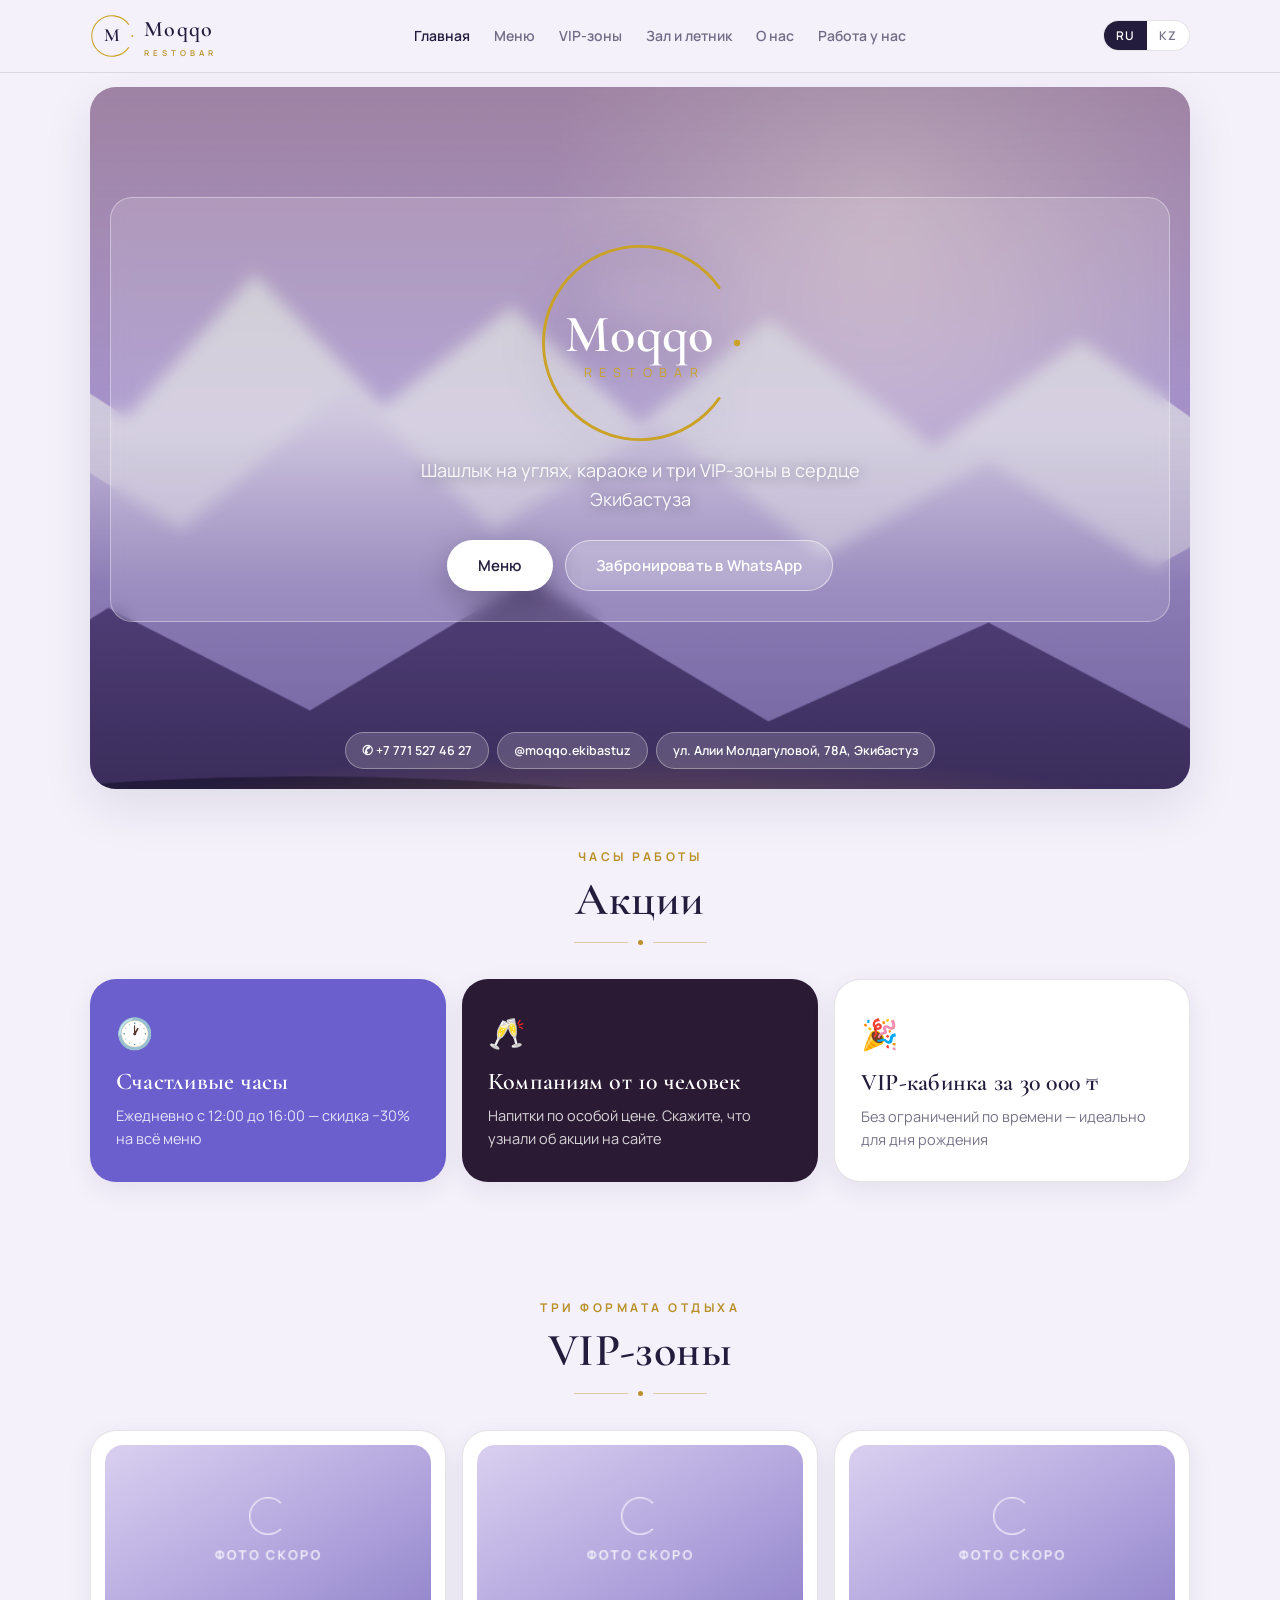
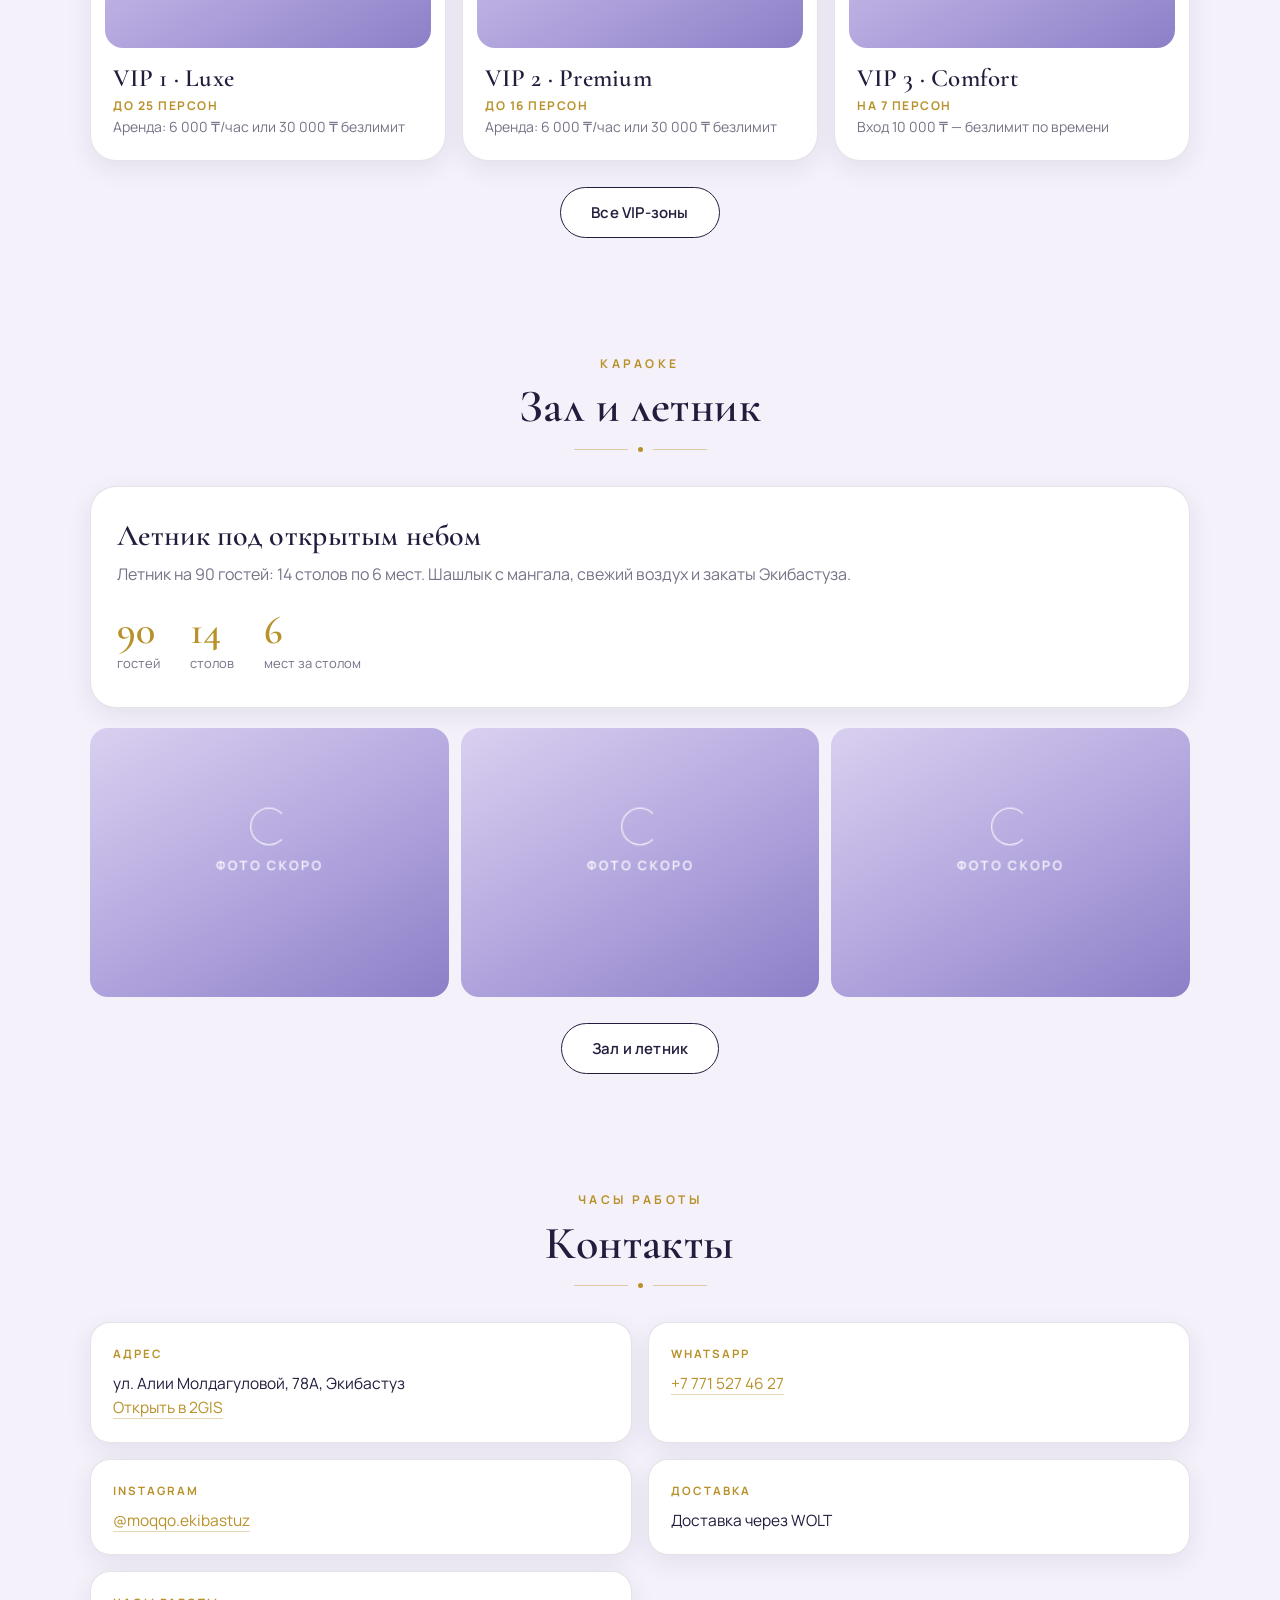
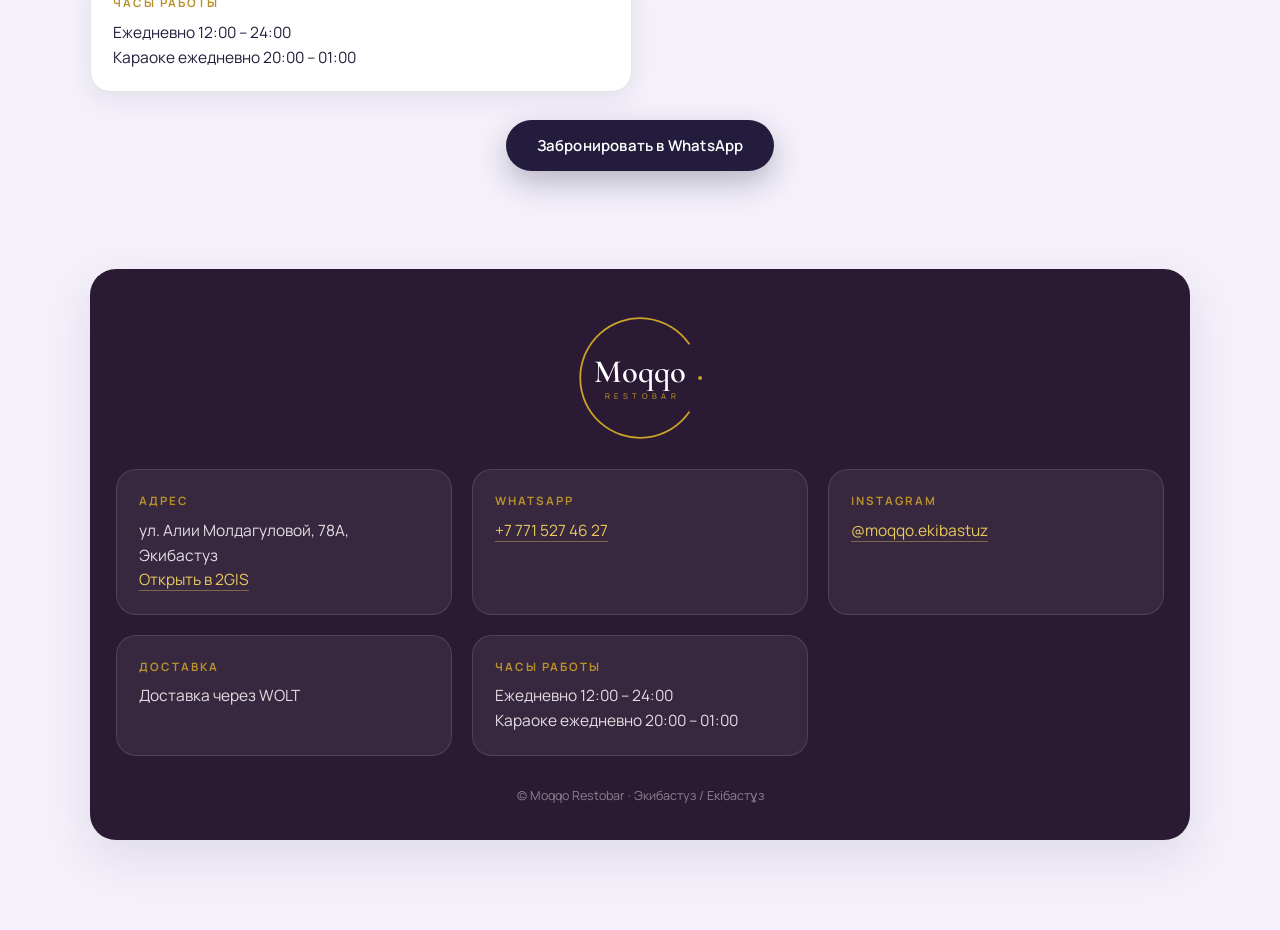
==== index.html @ 4735183a "Редизайн: светлая альпийская тема, Cormorant Garamond, фото у блюд и VIP Co-Authored-By: Claude Fabl" ====
<!DOCTYPE html>
<html lang="ru">
<head>
<meta charset="utf-8">
<meta name="viewport" content="width=device-width, initial-scale=1, viewport-fit=cover">
<title>Moqqo Restobar — Экибастуз | Шашлык на углях, караоке, VIP-зоны</title>
<meta name="description" content="Moqqo Restobar в Экибастузе: шашлык на углях, караоке, три VIP-зоны и летник на 90 гостей. Ул. Алии Молдагуловой, 78А.">
<meta name="theme-color" content="#0d1033">
<link rel="manifest" href="manifest.webmanifest">
<link rel="icon" type="image/png" href="img/icon-192.png">
<link rel="apple-touch-icon" href="img/icon-192.png">
<link rel="preconnect" href="https://fonts.googleapis.com">
<link rel="preconnect" href="https://fonts.gstatic.com" crossorigin>
<link href="https://fonts.googleapis.com/css2?family=Cormorant+Garamond:wght@500;600;700&family=Manrope:wght@400;600;700&display=swap" rel="stylesheet">
<link rel="stylesheet" href="css/style.css">
</head><body data-page="home">
<header class="site-header">
  <div class="wrap header-in">
    <a class="brand" href="index.html" aria-label="Moqqo Restobar — на главную">
      <svg viewBox="0 0 100 100" xmlns="http://www.w3.org/2000/svg" aria-hidden="true">
  <path d="M87.7 23.6 A46 46 0 1 0 87.7 76.4" fill="none" stroke="#c9a227" stroke-width="2.4" stroke-linecap="round"/>
  <circle cx="96.2" cy="50" r="2.2" fill="#c9a227"/>
  <text x="50" y="62" text-anchor="middle" font-family="Cormorant Garamond, Georgia, serif" font-size="42" font-weight="600" fill="currentColor">M</text>
</svg>
      <span class="brand-name">Moqqo<span class="brand-sub">Restobar</span></span>
    </a>
    <nav class="main-nav" id="mainNav">
      <a href="index.html" class="active" data-i18n="nav.home"></a>
      <a href="menu.html" data-i18n="nav.menu"></a>
      <a href="vip.html" data-i18n="nav.vip"></a>
      <a href="hall.html" data-i18n="nav.hall"></a>
      <a href="about.html" data-i18n="nav.about"></a>
      <a href="jobs.html" data-i18n="nav.jobs"></a>
    </nav>
    <div class="header-right">
      <div class="lang-switch" role="group" aria-label="Язык">
        <button class="lang-btn" data-lang="ru">RU</button>
        <button class="lang-btn" data-lang="kz">KZ</button>
      </div>
      <button class="burger" id="burger" aria-label="Меню навигации"><span></span><span></span><span></span></button>
    </div>
  </div>
</header>

<section class="hero">
  <div class="wrap">
    <div class="hero-photo">
      <div class="hero-bg" id="heroBg" data-plx-img="0.07"><svg viewBox="0 0 800 560" preserveAspectRatio="xMidYMid slice" xmlns="http://www.w3.org/2000/svg" aria-hidden="true">
<defs>
<linearGradient id="sky" x1="0" y1="0" x2="0" y2="1"><stop offset="0" stop-color="#f6c9d4"/><stop offset="0.45" stop-color="#c0abe4"/><stop offset="1" stop-color="#7a6bb5"/></linearGradient>
<linearGradient id="mFar" x1="0" y1="0" x2="0" y2="1"><stop offset="0" stop-color="#ffffff"/><stop offset="0.5" stop-color="#d8cdf0"/><stop offset="1" stop-color="#b3a4dd"/></linearGradient>
<linearGradient id="mMid" x1="0" y1="0" x2="0" y2="1"><stop offset="0" stop-color="#efe8fb"/><stop offset="0.35" stop-color="#a795d6"/><stop offset="1" stop-color="#7f6dbb"/></linearGradient>
<linearGradient id="mNear" x1="0" y1="0" x2="0" y2="1"><stop offset="0" stop-color="#5d4a8a"/><stop offset="1" stop-color="#33254f"/></linearGradient>
<radialGradient id="sun" cx="0.5" cy="0.5" r="0.5"><stop offset="0" stop-color="#ffe9ef" stop-opacity="0.9"/><stop offset="1" stop-color="#ffe9ef" stop-opacity="0"/></radialGradient>
<radialGradient id="cityGlow" cx="0.5" cy="0.5" r="0.5"><stop offset="0" stop-color="#ffb85c" stop-opacity="0.5"/><stop offset="1" stop-color="#ffb85c" stop-opacity="0"/></radialGradient>
</defs>
<rect width="800" height="560" fill="url(#sky)"/>
<circle cx="530" cy="150" r="180" fill="url(#sun)"/>
<path d="M0 316 L70 236 L120 268 L190 190 L260 262 L330 208 L400 272 L470 214 L560 284 L640 226 L720 282 L800 240 V560 H0 Z" fill="url(#mFar)"/>
<path d="M0 372 L90 292 L150 330 L240 252 L320 330 L410 272 L500 344 L590 292 L680 350 L760 306 L800 330 V560 H0 Z" fill="url(#mMid)" opacity="0.96"/>
<path d="M0 442 L110 372 L220 428 L340 356 L470 434 L590 380 L700 438 L800 396 V560 H0 Z" fill="url(#mNear)"/>
<path d="M0 478 Q200 452 400 474 T800 468 V560 H0 Z" fill="#241c3d"/>
<ellipse cx="400" cy="508" rx="330" ry="58" fill="url(#cityGlow)"/>
<circle cx="371" cy="546" r="1.2" fill="#ffd27a" opacity="0.76"/><circle cx="114" cy="538" r="1.6" fill="#ffd27a" opacity="0.6"/><circle cx="99" cy="544" r="1.6" fill="#ffd27a" opacity="0.42"/><circle cx="484" cy="512" r="1.1" fill="#ffd27a" opacity="0.45"/><circle cx="474" cy="489" r="1.9" fill="#ffd27a" opacity="0.47"/><circle cx="268" cy="526" r="1.7" fill="#ffd27a" opacity="0.92"/><circle cx="630" cy="523" r="1.4" fill="#ffd27a" opacity="0.94"/><circle cx="87" cy="521" r="1.9" fill="#ffd27a" opacity="0.56"/><circle cx="187" cy="520" r="1.1" fill="#ffd27a" opacity="0.57"/><circle cx="738" cy="497" r="1.1" fill="#ffd27a" opacity="0.71"/><circle cx="232" cy="509" r="1.1" fill="#ffd27a" opacity="0.79"/><circle cx="617" cy="489" r="1.7" fill="#ffd27a" opacity="0.67"/><circle cx="584" cy="513" r="1.9" fill="#ffd27a" opacity="0.66"/><circle cx="504" cy="509" r="1.3" fill="#ffd27a" opacity="0.84"/><circle cx="755" cy="535" r="1.3" fill="#ffd27a" opacity="0.72"/><circle cx="577" cy="517" r="2.0" fill="#ffd27a" opacity="0.8"/><circle cx="334" cy="524" r="2.1" fill="#ffd27a" opacity="0.46"/><circle cx="468" cy="496" r="1.8" fill="#ffd27a" opacity="0.48"/><circle cx="540" cy="512" r="1.0" fill="#ffd27a" opacity="0.77"/><circle cx="611" cy="522" r="1.9" fill="#ffd27a" opacity="0.85"/><circle cx="388" cy="530" r="1.4" fill="#ffd27a" opacity="0.67"/><circle cx="507" cy="490" r="1.9" fill="#ffd27a" opacity="0.92"/><circle cx="525" cy="530" r="1.7" fill="#ffd27a" opacity="0.43"/><circle cx="758" cy="505" r="1.7" fill="#ffd27a" opacity="0.95"/><circle cx="496" cy="504" r="1.8" fill="#ffd27a" opacity="0.89"/><circle cx="395" cy="487" r="2.0" fill="#ffd27a" opacity="0.6"/><circle cx="665" cy="493" r="1.5" fill="#ffd27a" opacity="0.52"/><circle cx="334" cy="494" r="1.8" fill="#ffd27a" opacity="0.62"/><circle cx="548" cy="491" r="1.2" fill="#ffd27a" opacity="0.62"/><circle cx="324" cy="542" r="1.2" fill="#ffd27a" opacity="0.64"/>
</svg></div>
      <div class="hero-glass">
        <h1 class="sr-only">Moqqo Restobar — Экибастуз</h1>
        <div class="logo-hero"><svg viewBox="0 0 100 100" xmlns="http://www.w3.org/2000/svg" role="img" aria-label="Moqqo Restobar">
  <path d="M87.7 23.6 A46 46 0 1 0 87.7 76.4" fill="none" stroke="#c9a227" stroke-width="1.4" stroke-linecap="round"/>
  <circle cx="96.2" cy="50" r="1.5" fill="#c9a227"/>
  <text x="50" y="54" text-anchor="middle" font-family="Cormorant Garamond, Georgia, serif" font-size="25" font-weight="600" fill="currentColor">Moqqo</text>
  <text x="52" y="66" text-anchor="middle" font-family="Manrope, sans-serif" font-size="6" letter-spacing="3.4" fill="#c9a227">RESTOBAR</text>
</svg></div>
        <p class="slogan" data-site="slogan"></p>
        <div class="hero-btns">
          <a class="btn btn-gold" href="menu.html" data-i18n="btn.menu"></a>
          <a class="btn btn-line" data-book-wa href="#" target="_blank" rel="noopener" data-i18n="btn.book"></a>
        </div>
      </div>
      <div class="hero-chips">
        <a data-book-wa href="#" target="_blank" rel="noopener">✆ +7 771 527 46 27</a>
        <a href="https://instagram.com/moqqo.ekibastuz" target="_blank" rel="noopener">@moqqo.ekibastuz</a>
        <a href="https://2gis.kz/ekibastuz/search/Moqqo%20Restobar" target="_blank" rel="noopener"><span data-site="address"></span></a>
      </div>
    </div>
  </div>
</section>

<section class="section">
  <div class="wrap">
    <div class="sec-head">
        <p class="eyebrow" data-i18n="c.hours"></p>
        <h2 data-i18n="sec.promos"></h2>
        <div class="divider"><span></span><i></i><span></span></div>
      </div>
    <div class="promo-grid" id="promoGrid"></div>
  </div>
</section>

<section class="section">
  <div class="wrap">
    <div class="sec-head">
        <p class="eyebrow" data-i18n="sec.vipSub"></p>
        <h2 data-i18n="sec.vip"></h2>
        <div class="divider"><span></span><i></i><span></span></div>
      </div>
    <div class="vip-preview" id="vipPreview"></div>
    <p style="text-align:center; margin-top:26px">
      <a class="btn btn-line" href="vip.html" data-i18n="btn.allVip"></a>
    </p>
  </div>
</section>

<section class="section">
  <div class="wrap">
    <div class="sec-head">
        <p class="eyebrow" data-i18n="misc.karaoke"></p>
        <h2 data-i18n="sec.hall"></h2>
        <div class="divider"><span></span><i></i><span></span></div>
      </div>
    <div class="feature-card">
      <h3 data-site="letnik.title"></h3>
      <p data-site="letnik.text"></p>
      <div class="stats" data-letnik-stats></div>
    </div>
    <div data-gallery="letnik" data-count="3"></div>
    <p style="text-align:center; margin-top:26px">
      <a class="btn btn-line" href="hall.html" data-i18n="nav.hall"></a>
    </p>
  </div>
</section>

<section class="section">
  <div class="wrap">
    <div class="sec-head">
        <p class="eyebrow" data-i18n="c.hours"></p>
        <h2 data-i18n="sec.contacts"></h2>
        <div class="divider"><span></span><i></i><span></span></div>
      </div>
    <div class="contacts-grid" data-contacts></div>
    <p style="text-align:center; margin-top:28px">
      <a class="btn btn-gold" data-book-wa href="#" target="_blank" rel="noopener" data-i18n="btn.book"></a>
    </p>
  </div>
</section>

<footer class="site-footer">
  <div class="wrap"><div class="foot-card">
    <div class="foot-logo"><svg viewBox="0 0 100 100" xmlns="http://www.w3.org/2000/svg" role="img" aria-label="Moqqo Restobar">
  <path d="M87.7 23.6 A46 46 0 1 0 87.7 76.4" fill="none" stroke="#c9a227" stroke-width="1.4" stroke-linecap="round"/>
  <circle cx="96.2" cy="50" r="1.5" fill="#c9a227"/>
  <text x="50" y="53" text-anchor="middle" font-family="Cormorant Garamond, Georgia, serif" font-size="25" font-weight="600" fill="currentColor">Moqqo</text>
  <text x="52" y="66" text-anchor="middle" font-family="Manrope, sans-serif" font-size="6" letter-spacing="3.4" fill="#c9a227">RESTOBAR</text>
</svg></div>
    <div class="foot-grid" data-contacts></div>
    <p class="copyright">© Moqqo Restobar · Экибастуз / Екібастұз</p>
  </div></div>
</footer>

<a class="cart-fab" id="cartFab" href="cart.html" aria-label="Корзина">
  <svg viewBox="0 0 24 24" fill="none" stroke="currentColor" stroke-width="1.8" stroke-linecap="round" stroke-linejoin="round" aria-hidden="true"><circle cx="9" cy="21" r="1.4"/><circle cx="19" cy="21" r="1.4"/><path d="M2.5 3h2l2.6 12.5a1.6 1.6 0 0 0 1.6 1.3h9.7a1.6 1.6 0 0 0 1.6-1.3L22 7H6"/></svg>
  <span class="fab-count">0</span>
</a>

<script src="js/data/menu-data.js"></script>
<script src="js/data/hits-data.js"></script>
<script src="js/data/promos-data.js"></script>
<script src="js/data/vip-data.js"></script>
<script src="js/data/site-data.js"></script>
<script src="js/i18n.js"></script>
<script src="js/app.js"></script>

</body>
</html>
---- css/style.css ----
/* ============================================================
   MOQQO RESTOBAR — стили (светлая «альпийская» тема).
   Палитра: светло-лавандовый фон, глубокий сливовый текст,
   золото для цен и логотипа, фиолетовая и тёмная карточки-акценты.
   Заголовки — Cormorant Garamond (элегантный serif с кириллицей).
   Вёрстка mobile-first.
   ============================================================ */

:root {
  --bg: #f4f1fb;                 /* фон страницы */
  --ink: #241c3d;                /* основной тёмный текст */
  --ink-soft: rgba(36, 28, 61, 0.62);
  --card: #ffffff;               /* белые карточки */
  --card-purple: #6b5fce;        /* фиолетовая карточка-акцент */
  --card-dark: #2b1a33;          /* тёмная карточка-акцент */
  --gold: #b8912a;               /* золото — цены, логотип */
  --gold-bright: #c9a227;
  --line: rgba(36, 28, 61, 0.12);
  --serif: "Cormorant Garamond", Georgia, serif;
  --sans: "Manrope", -apple-system, "Segoe UI", sans-serif;
  --radius: 26px;
  --shadow: 0 18px 50px rgba(36, 28, 61, 0.1);
  --shadow-soft: 0 8px 26px rgba(36, 28, 61, 0.08);
}

* { margin: 0; padding: 0; box-sizing: border-box; }

html { scroll-behavior: smooth; }
@media (prefers-reduced-motion: reduce) {
  html { scroll-behavior: auto; }
  *, *::before, *::after { transition: none !important; animation: none !important; }
}

body {
  background: var(--bg);
  color: var(--ink);
  font-family: var(--sans);
  font-size: 16px;
  line-height: 1.6;
  -webkit-font-smoothing: antialiased;
  overflow-x: hidden;
}

img { max-width: 100%; display: block; }
a { color: inherit; text-decoration: none; }

h1, h2, h3 { font-family: var(--serif); font-weight: 600; line-height: 1.12; letter-spacing: 0.01em; }

.wrap { width: min(1100px, 100% - 40px); margin-inline: auto; }

.sr-only {
  position: absolute; width: 1px; height: 1px; overflow: hidden;
  clip: rect(0 0 0 0); white-space: nowrap;
}

.gold { color: var(--gold); }
.dim { color: var(--ink-soft); }
.gold-link { color: var(--gold); border-bottom: 1px solid rgba(184, 145, 42, 0.35); }

/* ---------- Шапка ---------- */
.site-header {
  position: sticky; top: 0; z-index: 50;
  background: rgba(244, 241, 251, 0.82);
  backdrop-filter: blur(16px);
  -webkit-backdrop-filter: blur(16px);
  border-bottom: 1px solid var(--line);
}
.header-in {
  display: flex; align-items: center; justify-content: space-between;
  gap: 12px; padding: 12px 0;
}
.brand { display: flex; align-items: center; gap: 10px; color: var(--ink); }
.brand svg { width: 44px; height: 44px; flex: none; }
.brand-name { font-family: var(--serif); font-size: 22px; font-weight: 600; letter-spacing: 0.06em; }
.brand-sub { display: block; font-family: var(--sans); font-size: 8px; font-weight: 600; letter-spacing: 4px; color: var(--gold); text-transform: uppercase; }

.main-nav { display: flex; gap: 24px; font-size: 14px; font-weight: 600; }
.main-nav a { color: var(--ink-soft); transition: color 0.2s; padding: 4px 0; }
.main-nav a:hover, .main-nav a.active { color: var(--ink); }

.header-right { display: flex; align-items: center; gap: 10px; }

.lang-switch {
  display: flex; border: 1px solid var(--line); border-radius: 99px; overflow: hidden;
  background: #fff;
}
.lang-btn {
  background: none; border: 0; color: var(--ink-soft); font: 600 12px var(--sans);
  padding: 6px 12px; cursor: pointer; letter-spacing: 1px;
}
.lang-btn.on { background: var(--ink); color: #fff; }

/* Бургер (только мобильный) */
.burger {
  display: flex; flex-direction: column; gap: 5px; justify-content: center;
  width: 42px; height: 42px; padding: 10px;
  background: #fff; border: 1px solid var(--line); border-radius: 12px; cursor: pointer;
}
.burger span { height: 1.5px; background: var(--ink); transition: transform 0.25s, opacity 0.25s; }
.burger.open span:nth-child(1) { transform: translateY(6.5px) rotate(45deg); }
.burger.open span:nth-child(2) { opacity: 0; }
.burger.open span:nth-child(3) { transform: translateY(-6.5px) rotate(-45deg); }

@media (max-width: 899px) {
  .main-nav {
    position: fixed; inset: 67px 0 auto 0; z-index: 49;
    flex-direction: column; gap: 0;
    background: #fff;
    border-bottom: 1px solid var(--line);
    box-shadow: 0 24px 50px rgba(36, 28, 61, 0.16);
    max-height: 0; overflow: hidden; transition: max-height 0.3s ease;
  }
  .main-nav.open { max-height: 420px; }
  .main-nav a { padding: 15px 22px; font-size: 16px; border-top: 1px solid var(--line); }
}
@media (min-width: 900px) {
  .burger { display: none; }
}

/* ---------- Hero (стеклянная панель поверх фото) ---------- */
.hero { padding: 14px 0 0; }
.hero-photo {
  position: relative; overflow: hidden;
  border-radius: var(--radius);
  min-height: 78svh;
  display: flex; flex-direction: column; justify-content: center;
  box-shadow: var(--shadow);
  isolation: isolate;
}
.hero-photo > .hero-bg {
  position: absolute; inset: -12% 0; z-index: -1;
  will-change: transform;
}
/* лёгкая вуаль поверх фото — чтобы белый текст читался */
.hero-photo::before {
  content: ""; position: absolute; inset: 0; z-index: 0; pointer-events: none;
  background: linear-gradient(180deg, rgba(48, 34, 76, 0.38), rgba(48, 34, 76, 0.16) 48%, rgba(36, 28, 61, 0.3));
}
.hero-glass, .hero-chips { position: relative; z-index: 1; }
.hero-bg svg, .hero-bg img { width: 100%; height: 100%; object-fit: cover; display: block; }

.hero-glass {
  margin: auto 20px;
  padding: 40px 22px 30px;
  border-radius: 22px;
  background: rgba(255, 255, 255, 0.14);
  border: 1px solid rgba(255, 255, 255, 0.38);
  backdrop-filter: blur(8px);
  -webkit-backdrop-filter: blur(8px);
  text-align: center;
  color: #fff;
}
.hero-glass .logo-hero { width: min(210px, 56vw); height: auto; margin-inline: auto; color: #fff; filter: drop-shadow(0 4px 20px rgba(20, 10, 40, 0.35)); }
.hero h1 { font-size: clamp(34px, 7vw, 58px); margin: 14px 0 8px; font-weight: 600; letter-spacing: 0.04em; text-shadow: 0 2px 24px rgba(20, 10, 40, 0.4); }
.hero .slogan {
  color: rgba(255, 255, 255, 0.92); font-size: clamp(15px, 2.4vw, 18px);
  max-width: 520px; margin: 0 auto 26px; text-shadow: 0 1px 14px rgba(20, 10, 40, 0.45);
}
.hero-btns { display: flex; gap: 12px; justify-content: center; flex-wrap: wrap; }

/* стеклянные чипы-контакты внизу hero */
.hero-chips {
  display: flex; gap: 8px; flex-wrap: wrap; justify-content: center;
  margin: 0 20px 20px;
}
.hero-chips a {
  font: 600 12.5px var(--sans); color: #fff;
  background: rgba(255, 255, 255, 0.16);
  border: 1px solid rgba(255, 255, 255, 0.34);
  backdrop-filter: blur(8px);
  -webkit-backdrop-filter: blur(8px);
  border-radius: 99px; padding: 9px 16px;
  display: inline-flex; align-items: center; gap: 7px;
}

/* ---------- Кнопки ---------- */
.btn {
  display: inline-flex; align-items: center; justify-content: center; gap: 9px;
  font: 600 15px var(--sans); letter-spacing: 0.2px;
  padding: 14px 30px; border-radius: 99px; border: 1px solid transparent;
  cursor: pointer; transition: transform 0.15s, box-shadow 0.2s, background 0.2s;
}
.btn:active { transform: scale(0.97); }
.btn-gold { background: #fff; color: var(--ink); box-shadow: 0 10px 30px rgba(20, 10, 40, 0.25); }
.btn-gold:hover { background: #f3effe; }
.btn-line { border-color: rgba(255, 255, 255, 0.55); color: #fff; background: rgba(255, 255, 255, 0.12); backdrop-filter: blur(6px); }
.btn-line:hover { background: rgba(255, 255, 255, 0.22); }
/* на светлом фоне — тёмные варианты */
.on-light .btn-gold, .section .btn-gold { background: var(--ink); color: #fff; box-shadow: 0 12px 30px rgba(36, 28, 61, 0.28); }
.on-light .btn-gold:hover, .section .btn-gold:hover { background: #372c58; }
.on-light .btn-line, .section .btn-line { border-color: var(--ink); color: var(--ink); background: #fff; }
.on-light .btn-line:hover, .section .btn-line:hover { background: #ece7fa; }
.btn-block { width: 100%; }

/* ---------- Секции ---------- */
.section { padding: 58px 0; }
.sec-head { text-align: center; margin-bottom: 34px; }
.eyebrow { color: var(--gold); font-size: 12px; font-weight: 700; letter-spacing: 3.5px; text-transform: uppercase; margin-bottom: 8px; }
.sec-head h2 { font-size: clamp(30px, 5.6vw, 46px); }
.divider { display: flex; align-items: center; justify-content: center; gap: 10px; margin-top: 14px; }
.divider span { width: 54px; height: 1px; background: rgba(184, 145, 42, 0.4); }
.divider i { width: 5px; height: 5px; border-radius: 50%; background: var(--gold); }

/* ---------- Акции (стиль референса: фиолетовая, тёмная, белая) ---------- */
.promo-grid { display: grid; gap: 16px; }
.promo-card {
  border-radius: var(--radius); padding: 30px 26px;
  background: var(--card); color: var(--ink);
  border: 1px solid var(--line);
  box-shadow: var(--shadow-soft);
}
.promo-card:nth-child(3n+1) { background: var(--card-purple); color: #fff; border: 0; }
.promo-card:nth-child(3n+2) { background: var(--card-dark); color: #fff; border: 0; }
.promo-card:nth-child(3n+1) p, .promo-card:nth-child(3n+2) p { color: rgba(255, 255, 255, 0.82); }
.promo-icon { font-size: 30px; margin-bottom: 12px; }
.promo-card h3 { font-size: 24px; margin-bottom: 8px; }
.promo-card p { color: var(--ink-soft); font-size: 14.5px; }
@media (min-width: 700px) { .promo-grid { grid-template-columns: repeat(3, 1fr); } }

/* ---------- Фото-блок (общий): фото или заглушка ---------- */
.photo-box {
  position: relative; overflow: hidden; border-radius: 18px;
  background: linear-gradient(150deg, #d9d0f0, #b1a4dd 55%, #8d7fc7);
}
.photo-box .ph-in {
  position: absolute; inset: 0;
  display: flex; flex-direction: column; align-items: center; justify-content: center; gap: 8px;
  color: rgba(255, 255, 255, 0.85); font-size: 11px; font-weight: 700;
  letter-spacing: 2px; text-transform: uppercase;
  will-change: transform;
}
.photo-box .ph-in img { position: absolute; inset: 0; width: 100%; height: 100%; object-fit: cover; }
.ph-ring { width: 32px; height: 32px; border: 1.5px solid rgba(255, 255, 255, 0.9); border-radius: 50%; border-right-color: transparent; }

/* ---------- Превью VIP на главной ---------- */
.vip-preview { display: grid; gap: 16px; }
.vip-mini {
  background: var(--card); border: 1px solid var(--line); border-radius: var(--radius);
  padding: 14px 14px 22px; transition: transform 0.2s, box-shadow 0.2s;
  box-shadow: var(--shadow-soft); display: block;
}
.vip-mini:hover { transform: translateY(-4px); box-shadow: var(--shadow); }
.vip-mini .photo-box { aspect-ratio: 16 / 10; margin-bottom: 16px; }
.vip-mini h3 { font-size: 25px; margin: 0 8px 4px; }
.vip-mini p { font-size: 14px; margin: 0 8px; }
.vip-mini .gold { font-weight: 700; font-size: 12px; letter-spacing: 1.5px; text-transform: uppercase; }
@media (min-width: 700px) { .vip-preview { grid-template-columns: repeat(3, 1fr); } }

/* ---------- Карточка-фича (зал / летник) ---------- */
.feature-card {
  background: var(--card); border: 1px solid var(--line); border-radius: var(--radius);
  padding: 32px 26px; margin-bottom: 20px; box-shadow: var(--shadow-soft);
}
.feature-card h3 { font-size: 30px; margin-bottom: 10px; }
.feature-card p { color: var(--ink-soft); }
.stats { display: flex; gap: 30px; margin-top: 22px; flex-wrap: wrap; }
.stat b { display: block; font-family: var(--serif); font-size: 40px; font-weight: 600; color: var(--gold); line-height: 1; }
.stat span { font-size: 13px; color: var(--ink-soft); }

/* ---------- Галерея (фото или заглушки, с параллаксом) ---------- */
.gallery { display: grid; grid-template-columns: repeat(2, 1fr); gap: 12px; margin-top: 20px; }
.gallery .photo-box { aspect-ratio: 4 / 3; }
@media (min-width: 700px) { .gallery { grid-template-columns: repeat(3, 1fr); } }

/* ---------- Контакты ---------- */
.contacts-grid { display: grid; gap: 16px; }
.contact-card {
  background: var(--card); border: 1px solid var(--line); border-radius: 20px;
  padding: 22px; box-shadow: var(--shadow-soft);
}
.contact-card strong { display: block; color: var(--gold); font-size: 11.5px; letter-spacing: 2px; text-transform: uppercase; margin-bottom: 7px; }
.contact-card p { font-size: 15.5px; }
@media (min-width: 700px) { .contacts-grid { grid-template-columns: repeat(2, 1fr); } }

/* ---------- Меню: чипсы категорий ---------- */
.cat-nav {
  position: sticky; top: 67px; z-index: 40;
  display: flex; gap: 8px; overflow-x: auto; padding: 12px 0;
  background: rgba(244, 241, 251, 0.92); backdrop-filter: blur(10px);
  -webkit-backdrop-filter: blur(10px);
  scrollbar-width: none; -webkit-overflow-scrolling: touch;
}
.cat-nav::-webkit-scrollbar { display: none; }
.chip {
  flex: none; font-size: 13px; font-weight: 600; padding: 9px 18px; border-radius: 99px;
  border: 1px solid var(--line); color: var(--ink-soft); white-space: nowrap;
  background: #fff; transition: color 0.2s, background 0.2s;
}
.chip:hover { color: #fff; background: var(--ink); border-color: var(--ink); }

/* ---------- Меню: карточки блюд (фото у каждого) ---------- */
.menu-cat { padding: 42px 0 10px; scroll-margin-top: 130px; }
.dish-grid { display: grid; gap: 16px; }
@media (min-width: 640px) { .dish-grid { grid-template-columns: repeat(2, 1fr); } }
@media (min-width: 980px) { .dish-grid { grid-template-columns: repeat(3, 1fr); } }

.subhead {
  grid-column: 1 / -1; font-family: var(--serif); font-size: 26px; font-weight: 600; color: var(--ink);
  margin: 18px 0 2px; display: flex; align-items: center; gap: 14px;
}
.subhead::after { content: ""; flex: 1; height: 1px; background: var(--line); }

.dish {
  background: var(--card); border: 1px solid var(--line);
  border-radius: 22px; padding: 12px 12px 16px;
  display: flex; flex-direction: column; gap: 4px;
  box-shadow: var(--shadow-soft);
  transition: transform 0.2s, box-shadow 0.2s;
}
.dish:hover { transform: translateY(-3px); box-shadow: var(--shadow); }
.dish .photo-box { aspect-ratio: 16 / 10; margin-bottom: 12px; }
.dish-body { display: flex; flex-direction: column; gap: 4px; flex: 1; padding: 0 6px; }

.dish-head { display: flex; align-items: baseline; gap: 8px; }
.dish-name { font-family: var(--sans); font-weight: 700; font-size: 15.5px; line-height: 1.35; }
.dish-dots { flex: 1; border-bottom: 1px dotted rgba(184, 145, 42, 0.5); transform: translateY(-4px); min-width: 14px; }
.dish-price { font-family: var(--serif); font-weight: 700; color: var(--gold); font-size: 19px; white-space: nowrap; }
.dish-desc { color: var(--ink-soft); font-size: 13.5px; }
.dish-note { display: inline-block; margin-left: 7px; font-size: 11.5px; color: var(--ink-soft); font-weight: 400; }
.chef-tag {
  display: inline-block; margin-left: 7px; vertical-align: 2px;
  font-size: 10px; letter-spacing: 1px; text-transform: uppercase;
  color: #fff; background: var(--card-purple); border-radius: 99px; padding: 2px 9px;
}

.add-btn {
  align-self: flex-start; margin-top: auto; padding-top: 0;
  font: 700 13px var(--sans); color: var(--ink);
  background: var(--bg); border: 1px solid var(--line);
  border-radius: 99px; padding: 8px 18px; cursor: pointer; margin-top: 10px;
  transition: background 0.2s, color 0.2s, border-color 0.2s;
}
.add-btn:hover { background: var(--ink); color: #fff; border-color: var(--ink); }
.add-btn.added { background: var(--card-purple); color: #fff; border-color: var(--card-purple); }

/* ---------- Плавающая кнопка корзины ---------- */
.cart-fab {
  position: fixed; right: 18px; bottom: 18px; z-index: 60;
  display: none; align-items: center; justify-content: center;
  width: 60px; height: 60px; border-radius: 50%;
  background: var(--ink); color: #fff; box-shadow: 0 14px 34px rgba(36, 28, 61, 0.42);
  transition: transform 0.15s;
}
.cart-fab.show { display: flex; }
.cart-fab:active { transform: scale(0.94); }
.cart-fab svg { width: 26px; height: 26px; }
.fab-count {
  position: absolute; top: -4px; right: -4px;
  min-width: 22px; height: 22px; padding: 0 5px;
  background: var(--gold-bright); color: #fff; border: 2px solid var(--bg);
  border-radius: 99px; font: 700 11.5px var(--sans);
  display: flex; align-items: center; justify-content: center;
}

/* ---------- Корзина ---------- */
.cart-list { display: flex; flex-direction: column; gap: 10px; }
.cart-row {
  display: flex; align-items: center; gap: 12px;
  background: var(--card); border: 1px solid var(--line);
  border-radius: 18px; padding: 14px 16px; box-shadow: var(--shadow-soft);
}
.cart-info { flex: 1; min-width: 0; }
.cart-name { display: block; font-weight: 700; font-size: 14.5px; }
.cart-price-one { font-size: 12.5px; color: var(--ink-soft); }
.qty { display: flex; align-items: center; gap: 2px; }
.qty-btn {
  width: 32px; height: 32px; border-radius: 50%;
  border: 1px solid var(--line); background: var(--bg); color: var(--ink);
  font-size: 17px; cursor: pointer;
}
.qty-num { min-width: 26px; text-align: center; font-weight: 700; }
.cart-sum { font-family: var(--serif); font-weight: 700; font-size: 18px; color: var(--gold); white-space: nowrap; min-width: 74px; text-align: right; }

.cart-total {
  display: flex; justify-content: space-between; align-items: baseline;
  border-top: 1px solid var(--line); margin-top: 20px; padding-top: 16px;
  font-size: 17px;
}
.cart-total strong { font-family: var(--serif); font-size: 32px; color: var(--gold); }

.cart-actions { display: flex; flex-direction: column; gap: 11px; margin-top: 22px; }
.cart-clear { text-align: center; margin-top: 18px; }
.cart-clear button { background: none; border: 0; color: var(--ink-soft); font-size: 13px; cursor: pointer; text-decoration: underline; }

.cart-empty { text-align: center; padding: 60px 0; }
.cart-empty p { color: var(--ink-soft); margin: 10px 0 26px; }
.cart-empty h2 { font-size: 32px; }

/* ---------- «Показать официанту» ---------- */
.waiter-overlay {
  position: fixed; inset: 0; z-index: 100; display: none;
  background: #fff; padding: 24px 20px calc(24px + env(safe-area-inset-bottom));
  overflow-y: auto;
}
.waiter-overlay.show { display: block; }
.waiter-head { display: flex; justify-content: space-between; align-items: center; margin-bottom: 22px; }
.waiter-head h2 { font-size: 32px; color: var(--ink); }
.waiter-close {
  background: var(--bg); border: 1px solid var(--line); color: var(--ink);
  border-radius: 99px; padding: 10px 20px; font: 700 14px var(--sans); cursor: pointer;
}
.waiter-row {
  display: flex; justify-content: space-between; gap: 16px;
  font-size: 21px; line-height: 1.4; padding: 15px 0;
  border-bottom: 1px solid var(--line);
}
.waiter-row b { color: var(--gold); }
.waiter-total { font-family: var(--serif); font-weight: 700; font-size: 30px; color: var(--ink); border-bottom: 0; margin-top: 8px; }
.waiter-total span:last-child { color: var(--gold); }

/* ---------- VIP-зоны (фото — главный акцент) ---------- */
.vip-card {
  background: var(--card); border: 1px solid var(--line); border-radius: var(--radius);
  padding: 14px 14px 28px; margin-bottom: 28px; scroll-margin-top: 90px;
  box-shadow: var(--shadow-soft);
}
.vip-card .vip-cover { aspect-ratio: 16 / 8; margin-bottom: 20px; border-radius: 20px; }
.vip-card-in { padding: 0 12px; }
.vip-title { display: flex; align-items: center; gap: 12px; flex-wrap: wrap; margin-bottom: 14px; }
.vip-title h2 { font-size: 34px; }
.vip-badge {
  font-size: 11px; font-weight: 700; letter-spacing: 1px; text-transform: uppercase;
  color: #fff; background: var(--card-purple); border-radius: 99px; padding: 5px 14px;
}
.vip-prices { margin-bottom: 14px; }
.vip-prices p { color: var(--ink); font-weight: 600; font-size: 15.5px; padding: 3px 0; }
.vip-prices p::before { content: "◆ "; color: var(--gold); font-size: 11px; }
.vip-feats { list-style: none; margin-bottom: 8px; }
.vip-feats li { color: var(--ink-soft); font-size: 14.5px; padding: 5px 0 5px 24px; position: relative; }
.vip-feats li::before { content: "✦"; position: absolute; left: 0; color: var(--gold); font-size: 11px; top: 8px; }
.vip-card .gallery { margin-top: 16px; }

/* ---------- Страницы текстов ---------- */
.prose { max-width: 640px; margin-inline: auto; font-size: clamp(16.5px, 2.4vw, 19px); line-height: 1.8; color: var(--ink); }
.page-hero { position: relative; overflow: hidden; text-align: center; padding: 52px 0 26px; }
.page-hero h1 { font-size: clamp(36px, 7vw, 54px); }
.page-hero .eyebrow { margin-bottom: 10px; }

/* декоративные кольца (параллакс) — деликатные на светлом */
.plx-decor {
  position: absolute; border-radius: 50%; pointer-events: none;
  border: 1px solid rgba(107, 95, 206, 0.25);
  will-change: transform;
}
.plx-decor.glow {
  border: 0;
  background: radial-gradient(circle, rgba(107, 95, 206, 0.12), transparent 65%);
}
.d1 { width: 300px; height: 300px; top: -60px; left: -100px; }
.d2 { width: 180px; height: 180px; top: 55%; right: -60px; border-style: dashed; opacity: 0.7; }
.d3 { width: 460px; height: 460px; bottom: -180px; left: 55%; }
.d4 { width: 380px; height: 380px; top: 5%; right: 8%; }
.d5 { width: 240px; height: 240px; bottom: 4%; left: -60px; }

/* ---------- Работа у нас ---------- */
.roles { display: flex; gap: 12px; justify-content: center; flex-wrap: wrap; margin: 26px 0 34px; }
.role {
  font-family: var(--serif); font-weight: 600; font-size: 22px; color: var(--ink);
  border: 1px solid var(--line); border-radius: 20px; padding: 18px 30px;
  background: var(--card); box-shadow: var(--shadow-soft);
}

/* ---------- Футер (тёмная карточка, как в референсе) ---------- */
.site-footer { padding: 40px 0 90px; }
.foot-card {
  background: var(--card-dark); color: #fff; border-radius: var(--radius);
  padding: 44px 26px 34px; box-shadow: var(--shadow);
}
.foot-logo { display: flex; justify-content: center; color: #fff; }
.foot-logo svg { width: 130px; height: auto; }
.foot-grid { display: grid; gap: 20px; margin-top: 26px; }
.foot-grid .contact-card { background: rgba(255, 255, 255, 0.06); border-color: rgba(255, 255, 255, 0.12); box-shadow: none; color: #fff; }
.foot-grid .contact-card p { color: rgba(255, 255, 255, 0.85); }
.foot-grid .contact-card .gold-link { color: #e8c95c; border-bottom-color: rgba(232, 201, 92, 0.4); }
@media (min-width: 700px) { .foot-grid { grid-template-columns: repeat(3, 1fr); } }
.copyright { text-align: center; color: rgba(255, 255, 255, 0.45); font-size: 12.5px; margin-top: 30px; }
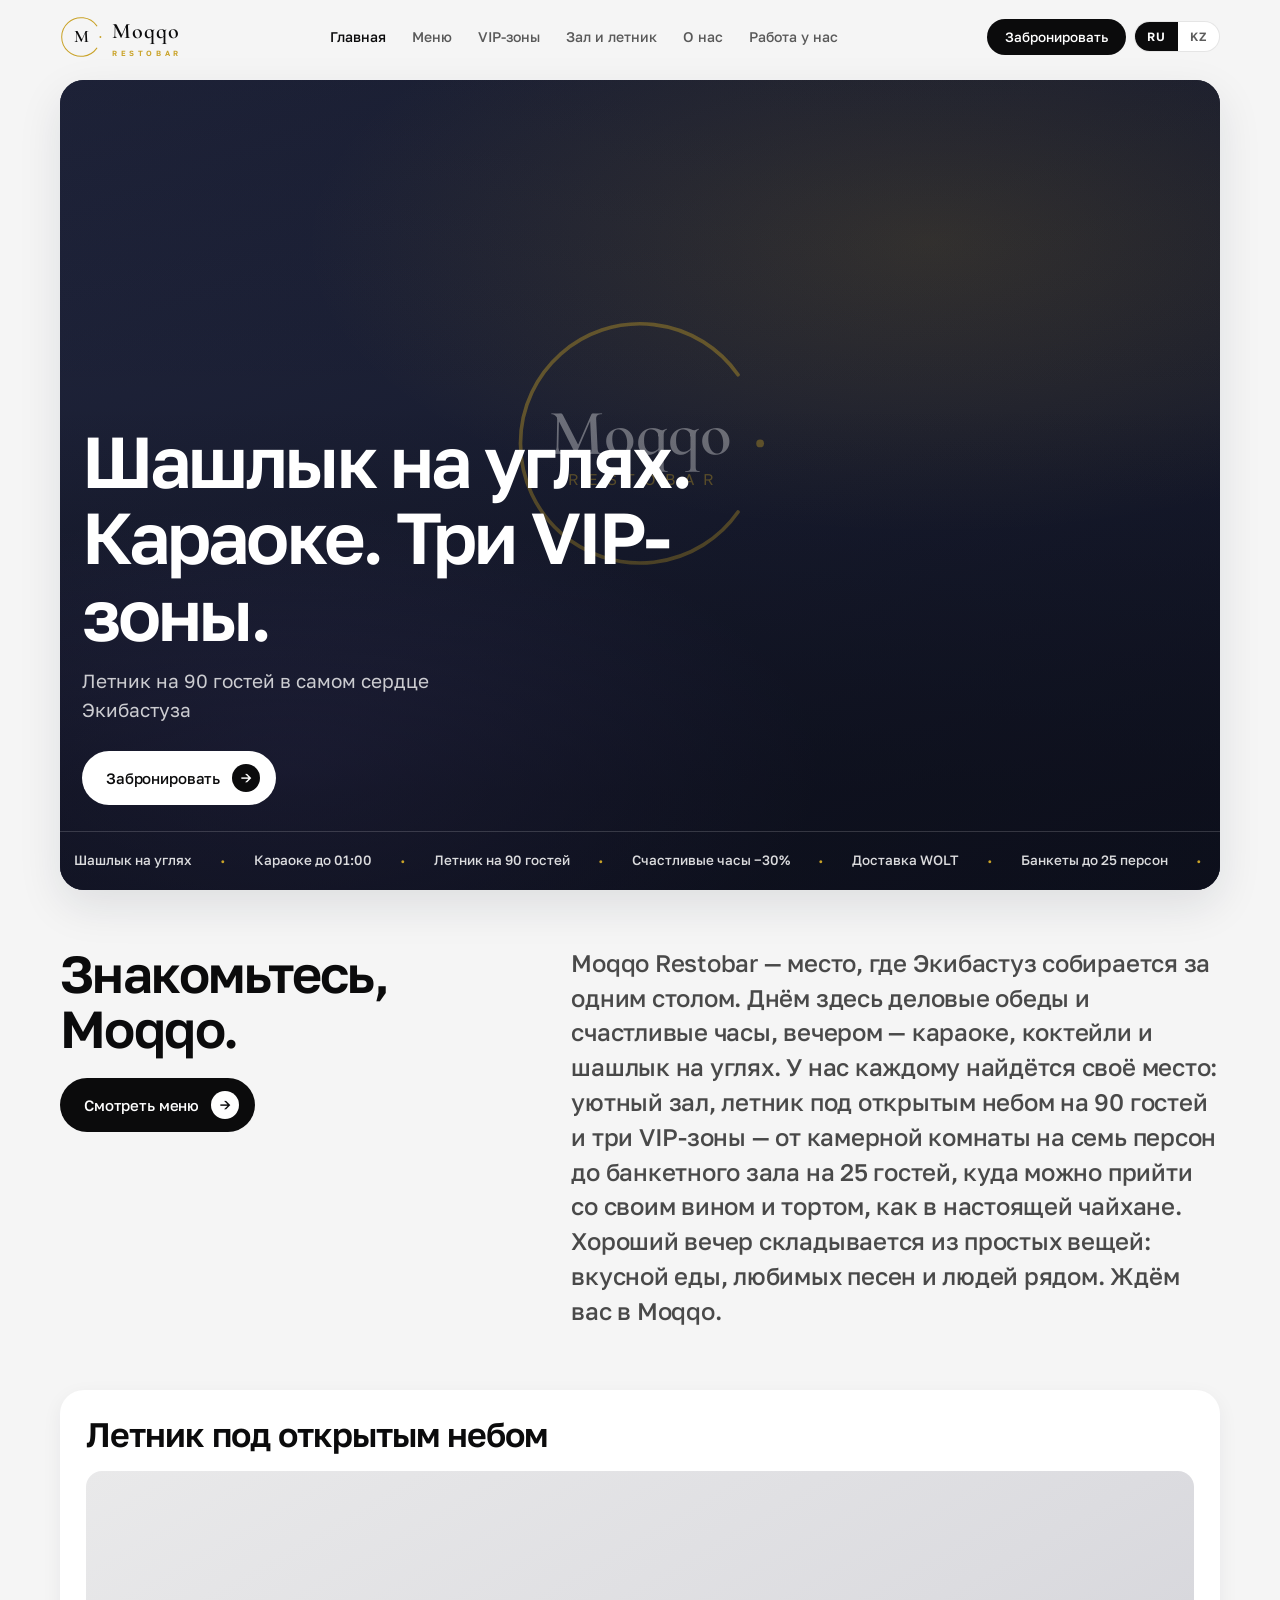
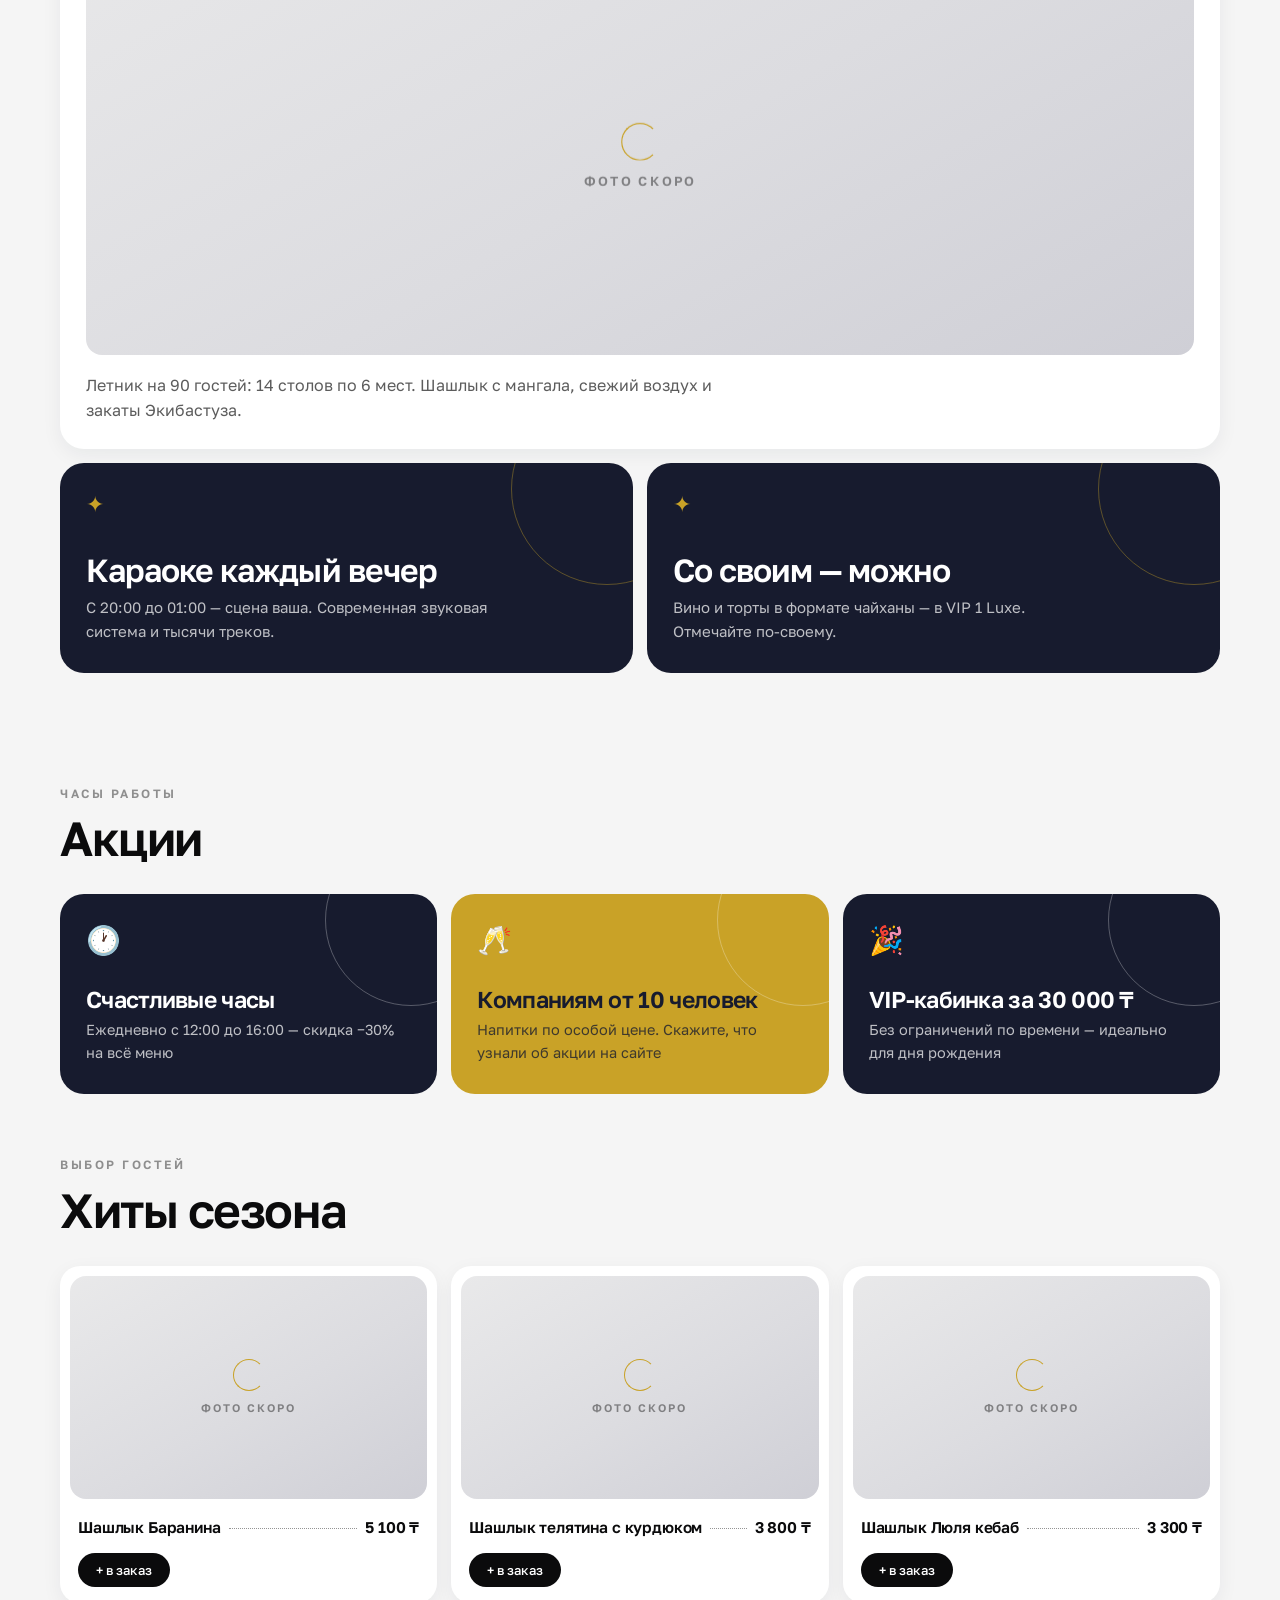
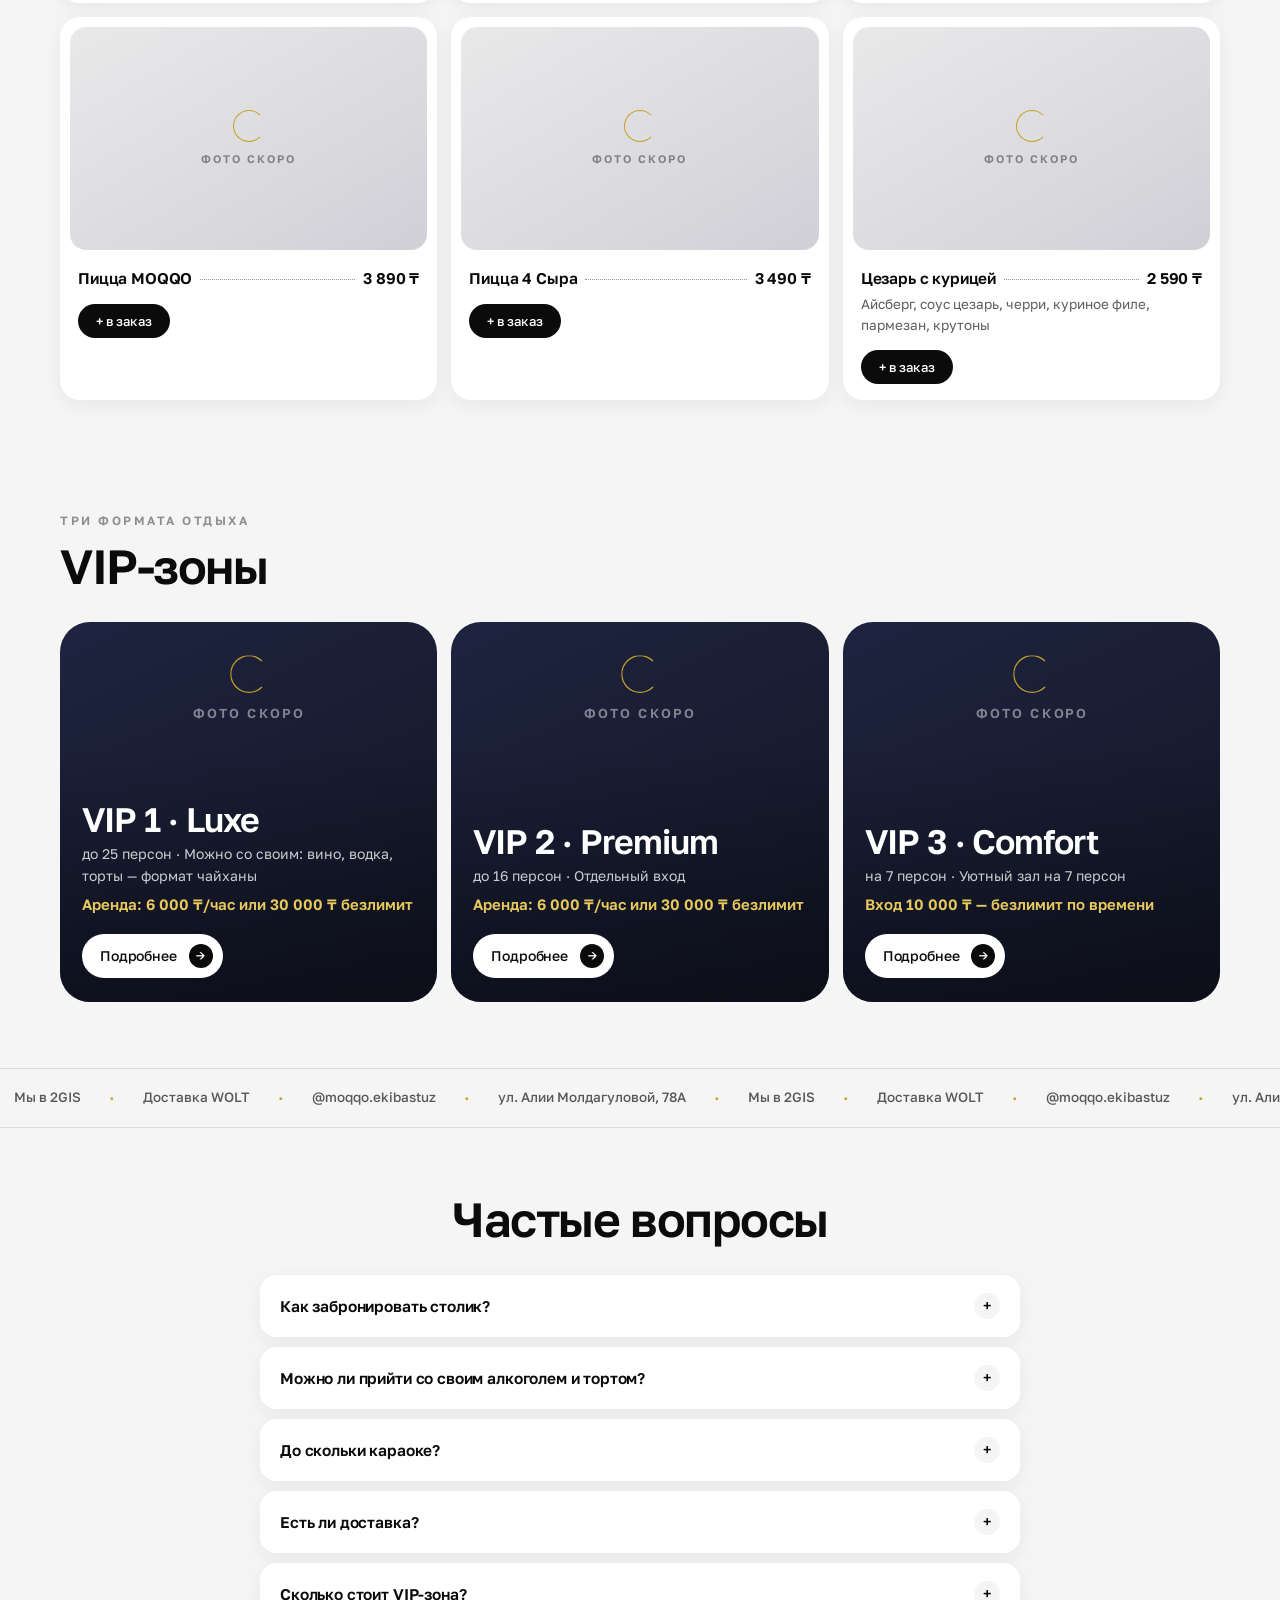
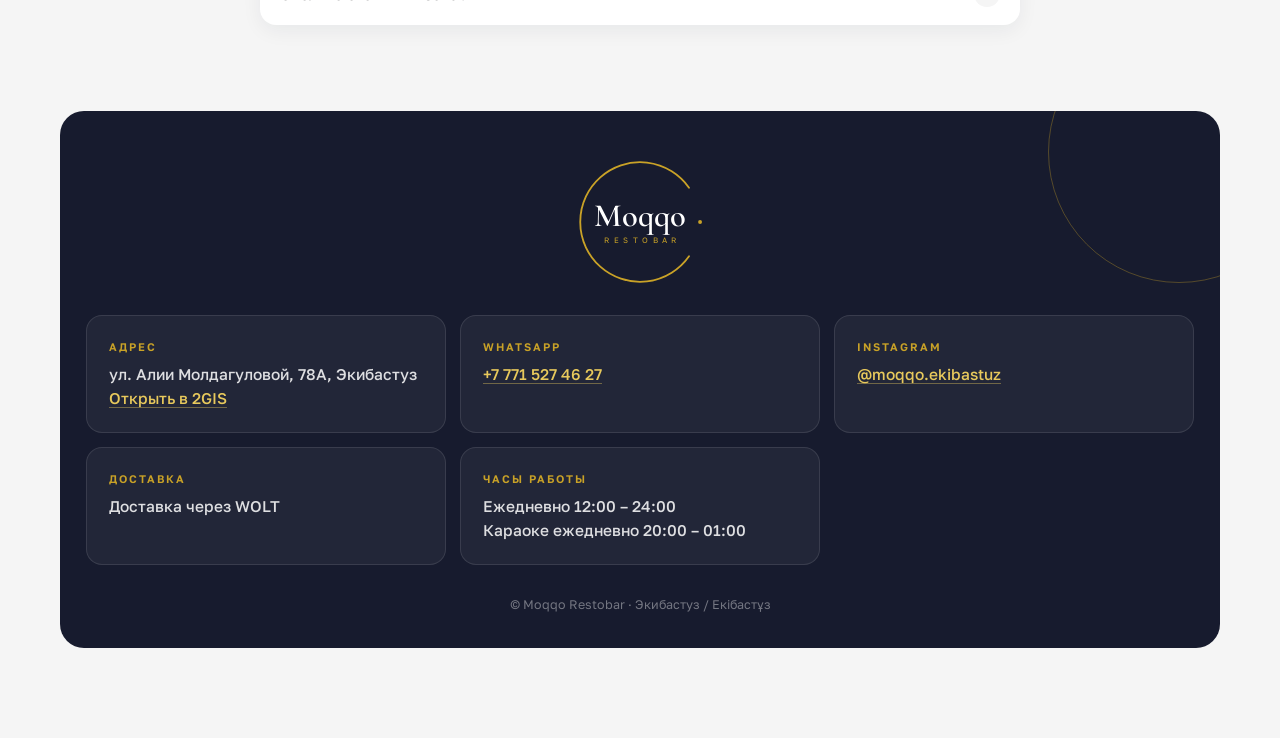
==== commit 6d43d1cb: "Редизайн: финтех-минимализм — Golos Text, чёрные пилюли, hero-видео, бегущие строки, FAQ Co-Authored" ====
--- a/index.html
+++ b/index.html
@@ -4,16 +4,17 @@
 <meta charset="utf-8">
 <meta name="viewport" content="width=device-width, initial-scale=1, viewport-fit=cover">
 <title>Moqqo Restobar — Экибастуз | Шашлык на углях, караоке, VIP-зоны</title>
-<meta name="description" content="Moqqo Restobar в Экибастузе: шашлык на углях, караоке, три VIP-зоны и летник на 90 гостей. Ул. Алии Молдагуловой, 78А.">
+<meta name="description" content="Moqqo Restobar в Экибастузе: шашлык на углях, караоке до 01:00, три VIP-зоны и летник на 90 гостей. Ул. Алии Молдагуловой, 78А.">
 <meta name="theme-color" content="#0d1033">
 <link rel="manifest" href="manifest.webmanifest">
 <link rel="icon" type="image/png" href="img/icon-192.png">
 <link rel="apple-touch-icon" href="img/icon-192.png">
 <link rel="preconnect" href="https://fonts.googleapis.com">
 <link rel="preconnect" href="https://fonts.gstatic.com" crossorigin>
-<link href="https://fonts.googleapis.com/css2?family=Cormorant+Garamond:wght@500;600;700&family=Manrope:wght@400;600;700&display=swap" rel="stylesheet">
+<link href="https://fonts.googleapis.com/css2?family=Cormorant+Garamond:wght@600&family=Golos+Text:wght@400;500;600&display=swap" rel="stylesheet">
 <link rel="stylesheet" href="css/style.css">
-</head><body data-page="home">
+</head>
+<body data-page="home">
 <header class="site-header">
   <div class="wrap header-in">
     <a class="brand" href="index.html" aria-label="Moqqo Restobar — на главную">
@@ -33,6 +34,7 @@
       <a href="jobs.html" data-i18n="nav.jobs"></a>
     </nav>
     <div class="header-right">
+      <a class="book-pill" data-book-wa href="#" target="_blank" rel="noopener" data-i18n="btn.bookShort"></a>
       <div class="lang-switch" role="group" aria-label="Язык">
         <button class="lang-btn" data-lang="ru">RU</button>
         <button class="lang-btn" data-lang="kz">KZ</button>
@@ -42,105 +44,74 @@
   </div>
 </header>
 
-<section class="hero">
+<!-- Hero: карточка с медиа (img/hero.mp4 → img/hero.jpg → заглушка) -->
+<section class="hero-fin">
   <div class="wrap">
-    <div class="hero-photo">
-      <div class="hero-bg" id="heroBg" data-plx-img="0.07"><svg viewBox="0 0 800 560" preserveAspectRatio="xMidYMid slice" xmlns="http://www.w3.org/2000/svg" aria-hidden="true">
-<defs>
-<linearGradient id="sky" x1="0" y1="0" x2="0" y2="1"><stop offset="0" stop-color="#f6c9d4"/><stop offset="0.45" stop-color="#c0abe4"/><stop offset="1" stop-color="#7a6bb5"/></linearGradient>
-<linearGradient id="mFar" x1="0" y1="0" x2="0" y2="1"><stop offset="0" stop-color="#ffffff"/><stop offset="0.5" stop-color="#d8cdf0"/><stop offset="1" stop-color="#b3a4dd"/></linearGradient>
-<linearGradient id="mMid" x1="0" y1="0" x2="0" y2="1"><stop offset="0" stop-color="#efe8fb"/><stop offset="0.35" stop-color="#a795d6"/><stop offset="1" stop-color="#7f6dbb"/></linearGradient>
-<linearGradient id="mNear" x1="0" y1="0" x2="0" y2="1"><stop offset="0" stop-color="#5d4a8a"/><stop offset="1" stop-color="#33254f"/></linearGradient>
-<radialGradient id="sun" cx="0.5" cy="0.5" r="0.5"><stop offset="0" stop-color="#ffe9ef" stop-opacity="0.9"/><stop offset="1" stop-color="#ffe9ef" stop-opacity="0"/></radialGradient>
-<radialGradient id="cityGlow" cx="0.5" cy="0.5" r="0.5"><stop offset="0" stop-color="#ffb85c" stop-opacity="0.5"/><stop offset="1" stop-color="#ffb85c" stop-opacity="0"/></radialGradient>
-</defs>
-<rect width="800" height="560" fill="url(#sky)"/>
-<circle cx="530" cy="150" r="180" fill="url(#sun)"/>
-<path d="M0 316 L70 236 L120 268 L190 190 L260 262 L330 208 L400 272 L470 214 L560 284 L640 226 L720 282 L800 240 V560 H0 Z" fill="url(#mFar)"/>
-<path d="M0 372 L90 292 L150 330 L240 252 L320 330 L410 272 L500 344 L590 292 L680 350 L760 306 L800 330 V560 H0 Z" fill="url(#mMid)" opacity="0.96"/>
-<path d="M0 442 L110 372 L220 428 L340 356 L470 434 L590 380 L700 438 L800 396 V560 H0 Z" fill="url(#mNear)"/>
-<path d="M0 478 Q200 452 400 474 T800 468 V560 H0 Z" fill="#241c3d"/>
-<ellipse cx="400" cy="508" rx="330" ry="58" fill="url(#cityGlow)"/>
-<circle cx="371" cy="546" r="1.2" fill="#ffd27a" opacity="0.76"/><circle cx="114" cy="538" r="1.6" fill="#ffd27a" opacity="0.6"/><circle cx="99" cy="544" r="1.6" fill="#ffd27a" opacity="0.42"/><circle cx="484" cy="512" r="1.1" fill="#ffd27a" opacity="0.45"/><circle cx="474" cy="489" r="1.9" fill="#ffd27a" opacity="0.47"/><circle cx="268" cy="526" r="1.7" fill="#ffd27a" opacity="0.92"/><circle cx="630" cy="523" r="1.4" fill="#ffd27a" opacity="0.94"/><circle cx="87" cy="521" r="1.9" fill="#ffd27a" opacity="0.56"/><circle cx="187" cy="520" r="1.1" fill="#ffd27a" opacity="0.57"/><circle cx="738" cy="497" r="1.1" fill="#ffd27a" opacity="0.71"/><circle cx="232" cy="509" r="1.1" fill="#ffd27a" opacity="0.79"/><circle cx="617" cy="489" r="1.7" fill="#ffd27a" opacity="0.67"/><circle cx="584" cy="513" r="1.9" fill="#ffd27a" opacity="0.66"/><circle cx="504" cy="509" r="1.3" fill="#ffd27a" opacity="0.84"/><circle cx="755" cy="535" r="1.3" fill="#ffd27a" opacity="0.72"/><circle cx="577" cy="517" r="2.0" fill="#ffd27a" opacity="0.8"/><circle cx="334" cy="524" r="2.1" fill="#ffd27a" opacity="0.46"/><circle cx="468" cy="496" r="1.8" fill="#ffd27a" opacity="0.48"/><circle cx="540" cy="512" r="1.0" fill="#ffd27a" opacity="0.77"/><circle cx="611" cy="522" r="1.9" fill="#ffd27a" opacity="0.85"/><circle cx="388" cy="530" r="1.4" fill="#ffd27a" opacity="0.67"/><circle cx="507" cy="490" r="1.9" fill="#ffd27a" opacity="0.92"/><circle cx="525" cy="530" r="1.7" fill="#ffd27a" opacity="0.43"/><circle cx="758" cy="505" r="1.7" fill="#ffd27a" opacity="0.95"/><circle cx="496" cy="504" r="1.8" fill="#ffd27a" opacity="0.89"/><circle cx="395" cy="487" r="2.0" fill="#ffd27a" opacity="0.6"/><circle cx="665" cy="493" r="1.5" fill="#ffd27a" opacity="0.52"/><circle cx="334" cy="494" r="1.8" fill="#ffd27a" opacity="0.62"/><circle cx="548" cy="491" r="1.2" fill="#ffd27a" opacity="0.62"/><circle cx="324" cy="542" r="1.2" fill="#ffd27a" opacity="0.64"/>
-</svg></div>
-      <div class="hero-glass">
-        <h1 class="sr-only">Moqqo Restobar — Экибастуз</h1>
-        <div class="logo-hero"><svg viewBox="0 0 100 100" xmlns="http://www.w3.org/2000/svg" role="img" aria-label="Moqqo Restobar">
+    <div class="hero-card">
+      <div class="hero-media" id="heroMedia"><div class="hero-fallback"><svg viewBox="0 0 100 100" xmlns="http://www.w3.org/2000/svg" role="img" aria-label="Moqqo Restobar">
   <path d="M87.7 23.6 A46 46 0 1 0 87.7 76.4" fill="none" stroke="#c9a227" stroke-width="1.4" stroke-linecap="round"/>
   <circle cx="96.2" cy="50" r="1.5" fill="#c9a227"/>
   <text x="50" y="54" text-anchor="middle" font-family="Cormorant Garamond, Georgia, serif" font-size="25" font-weight="600" fill="currentColor">Moqqo</text>
-  <text x="52" y="66" text-anchor="middle" font-family="Manrope, sans-serif" font-size="6" letter-spacing="3.4" fill="#c9a227">RESTOBAR</text>
-</svg></div>
-        <p class="slogan" data-site="slogan"></p>
-        <div class="hero-btns">
-          <a class="btn btn-gold" href="menu.html" data-i18n="btn.menu"></a>
-          <a class="btn btn-line" data-book-wa href="#" target="_blank" rel="noopener" data-i18n="btn.book"></a>
-        </div>
+  <text x="52" y="66" text-anchor="middle" font-family="Golos Text, sans-serif" font-size="6" letter-spacing="3.4" fill="#c9a227">RESTOBAR</text>
+</svg></div></div>
+      <div class="hero-overlay">
+        <h1 data-site="heroTitle"></h1>
+        <p class="hero-sub" data-site="heroSub"></p>
+        <a class="btn" data-book-wa href="#" target="_blank" rel="noopener"><span data-i18n="btn.bookShort"></span><span class="arr">→</span></a>
       </div>
-      <div class="hero-chips">
-        <a data-book-wa href="#" target="_blank" rel="noopener">✆ +7 771 527 46 27</a>
-        <a href="https://instagram.com/moqqo.ekibastuz" target="_blank" rel="noopener">@moqqo.ekibastuz</a>
-        <a href="https://2gis.kz/ekibastuz/search/Moqqo%20Restobar" target="_blank" rel="noopener"><span data-site="address"></span></a>
-      </div>
+      <div class="marquee"><div class="marquee-track" data-marquee="marquee1"></div></div>
     </div>
   </div>
 </section>
 
+<!-- Знакомьтесь, Moqqo. -->
+<section class="section">
+  <div class="wrap about-split">
+    <div>
+      <h2 data-i18n="sec.about"></h2>
+      <a class="btn" href="menu.html"><span data-i18n="btn.viewMenu"></span><span class="arr">→</span></a>
+    </div>
+    <p class="lead" data-site="about"></p>
+  </div>
+</section>
+
+<!-- Сетка: широкая карточка летника + две тёмные -->
+<section class="section" style="padding-top:6px">
+  <div class="wrap cards-grid" id="homeCards"></div>
+</section>
+
+<!-- Акции -->
 <section class="section">
   <div class="wrap">
-    <div class="sec-head">
-        <p class="eyebrow" data-i18n="c.hours"></p>
-        <h2 data-i18n="sec.promos"></h2>
-        <div class="divider"><span></span><i></i><span></span></div>
-      </div>
+    <div class="sec-head"><p class="eyebrow" data-i18n="c.hours"></p><h2 data-i18n="sec.promos"></h2></div>
     <div class="promo-grid" id="promoGrid"></div>
   </div>
 </section>
 
-<section class="section">
+<!-- Хиты сезона -->
+<section class="section" style="padding-top:6px">
   <div class="wrap">
-    <div class="sec-head">
-        <p class="eyebrow" data-i18n="sec.vipSub"></p>
-        <h2 data-i18n="sec.vip"></h2>
-        <div class="divider"><span></span><i></i><span></span></div>
-      </div>
-    <div class="vip-preview" id="vipPreview"></div>
-    <p style="text-align:center; margin-top:26px">
-      <a class="btn btn-line" href="vip.html" data-i18n="btn.allVip"></a>
-    </p>
+    <div class="sec-head"><p class="eyebrow" data-i18n="sec.hitsSub"></p><h2 data-i18n="sec.hits"></h2></div>
+    <div class="dish-grid" id="hitsGrid"></div>
   </div>
 </section>
 
+<!-- VIP-зоны -->
 <section class="section">
   <div class="wrap">
-    <div class="sec-head">
-        <p class="eyebrow" data-i18n="misc.karaoke"></p>
-        <h2 data-i18n="sec.hall"></h2>
-        <div class="divider"><span></span><i></i><span></span></div>
-      </div>
-    <div class="feature-card">
-      <h3 data-site="letnik.title"></h3>
-      <p data-site="letnik.text"></p>
-      <div class="stats" data-letnik-stats></div>
-    </div>
-    <div data-gallery="letnik" data-count="3"></div>
-    <p style="text-align:center; margin-top:26px">
-      <a class="btn btn-line" href="hall.html" data-i18n="nav.hall"></a>
-    </p>
+    <div class="sec-head"><p class="eyebrow" data-i18n="sec.vipSub"></p><h2 data-i18n="sec.vip"></h2></div>
+    <div class="vip-preview" id="vipPreview"></div>
   </div>
 </section>
 
+<!-- Вторая бегущая строка -->
+<div class="marquee-band"><div class="marquee slow"><div class="marquee-track" data-marquee="marquee2"></div></div></div>
+
+<!-- FAQ -->
 <section class="section">
   <div class="wrap">
-    <div class="sec-head">
-        <p class="eyebrow" data-i18n="c.hours"></p>
-        <h2 data-i18n="sec.contacts"></h2>
-        <div class="divider"><span></span><i></i><span></span></div>
-      </div>
-    <div class="contacts-grid" data-contacts></div>
-    <p style="text-align:center; margin-top:28px">
-      <a class="btn btn-gold" data-book-wa href="#" target="_blank" rel="noopener" data-i18n="btn.book"></a>
-    </p>
+    <div class="sec-head center"><h2 data-i18n="sec.faq"></h2></div>
+    <div class="faq-list" id="faqList"></div>
   </div>
 </section>
 
@@ -150,7 +121,7 @@
   <path d="M87.7 23.6 A46 46 0 1 0 87.7 76.4" fill="none" stroke="#c9a227" stroke-width="1.4" stroke-linecap="round"/>
   <circle cx="96.2" cy="50" r="1.5" fill="#c9a227"/>
   <text x="50" y="53" text-anchor="middle" font-family="Cormorant Garamond, Georgia, serif" font-size="25" font-weight="600" fill="currentColor">Moqqo</text>
-  <text x="52" y="66" text-anchor="middle" font-family="Manrope, sans-serif" font-size="6" letter-spacing="3.4" fill="#c9a227">RESTOBAR</text>
+  <text x="52" y="66" text-anchor="middle" font-family="Golos Text, sans-serif" font-size="6" letter-spacing="3.4" fill="#c9a227">RESTOBAR</text>
 </svg></div>
     <div class="foot-grid" data-contacts></div>
     <p class="copyright">© Moqqo Restobar · Экибастуз / Екібастұз</p>
@@ -169,6 +140,6 @@
 <script src="js/data/site-data.js"></script>
 <script src="js/i18n.js"></script>
 <script src="js/app.js"></script>
-
+<script src="js/menu.js"></script>
 </body>
 </html>
--- a/css/style.css
+++ b/css/style.css
@@ -1,26 +1,31 @@
 /* ============================================================
-   MOQQO RESTOBAR — стили (светлая «альпийская» тема).
-   Палитра: светло-лавандовый фон, глубокий сливовый текст,
-   золото для цен и логотипа, фиолетовая и тёмная карточки-акценты.
-   Заголовки — Cormorant Garamond (элегантный serif с кириллицей).
-   Вёрстка mobile-first.
+   MOQQO RESTOBAR — стили (премиальный финтех-минимализм).
+   Фон #F5F5F5, чёрный текст, чёрные кнопки-пилюли,
+   тёмно-синие #171b2e карточки с золотом #c9a227.
+   Шрифт Golos Text (макс. вес 600), заголовки с плотным
+   межстрочным и отрицательным letter-spacing.
    ============================================================ */
 
 :root {
-  --bg: #f4f1fb;                 /* фон страницы */
-  --ink: #241c3d;                /* основной тёмный текст */
-  --ink-soft: rgba(36, 28, 61, 0.62);
-  --card: #ffffff;               /* белые карточки */
-  --card-purple: #6b5fce;        /* фиолетовая карточка-акцент */
-  --card-dark: #2b1a33;          /* тёмная карточка-акцент */
-  --gold: #b8912a;               /* золото — цены, логотип */
-  --gold-bright: #c9a227;
-  --line: rgba(36, 28, 61, 0.12);
-  --serif: "Cormorant Garamond", Georgia, serif;
-  --sans: "Manrope", -apple-system, "Segoe UI", sans-serif;
-  --radius: 26px;
-  --shadow: 0 18px 50px rgba(36, 28, 61, 0.1);
-  --shadow-soft: 0 8px 26px rgba(36, 28, 61, 0.08);
+  --bg: #f5f5f5;
+  --ink: #0b0b0c;                     /* основной чёрный */
+  --ink-60: rgba(0, 0, 0, 0.64);      /* вторичный текст */
+  --ink-40: rgba(0, 0, 0, 0.42);
+  --navy: #171b2e;                    /* тёмно-синие карточки */
+  --navy-2: #1e2440;
+  --gold: #c9a227;                    /* золото под логотип */
+  --gold-soft: #e8c95c;
+  --line: rgba(0, 0, 0, 0.1);
+  --white: #ffffff;
+  --sans: "Golos Text", -apple-system, "Segoe UI", sans-serif;
+  --serif: "Cormorant Garamond", Georgia, serif; /* только для знака Moqqo */
+  --r-s: 16px;
+  --r-m: 20px;
+  --r-l: 24px;
+  --r-xl: 30px;
+  --shadow: 0 16px 44px rgba(23, 27, 46, 0.1);
+  --shadow-soft: 0 6px 20px rgba(23, 27, 46, 0.06);
+  --tr: 200ms ease;
 }
 
 * { margin: 0; padding: 0; box-sizing: border-box; }
@@ -36,17 +41,18 @@
   color: var(--ink);
   font-family: var(--sans);
   font-size: 16px;
-  line-height: 1.6;
+  line-height: 1.55;
   -webkit-font-smoothing: antialiased;
   overflow-x: hidden;
 }
 
-img { max-width: 100%; display: block; }
+img, video { max-width: 100%; display: block; }
 a { color: inherit; text-decoration: none; }
 
-h1, h2, h3 { font-family: var(--serif); font-weight: 600; line-height: 1.12; letter-spacing: 0.01em; }
-
-.wrap { width: min(1100px, 100% - 40px); margin-inline: auto; }
+h1, h2, h3 { font-weight: 600; letter-spacing: -0.03em; line-height: 1.06; }
+h1 { letter-spacing: -0.04em; }
+
+.wrap { width: min(1160px, 100% - 32px); margin-inline: auto; }
 
 .sr-only {
   position: absolute; width: 1px; height: 1px; overflow: hidden;
@@ -54,47 +60,68 @@
 }
 
 .gold { color: var(--gold); }
-.dim { color: var(--ink-soft); }
-.gold-link { color: var(--gold); border-bottom: 1px solid rgba(184, 145, 42, 0.35); }
-
-/* ---------- Шапка ---------- */
+.dim { color: var(--ink-60); }
+.gold-link { color: inherit; border-bottom: 1px solid var(--ink-40); transition: border-color var(--tr); }
+.gold-link:hover { border-color: var(--ink); }
+
+/* ---------- Появление при скролле ---------- */
+.rv { opacity: 0; transform: translateY(22px); transition: opacity 600ms ease, transform 600ms ease; }
+.rv.in { opacity: 1; transform: none; }
+@media (prefers-reduced-motion: reduce) { .rv { opacity: 1; transform: none; } }
+
+/* ---------- Шапка (прозрачная поверх hero) ---------- */
 .site-header {
   position: sticky; top: 0; z-index: 50;
-  background: rgba(244, 241, 251, 0.82);
-  backdrop-filter: blur(16px);
-  -webkit-backdrop-filter: blur(16px);
-  border-bottom: 1px solid var(--line);
+  background: transparent;
+  transition: background var(--tr), box-shadow var(--tr), backdrop-filter var(--tr);
+}
+.site-header.scrolled {
+  background: rgba(245, 245, 245, 0.82);
+  backdrop-filter: blur(14px);
+  -webkit-backdrop-filter: blur(14px);
+  box-shadow: 0 1px 0 var(--line);
 }
 .header-in {
   display: flex; align-items: center; justify-content: space-between;
-  gap: 12px; padding: 12px 0;
+  gap: 12px; padding: 14px 0;
 }
 .brand { display: flex; align-items: center; gap: 10px; color: var(--ink); }
-.brand svg { width: 44px; height: 44px; flex: none; }
-.brand-name { font-family: var(--serif); font-size: 22px; font-weight: 600; letter-spacing: 0.06em; }
-.brand-sub { display: block; font-family: var(--sans); font-size: 8px; font-weight: 600; letter-spacing: 4px; color: var(--gold); text-transform: uppercase; }
-
-.main-nav { display: flex; gap: 24px; font-size: 14px; font-weight: 600; }
-.main-nav a { color: var(--ink-soft); transition: color 0.2s; padding: 4px 0; }
+.brand svg { width: 42px; height: 42px; flex: none; }
+.brand-name { font-family: var(--serif); font-size: 22px; font-weight: 600; letter-spacing: 0.04em; }
+.brand-sub { display: block; font-family: var(--sans); font-size: 7.5px; font-weight: 600; letter-spacing: 3.6px; color: var(--gold); text-transform: uppercase; }
+
+.main-nav { display: flex; gap: 26px; font-size: 14px; font-weight: 500; }
+.main-nav a { color: var(--ink-60); transition: color var(--tr); padding: 4px 0; }
 .main-nav a:hover, .main-nav a.active { color: var(--ink); }
 
-.header-right { display: flex; align-items: center; gap: 10px; }
+.header-right { display: flex; align-items: center; gap: 8px; }
+
+.book-pill {
+  display: inline-flex; align-items: center;
+  background: var(--ink); color: #fff;
+  font: 500 13.5px var(--sans);
+  border-radius: 99px; padding: 10px 18px;
+  transition: background var(--tr);
+  white-space: nowrap;
+}
+.book-pill:hover { background: #000; }
+@media (max-width: 599px) { .book-pill { display: none; } }
 
 .lang-switch {
   display: flex; border: 1px solid var(--line); border-radius: 99px; overflow: hidden;
   background: #fff;
 }
 .lang-btn {
-  background: none; border: 0; color: var(--ink-soft); font: 600 12px var(--sans);
-  padding: 6px 12px; cursor: pointer; letter-spacing: 1px;
+  background: none; border: 0; color: var(--ink-60); font: 600 12px var(--sans);
+  padding: 7px 12px; cursor: pointer; letter-spacing: 1px; transition: background var(--tr), color var(--tr);
 }
 .lang-btn.on { background: var(--ink); color: #fff; }
 
-/* Бургер (только мобильный) */
+/* Бургер */
 .burger {
   display: flex; flex-direction: column; gap: 5px; justify-content: center;
-  width: 42px; height: 42px; padding: 10px;
-  background: #fff; border: 1px solid var(--line); border-radius: 12px; cursor: pointer;
+  width: 42px; height: 42px; padding: 11px;
+  background: #fff; border: 1px solid var(--line); border-radius: 99px; cursor: pointer;
 }
 .burger span { height: 1.5px; background: var(--ink); transition: transform 0.25s, opacity 0.25s; }
 .burger.open span:nth-child(1) { transform: translateY(6.5px) rotate(45deg); }
@@ -103,252 +130,335 @@
 
 @media (max-width: 899px) {
   .main-nav {
-    position: fixed; inset: 67px 0 auto 0; z-index: 49;
+    position: fixed; inset: 70px 16px auto 16px; z-index: 49;
     flex-direction: column; gap: 0;
-    background: #fff;
-    border-bottom: 1px solid var(--line);
-    box-shadow: 0 24px 50px rgba(36, 28, 61, 0.16);
+    background: #fff; border-radius: var(--r-m);
+    box-shadow: var(--shadow);
     max-height: 0; overflow: hidden; transition: max-height 0.3s ease;
   }
-  .main-nav.open { max-height: 420px; }
+  .main-nav.open { max-height: 440px; }
   .main-nav a { padding: 15px 22px; font-size: 16px; border-top: 1px solid var(--line); }
+  .main-nav a:first-child { border-top: 0; }
 }
 @media (min-width: 900px) {
   .burger { display: none; }
 }
 
-/* ---------- Hero (стеклянная панель поверх фото) ---------- */
-.hero { padding: 14px 0 0; }
-.hero-photo {
+/* ---------- Кнопки: чёрные пилюли ---------- */
+.btn {
+  display: inline-flex; align-items: center; justify-content: center; gap: 12px;
+  font: 500 15px var(--sans); letter-spacing: -0.01em;
+  background: var(--ink); color: #fff;
+  padding: 13px 24px; border-radius: 99px; border: 0;
+  cursor: pointer; transition: background var(--tr), transform var(--tr);
+}
+.btn:hover { background: #000; }
+.btn:active { transform: scale(0.97); }
+.btn-gold { background: var(--ink); color: #fff; }        /* исторические классы */
+.btn-line { background: #fff; color: var(--ink); border: 1px solid var(--line); }
+.btn-line:hover { background: #ececec; }
+.btn-block { width: 100%; }
+
+/* белый кружок со стрелкой внутри главных кнопок */
+.btn .arr {
+  display: inline-flex; align-items: center; justify-content: center;
+  width: 28px; height: 28px; border-radius: 50%;
+  background: #fff; color: var(--ink);
+  font-size: 14px; line-height: 1; flex: none;
+  margin-right: -8px;
+  transition: transform var(--tr);
+}
+.btn:hover .arr { transform: translateX(3px); }
+.btn-line .arr { background: var(--ink); color: #fff; }
+
+/* ---------- Секции ---------- */
+.section { padding: 56px 0; }
+.sec-head { margin-bottom: 30px; }
+.sec-head.center { text-align: center; }
+.eyebrow { color: var(--ink-40); font-size: 12px; font-weight: 600; letter-spacing: 2.5px; text-transform: uppercase; margin-bottom: 10px; }
+.sec-head h2 { font-size: clamp(30px, 5.6vw, 48px); }
+.divider { display: none; }
+
+/* ---------- Hero: карточка с медиа на весь экран ---------- */
+.hero-fin { padding: 6px 0 0; }
+.hero-card {
   position: relative; overflow: hidden;
-  border-radius: var(--radius);
-  min-height: 78svh;
-  display: flex; flex-direction: column; justify-content: center;
+  border-radius: var(--r-l);
+  min-height: calc(100svh - 90px);
+  display: flex; flex-direction: column; justify-content: flex-end;
+  background: var(--navy);
   box-shadow: var(--shadow);
   isolation: isolate;
 }
-.hero-photo > .hero-bg {
-  position: absolute; inset: -12% 0; z-index: -1;
-  will-change: transform;
-}
-/* лёгкая вуаль поверх фото — чтобы белый текст читался */
-.hero-photo::before {
+.hero-media { position: absolute; inset: 0; z-index: -1; }
+.hero-media video, .hero-media img { width: 100%; height: 100%; object-fit: cover; }
+/* заглушка, пока нет hero.mp4 / hero.jpg */
+.hero-media .hero-fallback {
+  width: 100%; height: 100%;
+  background:
+    radial-gradient(ellipse 90% 60% at 75% 20%, rgba(201, 162, 39, 0.16), transparent 60%),
+    radial-gradient(ellipse 70% 50% at 20% 85%, rgba(94, 84, 160, 0.25), transparent 65%),
+    linear-gradient(160deg, #21263e, var(--navy) 55%, #101322);
+  display: flex; align-items: center; justify-content: center;
+}
+.hero-fallback svg { width: min(260px, 50vw); height: auto; color: rgba(255, 255, 255, 0.9); opacity: 0.4; transform: translateY(-16%); }
+/* вуаль для читаемости текста */
+.hero-card::before {
   content: ""; position: absolute; inset: 0; z-index: 0; pointer-events: none;
-  background: linear-gradient(180deg, rgba(48, 34, 76, 0.38), rgba(48, 34, 76, 0.16) 48%, rgba(36, 28, 61, 0.3));
-}
-.hero-glass, .hero-chips { position: relative; z-index: 1; }
-.hero-bg svg, .hero-bg img { width: 100%; height: 100%; object-fit: cover; display: block; }
-
-.hero-glass {
-  margin: auto 20px;
-  padding: 40px 22px 30px;
-  border-radius: 22px;
-  background: rgba(255, 255, 255, 0.14);
-  border: 1px solid rgba(255, 255, 255, 0.38);
-  backdrop-filter: blur(8px);
-  -webkit-backdrop-filter: blur(8px);
-  text-align: center;
-  color: #fff;
-}
-.hero-glass .logo-hero { width: min(210px, 56vw); height: auto; margin-inline: auto; color: #fff; filter: drop-shadow(0 4px 20px rgba(20, 10, 40, 0.35)); }
-.hero h1 { font-size: clamp(34px, 7vw, 58px); margin: 14px 0 8px; font-weight: 600; letter-spacing: 0.04em; text-shadow: 0 2px 24px rgba(20, 10, 40, 0.4); }
-.hero .slogan {
-  color: rgba(255, 255, 255, 0.92); font-size: clamp(15px, 2.4vw, 18px);
-  max-width: 520px; margin: 0 auto 26px; text-shadow: 0 1px 14px rgba(20, 10, 40, 0.45);
-}
-.hero-btns { display: flex; gap: 12px; justify-content: center; flex-wrap: wrap; }
-
-/* стеклянные чипы-контакты внизу hero */
-.hero-chips {
-  display: flex; gap: 8px; flex-wrap: wrap; justify-content: center;
-  margin: 0 20px 20px;
-}
-.hero-chips a {
-  font: 600 12.5px var(--sans); color: #fff;
-  background: rgba(255, 255, 255, 0.16);
-  border: 1px solid rgba(255, 255, 255, 0.34);
-  backdrop-filter: blur(8px);
-  -webkit-backdrop-filter: blur(8px);
-  border-radius: 99px; padding: 9px 16px;
-  display: inline-flex; align-items: center; gap: 7px;
-}
-
-/* ---------- Кнопки ---------- */
-.btn {
-  display: inline-flex; align-items: center; justify-content: center; gap: 9px;
-  font: 600 15px var(--sans); letter-spacing: 0.2px;
-  padding: 14px 30px; border-radius: 99px; border: 1px solid transparent;
-  cursor: pointer; transition: transform 0.15s, box-shadow 0.2s, background 0.2s;
-}
-.btn:active { transform: scale(0.97); }
-.btn-gold { background: #fff; color: var(--ink); box-shadow: 0 10px 30px rgba(20, 10, 40, 0.25); }
-.btn-gold:hover { background: #f3effe; }
-.btn-line { border-color: rgba(255, 255, 255, 0.55); color: #fff; background: rgba(255, 255, 255, 0.12); backdrop-filter: blur(6px); }
-.btn-line:hover { background: rgba(255, 255, 255, 0.22); }
-/* на светлом фоне — тёмные варианты */
-.on-light .btn-gold, .section .btn-gold { background: var(--ink); color: #fff; box-shadow: 0 12px 30px rgba(36, 28, 61, 0.28); }
-.on-light .btn-gold:hover, .section .btn-gold:hover { background: #372c58; }
-.on-light .btn-line, .section .btn-line { border-color: var(--ink); color: var(--ink); background: #fff; }
-.on-light .btn-line:hover, .section .btn-line:hover { background: #ece7fa; }
-.btn-block { width: 100%; }
-
-/* ---------- Секции ---------- */
-.section { padding: 58px 0; }
-.sec-head { text-align: center; margin-bottom: 34px; }
-.eyebrow { color: var(--gold); font-size: 12px; font-weight: 700; letter-spacing: 3.5px; text-transform: uppercase; margin-bottom: 8px; }
-.sec-head h2 { font-size: clamp(30px, 5.6vw, 46px); }
-.divider { display: flex; align-items: center; justify-content: center; gap: 10px; margin-top: 14px; }
-.divider span { width: 54px; height: 1px; background: rgba(184, 145, 42, 0.4); }
-.divider i { width: 5px; height: 5px; border-radius: 50%; background: var(--gold); }
-
-/* ---------- Акции (стиль референса: фиолетовая, тёмная, белая) ---------- */
-.promo-grid { display: grid; gap: 16px; }
-.promo-card {
-  border-radius: var(--radius); padding: 30px 26px;
-  background: var(--card); color: var(--ink);
-  border: 1px solid var(--line);
+  background: linear-gradient(180deg, rgba(10, 12, 22, 0.18), transparent 40%, rgba(10, 12, 22, 0.55) 88%);
+}
+
+.hero-overlay {
+  position: relative; z-index: 1;
+  padding: 90px 22px 26px;
+  color: #fff; max-width: 720px;
+}
+.hero-overlay h1 {
+  font-size: clamp(34px, 7.4vw, 72px);
+  margin-bottom: 14px;
+}
+.hero-overlay .hero-sub {
+  color: rgba(255, 255, 255, 0.78);
+  font-size: clamp(15px, 2.3vw, 19px);
+  max-width: 430px; margin-bottom: 26px;
+}
+.hero-overlay .btn { background: #fff; color: var(--ink); }
+.hero-overlay .btn:hover { background: #e9e9e9; }
+.hero-overlay .btn .arr { background: var(--ink); color: #fff; }
+
+/* ---------- Бегущая строка ---------- */
+.marquee {
+  position: relative; z-index: 1; overflow: hidden;
+  border-top: 1px solid rgba(255, 255, 255, 0.16);
+  padding: 15px 0; color: rgba(255, 255, 255, 0.85);
+}
+.marquee-track {
+  display: flex; width: max-content;
+  animation: marq 22s linear infinite;
+}
+.marquee.slow .marquee-track { animation-duration: 30s; }
+.marquee-track span {
+  white-space: nowrap; font-size: 13.5px; font-weight: 500;
+  padding: 0 14px; display: inline-flex; align-items: center; gap: 28px;
+}
+.marquee-track span::after { content: "·"; color: var(--gold); font-size: 18px; }
+@keyframes marq { to { transform: translateX(-50%); } }
+@media (prefers-reduced-motion: reduce) { .marquee-track { animation: none; } }
+
+/* тёмная бегущая строка на светлом фоне (вторая, внизу главной) */
+.marquee-band { padding: 0; margin: 10px 0; }
+.marquee-band .marquee {
+  border-top: 1px solid var(--line); border-bottom: 1px solid var(--line);
+  color: var(--ink-60);
+}
+
+/* ---------- «Знакомьтесь, Moqqo.» ---------- */
+.about-split { display: grid; gap: 26px; align-items: start; }
+.about-split h2 { font-size: clamp(32px, 5.4vw, 52px); margin-bottom: 22px; }
+.about-split .lead {
+  font-size: clamp(19px, 2.6vw, 24px);
+  line-height: 1.45; color: rgba(0, 0, 0, 0.7);
+  letter-spacing: -0.01em; font-weight: 500;
+}
+@media (min-width: 900px) { .about-split { grid-template-columns: 5fr 7fr; gap: 48px; } }
+
+/* ---------- Сетка карточек на главной ---------- */
+.cards-grid { display: grid; gap: 14px; }
+@media (min-width: 800px) {
+  .cards-grid { grid-template-columns: repeat(2, 1fr); }
+  .card-wide { grid-column: 1 / -1; }
+}
+.card-wide {
+  background: #fff; border-radius: var(--r-l); padding: 26px;
   box-shadow: var(--shadow-soft);
-}
-.promo-card:nth-child(3n+1) { background: var(--card-purple); color: #fff; border: 0; }
-.promo-card:nth-child(3n+2) { background: var(--card-dark); color: #fff; border: 0; }
-.promo-card:nth-child(3n+1) p, .promo-card:nth-child(3n+2) p { color: rgba(255, 255, 255, 0.82); }
-.promo-icon { font-size: 30px; margin-bottom: 12px; }
-.promo-card h3 { font-size: 24px; margin-bottom: 8px; }
-.promo-card p { color: var(--ink-soft); font-size: 14.5px; }
-@media (min-width: 700px) { .promo-grid { grid-template-columns: repeat(3, 1fr); } }
-
-/* ---------- Фото-блок (общий): фото или заглушка ---------- */
+  display: flex; flex-direction: column; gap: 18px;
+}
+.card-wide h3 { font-size: clamp(24px, 3.6vw, 34px); }
+.card-wide .photo-box { aspect-ratio: 16 / 7; }
+.card-wide p { color: var(--ink-60); font-size: 16px; max-width: 640px; }
+
+.card-dark {
+  background: var(--navy); color: #fff;
+  border-radius: var(--r-l); padding: 30px 26px;
+  min-height: 210px;
+  display: flex; flex-direction: column; justify-content: space-between; gap: 16px;
+  position: relative; overflow: hidden;
+}
+.card-dark::after {
+  content: ""; position: absolute; top: -70px; right: -70px;
+  width: 190px; height: 190px; border-radius: 50%;
+  border: 1px solid rgba(201, 162, 39, 0.4);
+}
+.card-dark h3 { font-size: clamp(24px, 3.4vw, 32px); }
+.card-dark p { color: rgba(255, 255, 255, 0.72); font-size: 15px; max-width: 420px; }
+.card-dark .gold-dot { color: var(--gold); font-size: 22px; line-height: 1; }
+
+/* ---------- Фото-слот: файл или заглушка ---------- */
 .photo-box {
-  position: relative; overflow: hidden; border-radius: 18px;
-  background: linear-gradient(150deg, #d9d0f0, #b1a4dd 55%, #8d7fc7);
+  position: relative; overflow: hidden; border-radius: var(--r-s);
+  background: linear-gradient(150deg, #e9e9ea, #dcdce0 55%, #cfcfd6);
 }
 .photo-box .ph-in {
   position: absolute; inset: 0;
   display: flex; flex-direction: column; align-items: center; justify-content: center; gap: 8px;
-  color: rgba(255, 255, 255, 0.85); font-size: 11px; font-weight: 700;
+  color: var(--ink-40); font-size: 11px; font-weight: 600;
   letter-spacing: 2px; text-transform: uppercase;
   will-change: transform;
 }
 .photo-box .ph-in img { position: absolute; inset: 0; width: 100%; height: 100%; object-fit: cover; }
-.ph-ring { width: 32px; height: 32px; border: 1.5px solid rgba(255, 255, 255, 0.9); border-radius: 50%; border-right-color: transparent; }
-
-/* ---------- Превью VIP на главной ---------- */
-.vip-preview { display: grid; gap: 16px; }
-.vip-mini {
-  background: var(--card); border: 1px solid var(--line); border-radius: var(--radius);
-  padding: 14px 14px 22px; transition: transform 0.2s, box-shadow 0.2s;
-  box-shadow: var(--shadow-soft); display: block;
-}
-.vip-mini:hover { transform: translateY(-4px); box-shadow: var(--shadow); }
-.vip-mini .photo-box { aspect-ratio: 16 / 10; margin-bottom: 16px; }
-.vip-mini h3 { font-size: 25px; margin: 0 8px 4px; }
-.vip-mini p { font-size: 14px; margin: 0 8px; }
-.vip-mini .gold { font-weight: 700; font-size: 12px; letter-spacing: 1.5px; text-transform: uppercase; }
-@media (min-width: 700px) { .vip-preview { grid-template-columns: repeat(3, 1fr); } }
-
-/* ---------- Карточка-фича (зал / летник) ---------- */
-.feature-card {
-  background: var(--card); border: 1px solid var(--line); border-radius: var(--radius);
-  padding: 32px 26px; margin-bottom: 20px; box-shadow: var(--shadow-soft);
-}
-.feature-card h3 { font-size: 30px; margin-bottom: 10px; }
-.feature-card p { color: var(--ink-soft); }
-.stats { display: flex; gap: 30px; margin-top: 22px; flex-wrap: wrap; }
-.stat b { display: block; font-family: var(--serif); font-size: 40px; font-weight: 600; color: var(--gold); line-height: 1; }
-.stat span { font-size: 13px; color: var(--ink-soft); }
-
-/* ---------- Галерея (фото или заглушки, с параллаксом) ---------- */
-.gallery { display: grid; grid-template-columns: repeat(2, 1fr); gap: 12px; margin-top: 20px; }
-.gallery .photo-box { aspect-ratio: 4 / 3; }
-@media (min-width: 700px) { .gallery { grid-template-columns: repeat(3, 1fr); } }
-
-/* ---------- Контакты ---------- */
-.contacts-grid { display: grid; gap: 16px; }
-.contact-card {
-  background: var(--card); border: 1px solid var(--line); border-radius: 20px;
-  padding: 22px; box-shadow: var(--shadow-soft);
-}
-.contact-card strong { display: block; color: var(--gold); font-size: 11.5px; letter-spacing: 2px; text-transform: uppercase; margin-bottom: 7px; }
-.contact-card p { font-size: 15.5px; }
-@media (min-width: 700px) { .contacts-grid { grid-template-columns: repeat(2, 1fr); } }
+.ph-ring { width: 32px; height: 32px; border: 1.5px solid var(--gold); border-radius: 50%; border-right-color: transparent; }
+
+/* тёмный вариант заглушки (VIP-карточки) */
+.photo-box.dark { background: linear-gradient(155deg, var(--navy-2), var(--navy) 60%, #10131f); }
+.photo-box.dark .ph-in { color: rgba(255, 255, 255, 0.45); }
+
+/* ---------- Акции: тёмные и золотые карточки ---------- */
+.promo-grid { display: grid; gap: 14px; }
+.promo-card {
+  border-radius: var(--r-l); padding: 30px 26px;
+  background: var(--navy); color: #fff;
+  min-height: 200px;
+  display: flex; flex-direction: column; justify-content: flex-end; gap: 8px;
+  position: relative; overflow: hidden;
+}
+.promo-card:nth-child(3n+2) { background: var(--gold); color: var(--navy); }
+.promo-card:nth-child(3n+2) p { color: rgba(23, 27, 46, 0.78); }
+.promo-card::after {
+  content: ""; position: absolute; top: -60px; right: -60px;
+  width: 170px; height: 170px; border-radius: 50%;
+  border: 1px solid rgba(255, 255, 255, 0.28);
+}
+.promo-icon { font-size: 28px; position: absolute; top: 24px; left: 26px; }
+.promo-card h3 { font-size: 23px; }
+.promo-card p { color: rgba(255, 255, 255, 0.72); font-size: 14.5px; }
+@media (min-width: 700px) { .promo-grid { grid-template-columns: repeat(3, 1fr); } }
+
+/* ---------- VIP: большие карточки с фото на весь фон ---------- */
+.vip-preview { display: grid; gap: 14px; }
+.vip-big {
+  position: relative; overflow: hidden;
+  border-radius: var(--r-xl);
+  min-height: 380px;
+  display: flex; flex-direction: column; justify-content: flex-end;
+  isolation: isolate;
+  transition: transform var(--tr);
+}
+.vip-big:hover { transform: translateY(-4px); }
+.vip-big .photo-box { position: absolute; inset: 0; z-index: -1; border-radius: 0; }
+.vip-big .ph-in { justify-content: flex-start; padding-top: 56px; }
+.vip-big::before {
+  content: ""; position: absolute; inset: 0; z-index: 0;
+  background: linear-gradient(180deg, transparent 35%, rgba(10, 12, 22, 0.62));
+}
+.vip-big-overlay { position: relative; z-index: 1; padding: 24px 22px; color: #fff; display: flex; flex-direction: column; gap: 6px; align-items: flex-start; }
+.vip-big-overlay h3 { font-size: clamp(26px, 4vw, 34px); }
+.vip-big-overlay .vip-line { color: rgba(255, 255, 255, 0.78); font-size: 14px; }
+.vip-big-overlay .vip-price { color: var(--gold-soft); font-weight: 600; font-size: 15px; }
+.vip-big-overlay .btn { margin-top: 12px; background: #fff; color: var(--ink); padding: 10px 18px; font-size: 14px; }
+.vip-big-overlay .btn .arr { background: var(--ink); color: #fff; width: 24px; height: 24px; font-size: 12px; }
+@media (min-width: 900px) { .vip-preview { grid-template-columns: repeat(3, 1fr); } }
+
+/* ---------- FAQ-аккордеон ---------- */
+.faq-list { max-width: 760px; margin-inline: auto; display: flex; flex-direction: column; gap: 10px; }
+.faq-item {
+  background: #fff; border-radius: var(--r-s);
+  box-shadow: var(--shadow-soft);
+  overflow: hidden;
+}
+.faq-item summary {
+  list-style: none; cursor: pointer;
+  display: flex; justify-content: space-between; align-items: center; gap: 14px;
+  padding: 18px 20px;
+  font-weight: 600; font-size: 15.5px; letter-spacing: -0.01em;
+  transition: background var(--tr);
+}
+.faq-item summary::-webkit-details-marker { display: none; }
+.faq-item summary:hover { background: #fafafa; }
+.faq-item summary .faq-x {
+  flex: none; width: 26px; height: 26px; border-radius: 50%;
+  background: var(--bg); color: var(--ink);
+  display: inline-flex; align-items: center; justify-content: center;
+  font-size: 15px; font-weight: 500; transition: transform var(--tr), background var(--tr), color var(--tr);
+}
+.faq-item[open] summary .faq-x { transform: rotate(45deg); background: var(--ink); color: #fff; }
+.faq-item .faq-a { padding: 0 20px 18px; color: var(--ink-60); font-size: 14.5px; }
 
 /* ---------- Меню: чипсы категорий ---------- */
 .cat-nav {
-  position: sticky; top: 67px; z-index: 40;
+  position: sticky; top: 66px; z-index: 40;
   display: flex; gap: 8px; overflow-x: auto; padding: 12px 0;
-  background: rgba(244, 241, 251, 0.92); backdrop-filter: blur(10px);
+  background: rgba(245, 245, 245, 0.9); backdrop-filter: blur(10px);
   -webkit-backdrop-filter: blur(10px);
   scrollbar-width: none; -webkit-overflow-scrolling: touch;
 }
 .cat-nav::-webkit-scrollbar { display: none; }
 .chip {
-  flex: none; font-size: 13px; font-weight: 600; padding: 9px 18px; border-radius: 99px;
-  border: 1px solid var(--line); color: var(--ink-soft); white-space: nowrap;
-  background: #fff; transition: color 0.2s, background 0.2s;
+  flex: none; font-size: 13px; font-weight: 500; padding: 9px 18px; border-radius: 99px;
+  border: 1px solid var(--line); color: var(--ink-60); white-space: nowrap;
+  background: #fff; transition: color var(--tr), background var(--tr);
 }
 .chip:hover { color: #fff; background: var(--ink); border-color: var(--ink); }
 
-/* ---------- Меню: карточки блюд (фото у каждого) ---------- */
-.menu-cat { padding: 42px 0 10px; scroll-margin-top: 130px; }
-.dish-grid { display: grid; gap: 16px; }
+/* ---------- Меню: карточки блюд ---------- */
+.menu-cat { padding: 40px 0 8px; scroll-margin-top: 126px; }
+.dish-grid { display: grid; gap: 14px; }
 @media (min-width: 640px) { .dish-grid { grid-template-columns: repeat(2, 1fr); } }
 @media (min-width: 980px) { .dish-grid { grid-template-columns: repeat(3, 1fr); } }
 
 .subhead {
-  grid-column: 1 / -1; font-family: var(--serif); font-size: 26px; font-weight: 600; color: var(--ink);
+  grid-column: 1 / -1; font-size: 24px; font-weight: 600; letter-spacing: -0.02em;
   margin: 18px 0 2px; display: flex; align-items: center; gap: 14px;
 }
 .subhead::after { content: ""; flex: 1; height: 1px; background: var(--line); }
 
 .dish {
-  background: var(--card); border: 1px solid var(--line);
-  border-radius: 22px; padding: 12px 12px 16px;
+  background: #fff; border-radius: var(--r-m); padding: 10px 10px 16px;
   display: flex; flex-direction: column; gap: 4px;
   box-shadow: var(--shadow-soft);
-  transition: transform 0.2s, box-shadow 0.2s;
+  transition: transform var(--tr), box-shadow var(--tr);
 }
 .dish:hover { transform: translateY(-3px); box-shadow: var(--shadow); }
 .dish .photo-box { aspect-ratio: 16 / 10; margin-bottom: 12px; }
-.dish-body { display: flex; flex-direction: column; gap: 4px; flex: 1; padding: 0 6px; }
+.dish-body { display: flex; flex-direction: column; gap: 4px; flex: 1; padding: 0 8px; }
 
 .dish-head { display: flex; align-items: baseline; gap: 8px; }
-.dish-name { font-family: var(--sans); font-weight: 700; font-size: 15.5px; line-height: 1.35; }
-.dish-dots { flex: 1; border-bottom: 1px dotted rgba(184, 145, 42, 0.5); transform: translateY(-4px); min-width: 14px; }
-.dish-price { font-family: var(--serif); font-weight: 700; color: var(--gold); font-size: 19px; white-space: nowrap; }
-.dish-desc { color: var(--ink-soft); font-size: 13.5px; }
-.dish-note { display: inline-block; margin-left: 7px; font-size: 11.5px; color: var(--ink-soft); font-weight: 400; }
+.dish-name { font-weight: 600; font-size: 15.5px; line-height: 1.3; letter-spacing: -0.01em; }
+.dish-dots { flex: 1; border-bottom: 1px dotted var(--ink-40); transform: translateY(-4px); min-width: 14px; }
+.dish-price { font-weight: 600; font-size: 15.5px; white-space: nowrap; letter-spacing: -0.01em; }
+.dish-desc { color: var(--ink-60); font-size: 13.5px; }
+.dish-note { display: inline-block; margin-left: 7px; font-size: 11.5px; color: var(--ink-40); font-weight: 400; }
 .chef-tag {
   display: inline-block; margin-left: 7px; vertical-align: 2px;
   font-size: 10px; letter-spacing: 1px; text-transform: uppercase;
-  color: #fff; background: var(--card-purple); border-radius: 99px; padding: 2px 9px;
+  color: #fff; background: var(--navy); border-radius: 99px; padding: 2px 9px;
 }
 
 .add-btn {
-  align-self: flex-start; margin-top: auto; padding-top: 0;
-  font: 700 13px var(--sans); color: var(--ink);
-  background: var(--bg); border: 1px solid var(--line);
-  border-radius: 99px; padding: 8px 18px; cursor: pointer; margin-top: 10px;
-  transition: background 0.2s, color 0.2s, border-color 0.2s;
-}
-.add-btn:hover { background: var(--ink); color: #fff; border-color: var(--ink); }
-.add-btn.added { background: var(--card-purple); color: #fff; border-color: var(--card-purple); }
+  align-self: flex-start;
+  font: 500 13px var(--sans); color: #fff;
+  background: var(--ink); border: 0;
+  border-radius: 99px; padding: 9px 18px; cursor: pointer; margin-top: 10px;
+  transition: background var(--tr);
+}
+.add-btn:hover { background: #000; }
+.add-btn.added { background: var(--gold); color: var(--navy); }
 
 /* ---------- Плавающая кнопка корзины ---------- */
 .cart-fab {
-  position: fixed; right: 18px; bottom: 18px; z-index: 60;
+  position: fixed; right: 16px; bottom: 16px; z-index: 60;
   display: none; align-items: center; justify-content: center;
-  width: 60px; height: 60px; border-radius: 50%;
-  background: var(--ink); color: #fff; box-shadow: 0 14px 34px rgba(36, 28, 61, 0.42);
-  transition: transform 0.15s;
+  width: 58px; height: 58px; border-radius: 50%;
+  background: var(--ink); color: #fff; box-shadow: 0 14px 34px rgba(0, 0, 0, 0.32);
+  transition: transform var(--tr);
 }
 .cart-fab.show { display: flex; }
 .cart-fab:active { transform: scale(0.94); }
-.cart-fab svg { width: 26px; height: 26px; }
+.cart-fab svg { width: 25px; height: 25px; }
 .fab-count {
   position: absolute; top: -4px; right: -4px;
   min-width: 22px; height: 22px; padding: 0 5px;
-  background: var(--gold-bright); color: #fff; border: 2px solid var(--bg);
-  border-radius: 99px; font: 700 11.5px var(--sans);
+  background: var(--gold); color: var(--navy); border: 2px solid var(--bg);
+  border-radius: 99px; font: 600 11.5px var(--sans);
   display: flex; align-items: center; justify-content: center;
 }
 
@@ -356,35 +466,36 @@
 .cart-list { display: flex; flex-direction: column; gap: 10px; }
 .cart-row {
   display: flex; align-items: center; gap: 12px;
-  background: var(--card); border: 1px solid var(--line);
-  border-radius: 18px; padding: 14px 16px; box-shadow: var(--shadow-soft);
+  background: #fff; border-radius: var(--r-s);
+  padding: 14px 16px; box-shadow: var(--shadow-soft);
 }
 .cart-info { flex: 1; min-width: 0; }
-.cart-name { display: block; font-weight: 700; font-size: 14.5px; }
-.cart-price-one { font-size: 12.5px; color: var(--ink-soft); }
+.cart-name { display: block; font-weight: 600; font-size: 14.5px; }
+.cart-price-one { font-size: 12.5px; color: var(--ink-60); }
 .qty { display: flex; align-items: center; gap: 2px; }
 .qty-btn {
   width: 32px; height: 32px; border-radius: 50%;
   border: 1px solid var(--line); background: var(--bg); color: var(--ink);
-  font-size: 17px; cursor: pointer;
-}
-.qty-num { min-width: 26px; text-align: center; font-weight: 700; }
-.cart-sum { font-family: var(--serif); font-weight: 700; font-size: 18px; color: var(--gold); white-space: nowrap; min-width: 74px; text-align: right; }
+  font-size: 17px; cursor: pointer; transition: background var(--tr);
+}
+.qty-btn:hover { background: #e9e9e9; }
+.qty-num { min-width: 26px; text-align: center; font-weight: 600; }
+.cart-sum { font-weight: 600; font-size: 15px; white-space: nowrap; min-width: 74px; text-align: right; }
 
 .cart-total {
   display: flex; justify-content: space-between; align-items: baseline;
   border-top: 1px solid var(--line); margin-top: 20px; padding-top: 16px;
   font-size: 17px;
 }
-.cart-total strong { font-family: var(--serif); font-size: 32px; color: var(--gold); }
-
-.cart-actions { display: flex; flex-direction: column; gap: 11px; margin-top: 22px; }
+.cart-total strong { font-size: 30px; font-weight: 600; letter-spacing: -0.02em; }
+
+.cart-actions { display: flex; flex-direction: column; gap: 10px; margin-top: 22px; }
 .cart-clear { text-align: center; margin-top: 18px; }
-.cart-clear button { background: none; border: 0; color: var(--ink-soft); font-size: 13px; cursor: pointer; text-decoration: underline; }
+.cart-clear button { background: none; border: 0; color: var(--ink-60); font-size: 13px; cursor: pointer; text-decoration: underline; }
 
 .cart-empty { text-align: center; padding: 60px 0; }
-.cart-empty p { color: var(--ink-soft); margin: 10px 0 26px; }
-.cart-empty h2 { font-size: 32px; }
+.cart-empty p { color: var(--ink-60); margin: 10px 0 26px; }
+.cart-empty h2 { font-size: 30px; }
 
 /* ---------- «Показать официанту» ---------- */
 .waiter-overlay {
@@ -394,10 +505,10 @@
 }
 .waiter-overlay.show { display: block; }
 .waiter-head { display: flex; justify-content: space-between; align-items: center; margin-bottom: 22px; }
-.waiter-head h2 { font-size: 32px; color: var(--ink); }
+.waiter-head h2 { font-size: 30px; }
 .waiter-close {
   background: var(--bg); border: 1px solid var(--line); color: var(--ink);
-  border-radius: 99px; padding: 10px 20px; font: 700 14px var(--sans); cursor: pointer;
+  border-radius: 99px; padding: 10px 20px; font: 600 14px var(--sans); cursor: pointer;
 }
 .waiter-row {
   display: flex; justify-content: space-between; gap: 16px;
@@ -405,47 +516,68 @@
   border-bottom: 1px solid var(--line);
 }
 .waiter-row b { color: var(--gold); }
-.waiter-total { font-family: var(--serif); font-weight: 700; font-size: 30px; color: var(--ink); border-bottom: 0; margin-top: 8px; }
-.waiter-total span:last-child { color: var(--gold); }
-
-/* ---------- VIP-зоны (фото — главный акцент) ---------- */
+.waiter-total { font-size: 28px; font-weight: 600; border-bottom: 0; margin-top: 8px; }
+
+/* ---------- Страница VIP-зон ---------- */
 .vip-card {
-  background: var(--card); border: 1px solid var(--line); border-radius: var(--radius);
-  padding: 14px 14px 28px; margin-bottom: 28px; scroll-margin-top: 90px;
+  background: #fff; border-radius: var(--r-l);
+  padding: 12px 12px 26px; margin-bottom: 24px; scroll-margin-top: 90px;
   box-shadow: var(--shadow-soft);
 }
-.vip-card .vip-cover { aspect-ratio: 16 / 8; margin-bottom: 20px; border-radius: 20px; }
+.vip-card .vip-cover { aspect-ratio: 16 / 8; border-radius: var(--r-s); margin-bottom: 20px; }
 .vip-card-in { padding: 0 12px; }
 .vip-title { display: flex; align-items: center; gap: 12px; flex-wrap: wrap; margin-bottom: 14px; }
-.vip-title h2 { font-size: 34px; }
+.vip-title h2 { font-size: clamp(28px, 4.4vw, 38px); }
 .vip-badge {
-  font-size: 11px; font-weight: 700; letter-spacing: 1px; text-transform: uppercase;
-  color: #fff; background: var(--card-purple); border-radius: 99px; padding: 5px 14px;
+  font-size: 11px; font-weight: 600; letter-spacing: 1px; text-transform: uppercase;
+  color: #fff; background: var(--navy); border-radius: 99px; padding: 5px 14px;
 }
 .vip-prices { margin-bottom: 14px; }
-.vip-prices p { color: var(--ink); font-weight: 600; font-size: 15.5px; padding: 3px 0; }
+.vip-prices p { font-weight: 500; font-size: 15.5px; padding: 3px 0; }
 .vip-prices p::before { content: "◆ "; color: var(--gold); font-size: 11px; }
 .vip-feats { list-style: none; margin-bottom: 8px; }
-.vip-feats li { color: var(--ink-soft); font-size: 14.5px; padding: 5px 0 5px 24px; position: relative; }
+.vip-feats li { color: var(--ink-60); font-size: 14.5px; padding: 5px 0 5px 24px; position: relative; }
 .vip-feats li::before { content: "✦"; position: absolute; left: 0; color: var(--gold); font-size: 11px; top: 8px; }
-.vip-card .gallery { margin-top: 16px; }
-
-/* ---------- Страницы текстов ---------- */
-.prose { max-width: 640px; margin-inline: auto; font-size: clamp(16.5px, 2.4vw, 19px); line-height: 1.8; color: var(--ink); }
-.page-hero { position: relative; overflow: hidden; text-align: center; padding: 52px 0 26px; }
-.page-hero h1 { font-size: clamp(36px, 7vw, 54px); }
+
+/* ---------- Галерея ---------- */
+.gallery { display: grid; grid-template-columns: repeat(2, 1fr); gap: 12px; margin-top: 16px; }
+.gallery .photo-box { aspect-ratio: 4 / 3; }
+@media (min-width: 700px) { .gallery { grid-template-columns: repeat(3, 1fr); } }
+
+/* ---------- Карточка-фича (зал / летник) ---------- */
+.feature-card {
+  background: #fff; border-radius: var(--r-l);
+  padding: 30px 26px; margin-bottom: 18px; box-shadow: var(--shadow-soft);
+}
+.feature-card h3 { font-size: clamp(26px, 3.8vw, 34px); margin-bottom: 10px; }
+.feature-card p { color: var(--ink-60); }
+.stats { display: flex; gap: 30px; margin-top: 22px; flex-wrap: wrap; }
+.stat b { display: block; font-size: 38px; font-weight: 600; letter-spacing: -0.03em; line-height: 1; }
+.stat span { font-size: 13px; color: var(--ink-60); }
+
+/* ---------- Контакты ---------- */
+.contacts-grid { display: grid; gap: 14px; }
+.contact-card {
+  background: #fff; border-radius: var(--r-s);
+  padding: 22px; box-shadow: var(--shadow-soft);
+}
+.contact-card strong { display: block; color: var(--ink-40); font-size: 11px; font-weight: 600; letter-spacing: 2px; text-transform: uppercase; margin-bottom: 7px; }
+.contact-card p { font-size: 15.5px; font-weight: 500; }
+@media (min-width: 700px) { .contacts-grid { grid-template-columns: repeat(2, 1fr); } }
+
+/* ---------- Текстовые страницы ---------- */
+.prose { max-width: 680px; margin-inline: auto; font-size: clamp(17px, 2.4vw, 20px); line-height: 1.65; color: rgba(0, 0, 0, 0.72); font-weight: 500; letter-spacing: -0.01em; }
+.page-hero { position: relative; overflow: hidden; text-align: center; padding: 48px 0 22px; }
+.page-hero h1 { font-size: clamp(36px, 7vw, 60px); }
 .page-hero .eyebrow { margin-bottom: 10px; }
 
-/* декоративные кольца (параллакс) — деликатные на светлом */
+/* декоративные кольца (параллакс) */
 .plx-decor {
   position: absolute; border-radius: 50%; pointer-events: none;
-  border: 1px solid rgba(107, 95, 206, 0.25);
+  border: 1px solid rgba(23, 27, 46, 0.1);
   will-change: transform;
 }
-.plx-decor.glow {
-  border: 0;
-  background: radial-gradient(circle, rgba(107, 95, 206, 0.12), transparent 65%);
-}
+.plx-decor.glow { border: 0; background: radial-gradient(circle, rgba(201, 162, 39, 0.1), transparent 65%); }
 .d1 { width: 300px; height: 300px; top: -60px; left: -100px; }
 .d2 { width: 180px; height: 180px; top: 55%; right: -60px; border-style: dashed; opacity: 0.7; }
 .d3 { width: 460px; height: 460px; bottom: -180px; left: 55%; }
@@ -455,22 +587,29 @@
 /* ---------- Работа у нас ---------- */
 .roles { display: flex; gap: 12px; justify-content: center; flex-wrap: wrap; margin: 26px 0 34px; }
 .role {
-  font-family: var(--serif); font-weight: 600; font-size: 22px; color: var(--ink);
-  border: 1px solid var(--line); border-radius: 20px; padding: 18px 30px;
-  background: var(--card); box-shadow: var(--shadow-soft);
-}
-
-/* ---------- Футер (тёмная карточка, как в референсе) ---------- */
-.site-footer { padding: 40px 0 90px; }
+  font-size: 18px; font-weight: 600; letter-spacing: -0.01em;
+  border-radius: var(--r-s); padding: 18px 30px;
+  background: #fff; box-shadow: var(--shadow-soft);
+}
+
+/* ---------- Футер: тёмно-синий с золотом ---------- */
+.site-footer { padding: 30px 0 90px; }
 .foot-card {
-  background: var(--card-dark); color: #fff; border-radius: var(--radius);
-  padding: 44px 26px 34px; box-shadow: var(--shadow);
+  background: var(--navy); color: #fff; border-radius: var(--r-l);
+  padding: 46px 26px 34px;
+  position: relative; overflow: hidden;
+}
+.foot-card::after {
+  content: ""; position: absolute; top: -90px; right: -90px;
+  width: 260px; height: 260px; border-radius: 50%;
+  border: 1px solid rgba(201, 162, 39, 0.35);
 }
 .foot-logo { display: flex; justify-content: center; color: #fff; }
 .foot-logo svg { width: 130px; height: auto; }
-.foot-grid { display: grid; gap: 20px; margin-top: 26px; }
-.foot-grid .contact-card { background: rgba(255, 255, 255, 0.06); border-color: rgba(255, 255, 255, 0.12); box-shadow: none; color: #fff; }
+.foot-grid { display: grid; gap: 14px; margin-top: 28px; }
+.foot-grid .contact-card { background: rgba(255, 255, 255, 0.05); box-shadow: none; color: #fff; border: 1px solid rgba(255, 255, 255, 0.1); }
+.foot-grid .contact-card strong { color: var(--gold); }
 .foot-grid .contact-card p { color: rgba(255, 255, 255, 0.85); }
-.foot-grid .contact-card .gold-link { color: #e8c95c; border-bottom-color: rgba(232, 201, 92, 0.4); }
+.foot-grid .contact-card .gold-link { color: var(--gold-soft); border-bottom-color: rgba(232, 201, 92, 0.4); }
 @media (min-width: 700px) { .foot-grid { grid-template-columns: repeat(3, 1fr); } }
-.copyright { text-align: center; color: rgba(255, 255, 255, 0.45); font-size: 12.5px; margin-top: 30px; }
+.copyright { text-align: center; color: rgba(255, 255, 255, 0.4); font-size: 12.5px; margin-top: 30px; }
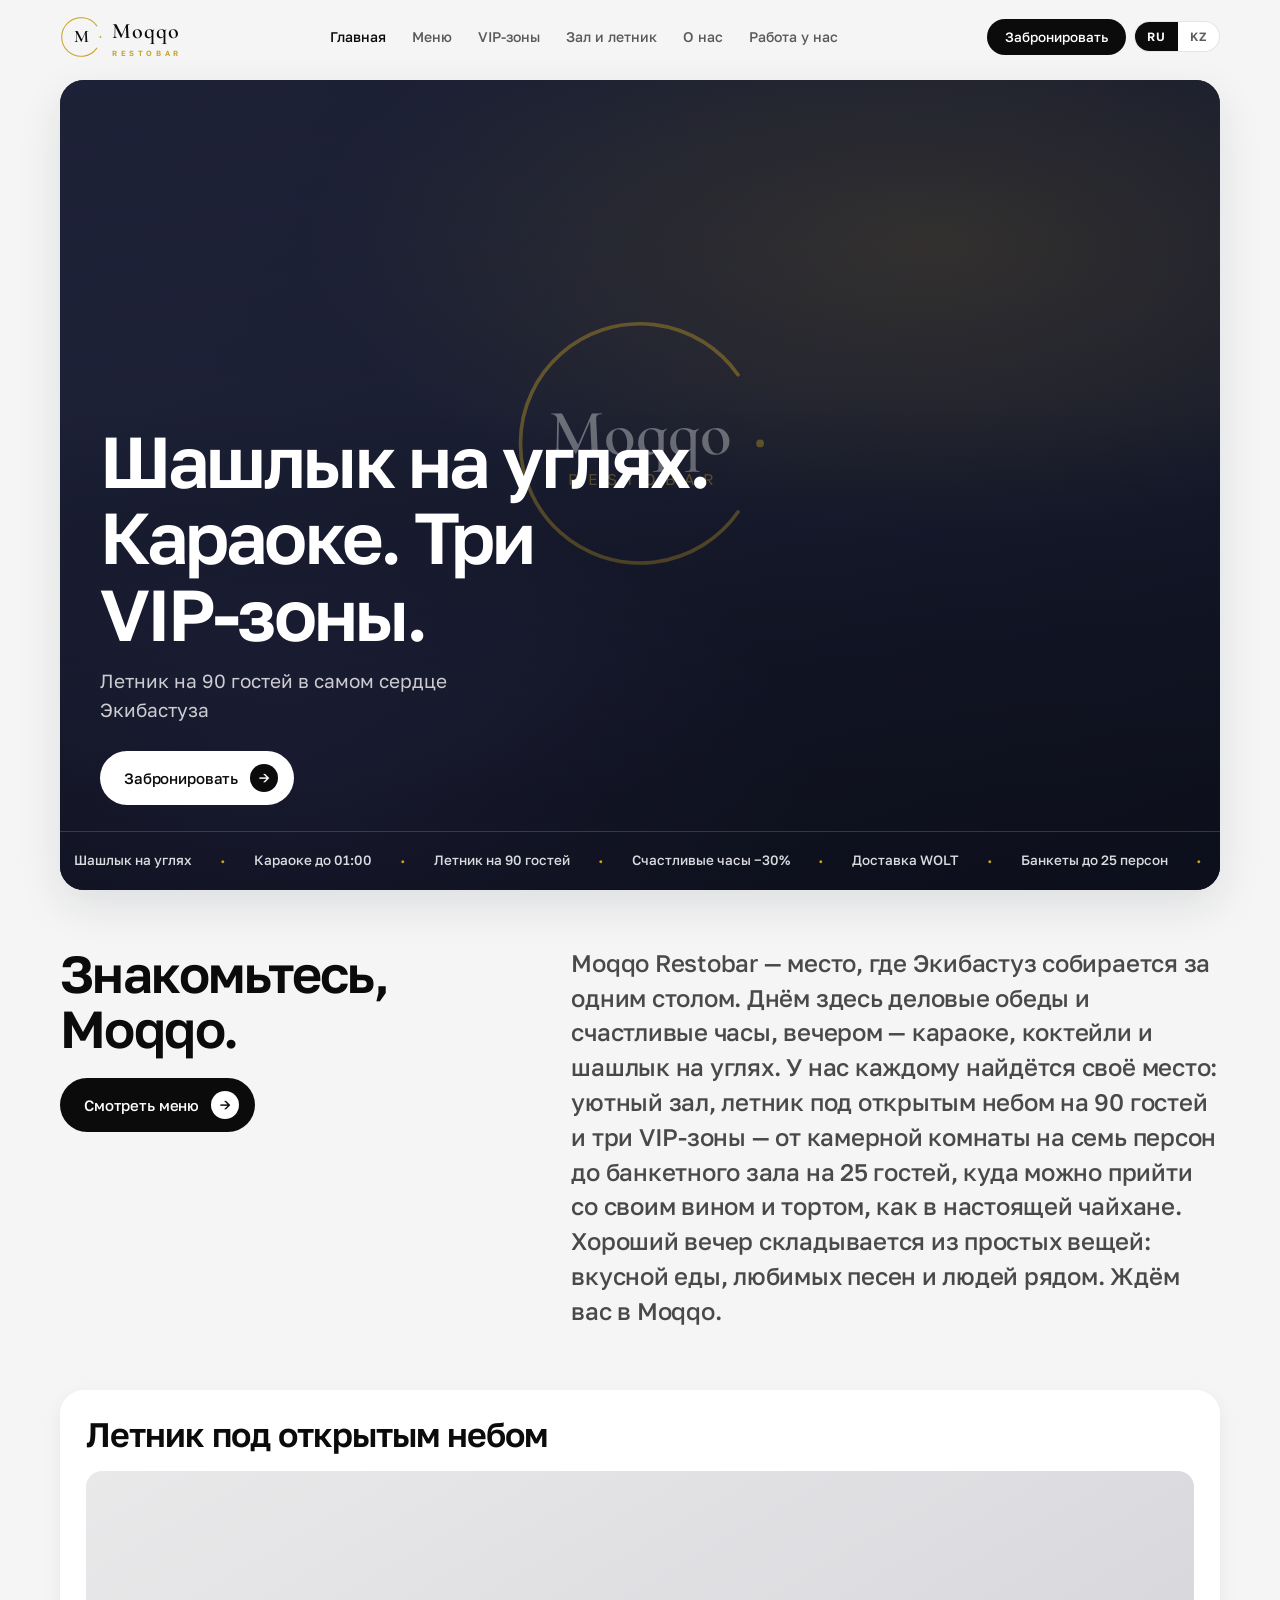
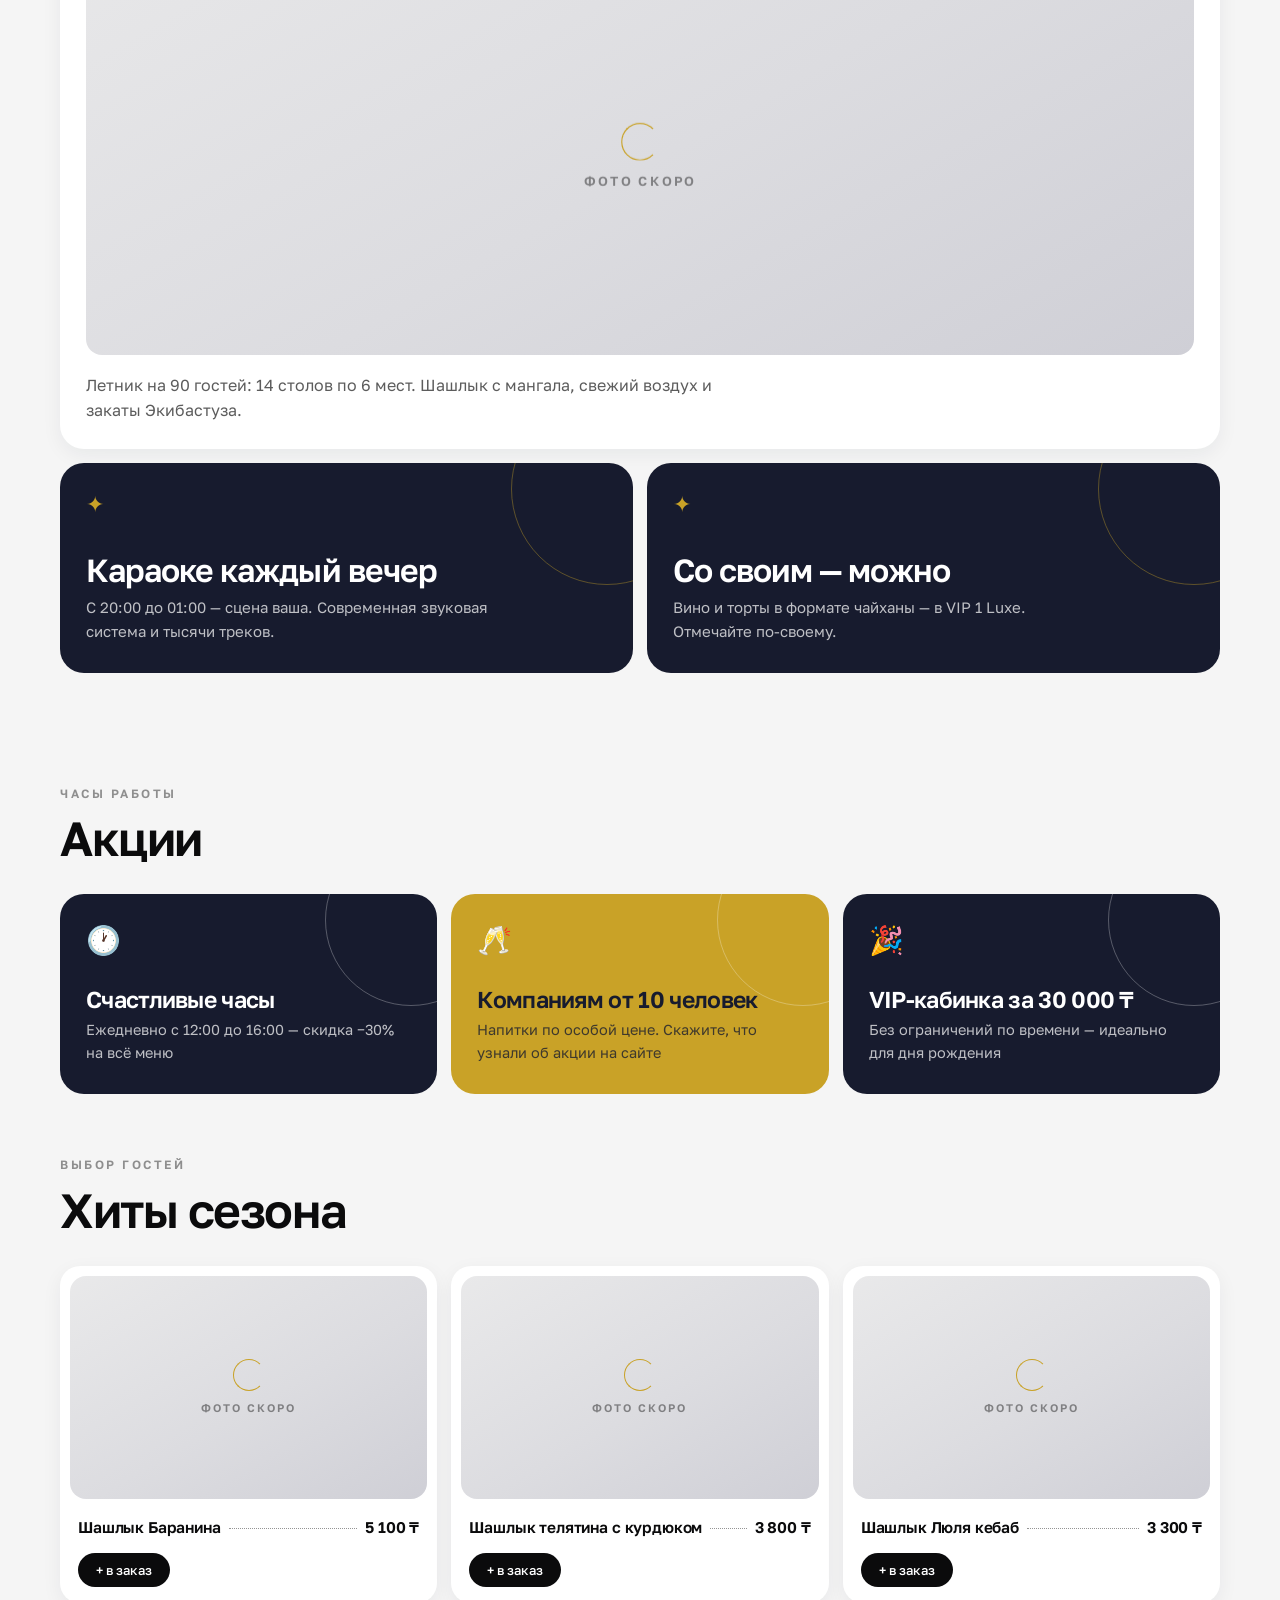
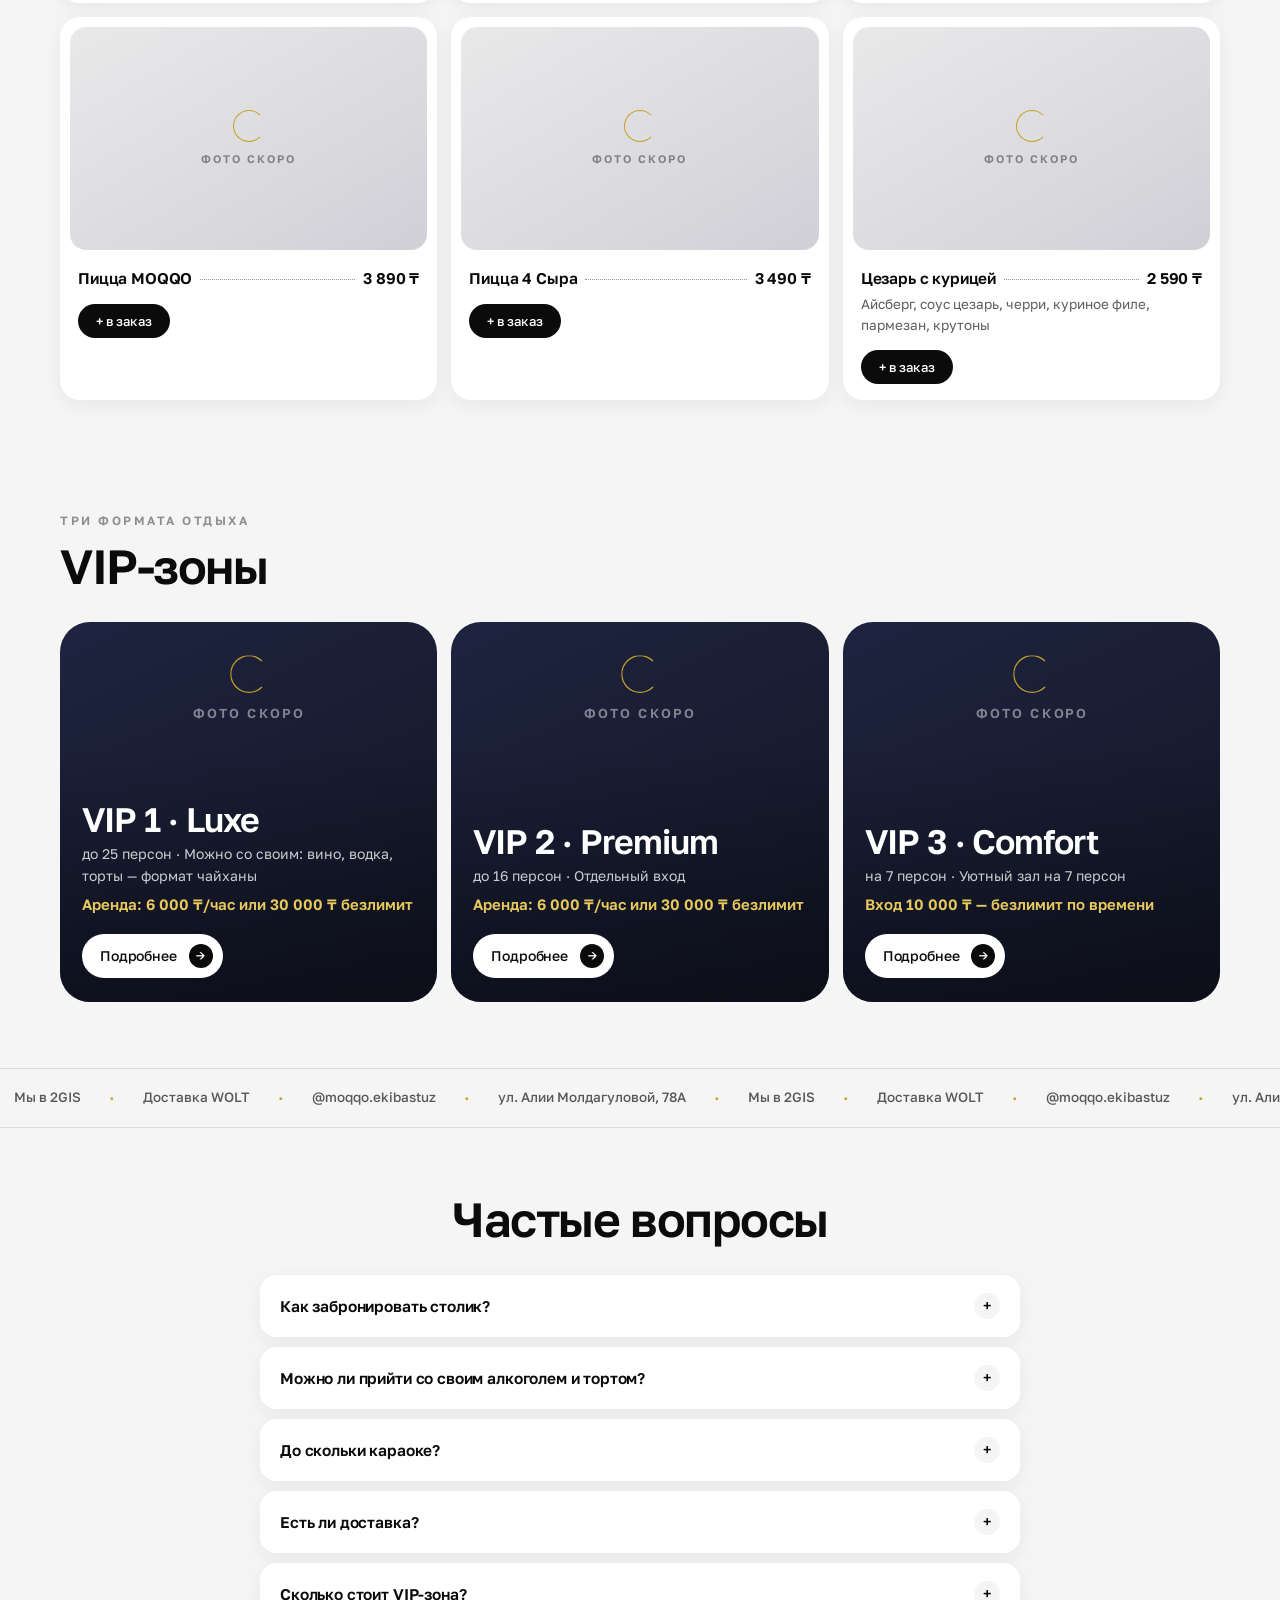
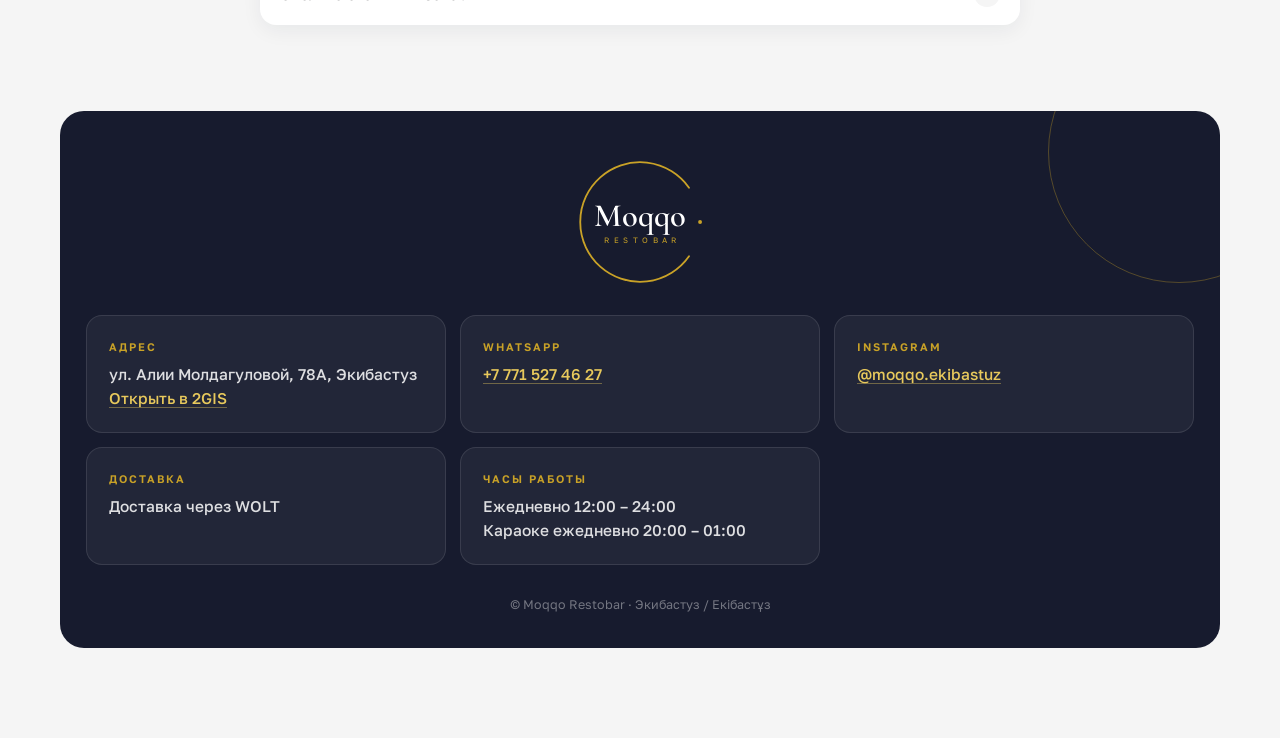
==== commit 9278e062: "Полировка: PWA-цвета новой палитры, геометрия шапки, бесшовные бегущие строки, неразрывный дефис, фо" ====
--- a/index.html
+++ b/index.html
@@ -5,7 +5,7 @@
 <meta name="viewport" content="width=device-width, initial-scale=1, viewport-fit=cover">
 <title>Moqqo Restobar — Экибастуз | Шашлык на углях, караоке, VIP-зоны</title>
 <meta name="description" content="Moqqo Restobar в Экибастузе: шашлык на углях, караоке до 01:00, три VIP-зоны и летник на 90 гостей. Ул. Алии Молдагуловой, 78А.">
-<meta name="theme-color" content="#0d1033">
+<meta name="theme-color" content="#f5f5f5">
 <link rel="manifest" href="manifest.webmanifest">
 <link rel="icon" type="image/png" href="img/icon-192.png">
 <link rel="apple-touch-icon" href="img/icon-192.png">
--- a/css/style.css
+++ b/css/style.css
@@ -59,6 +59,9 @@
   clip: rect(0 0 0 0); white-space: nowrap;
 }
 
+/* видимый фокус с клавиатуры */
+:focus-visible { outline: 2px solid currentColor; outline-offset: 3px; border-radius: 6px; }
+
 .gold { color: var(--gold); }
 .dim { color: var(--ink-60); }
 .gold-link { color: inherit; border-bottom: 1px solid var(--ink-40); transition: border-color var(--tr); }
@@ -130,7 +133,7 @@
 
 @media (max-width: 899px) {
   .main-nav {
-    position: fixed; inset: 70px 16px auto 16px; z-index: 49;
+    position: fixed; inset: 80px 16px auto 16px; z-index: 49;
     flex-direction: column; gap: 0;
     background: #fff; border-radius: var(--r-m);
     box-shadow: var(--shadow);
@@ -142,6 +145,12 @@
 }
 @media (min-width: 900px) {
   .burger { display: none; }
+}
+/* узкий десктоп: чуть компактнее, чтобы всё стояло в одну линию с воздухом */
+@media (min-width: 900px) and (max-width: 1023px) {
+  .main-nav { gap: 16px; font-size: 13.5px; }
+  .book-pill { padding: 9px 14px; font-size: 13px; }
+  .brand-name { font-size: 20px; }
 }
 
 /* ---------- Кнопки: чёрные пилюли ---------- */
@@ -211,8 +220,9 @@
 .hero-overlay {
   position: relative; z-index: 1;
   padding: 90px 22px 26px;
-  color: #fff; max-width: 720px;
-}
+  color: #fff; max-width: 780px;
+}
+@media (min-width: 900px) { .hero-overlay { padding-left: 40px; } }
 .hero-overlay h1 {
   font-size: clamp(34px, 7.4vw, 72px);
   margin-bottom: 14px;
@@ -385,7 +395,7 @@
 
 /* ---------- Меню: чипсы категорий ---------- */
 .cat-nav {
-  position: sticky; top: 66px; z-index: 40;
+  position: sticky; top: 74px; z-index: 40;
   display: flex; gap: 8px; overflow-x: auto; padding: 12px 0;
   background: rgba(245, 245, 245, 0.9); backdrop-filter: blur(10px);
   -webkit-backdrop-filter: blur(10px);
@@ -515,6 +525,7 @@
   font-size: 21px; line-height: 1.4; padding: 15px 0;
   border-bottom: 1px solid var(--line);
 }
+.waiter-row > span:last-child { white-space: nowrap; }
 .waiter-row b { color: var(--gold); }
 .waiter-total { font-size: 28px; font-weight: 600; border-bottom: 0; margin-top: 8px; }
 
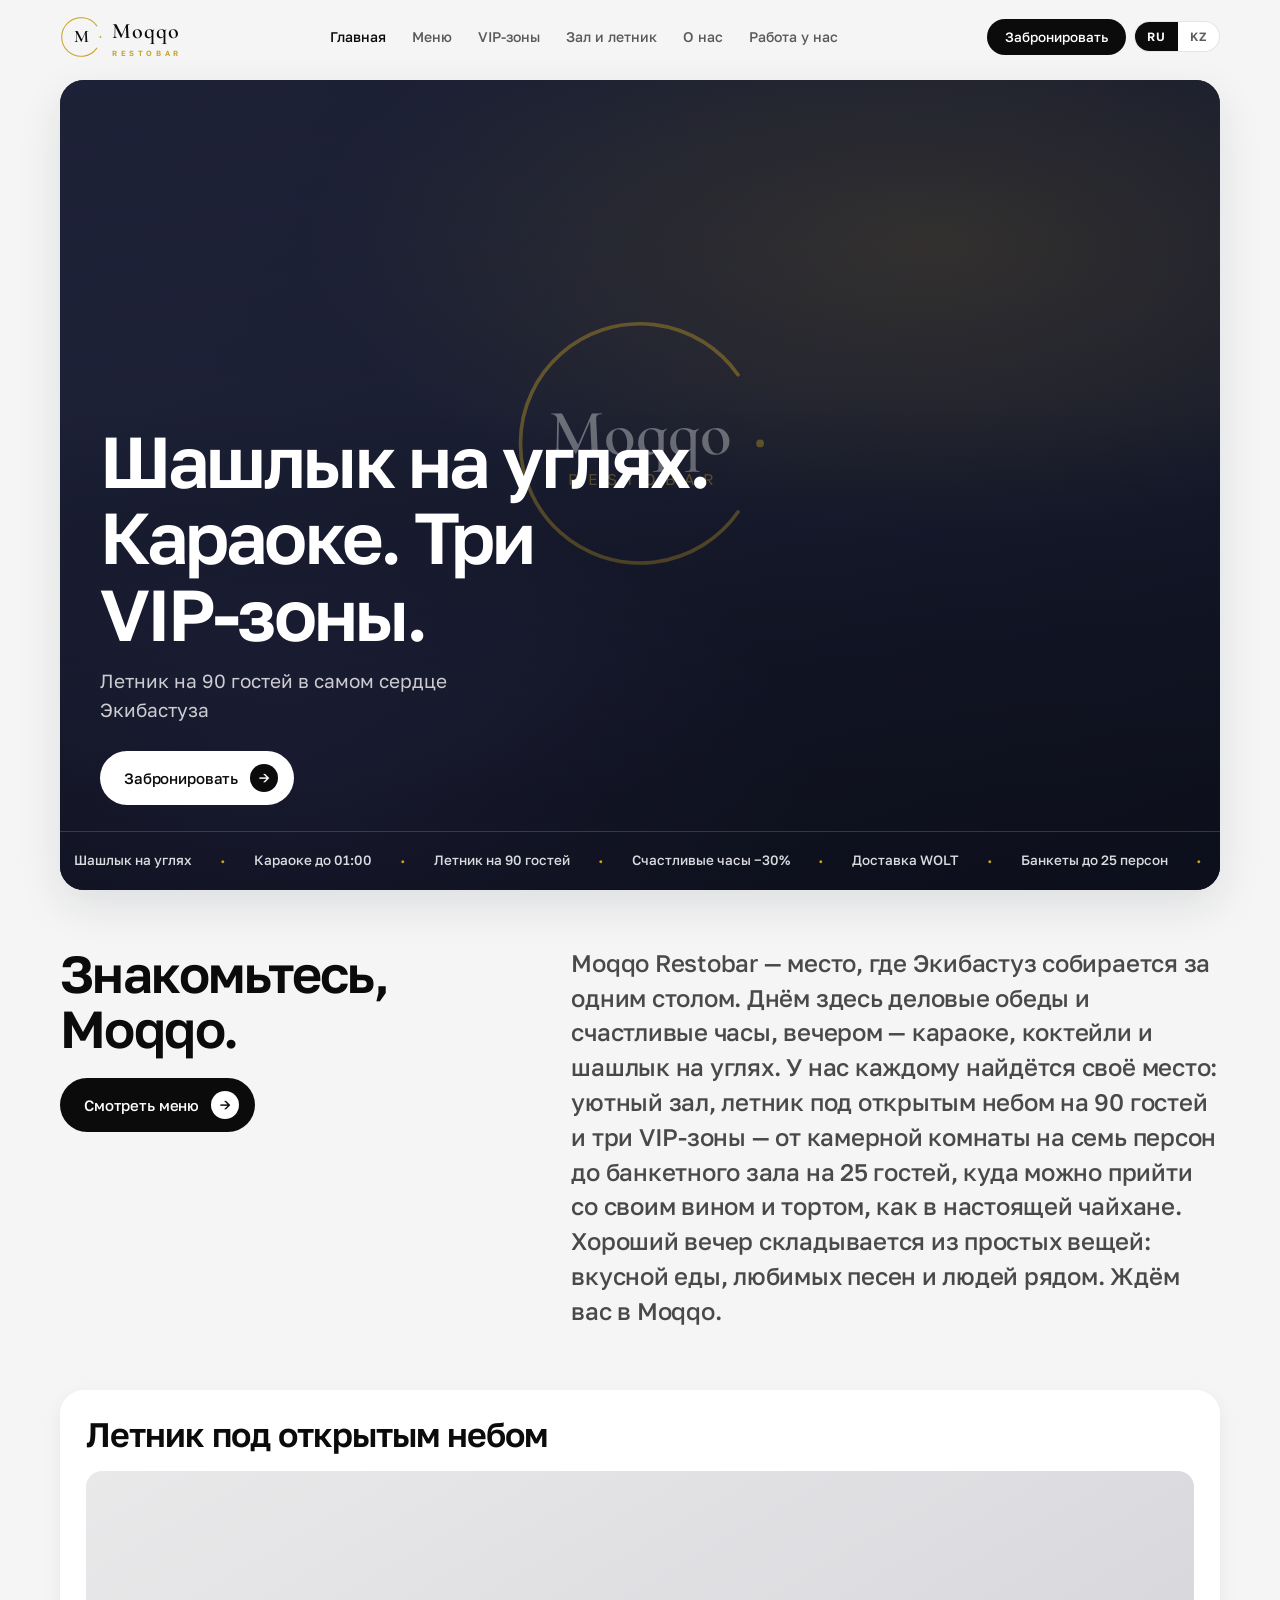
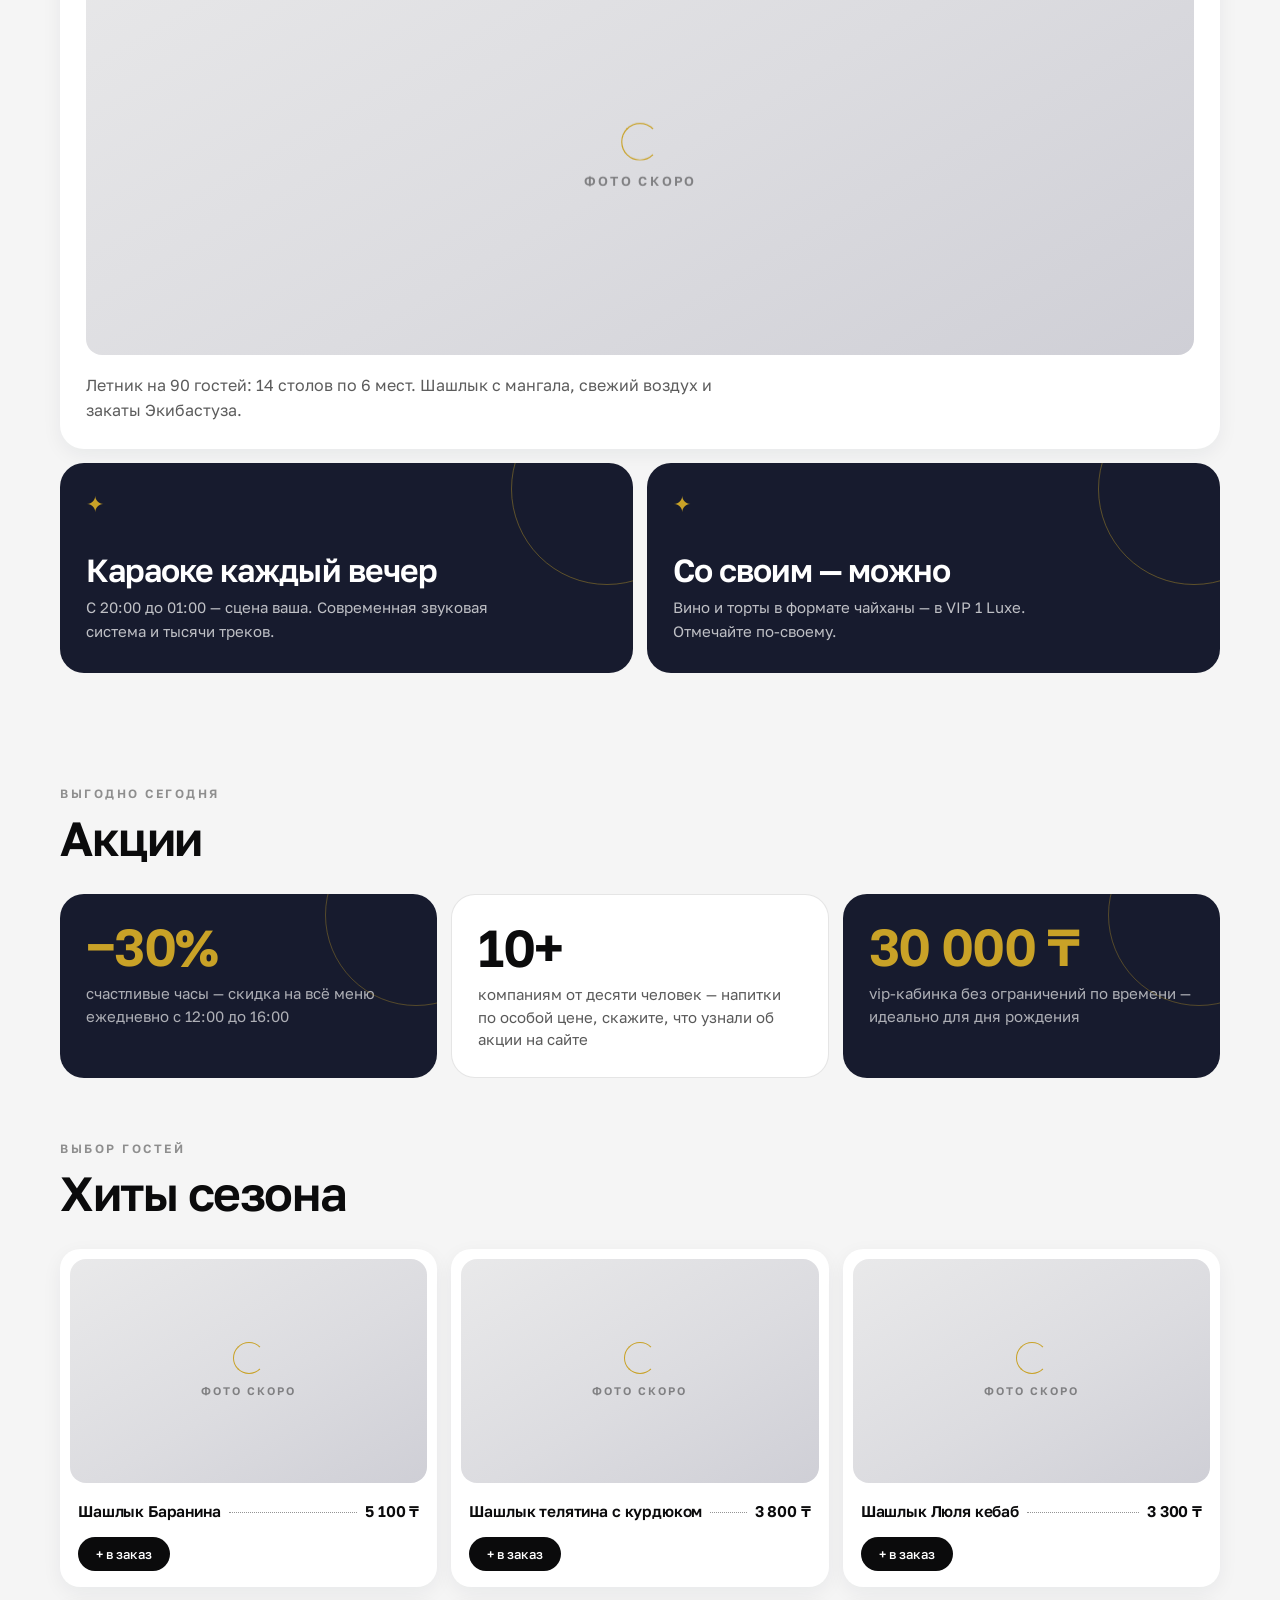
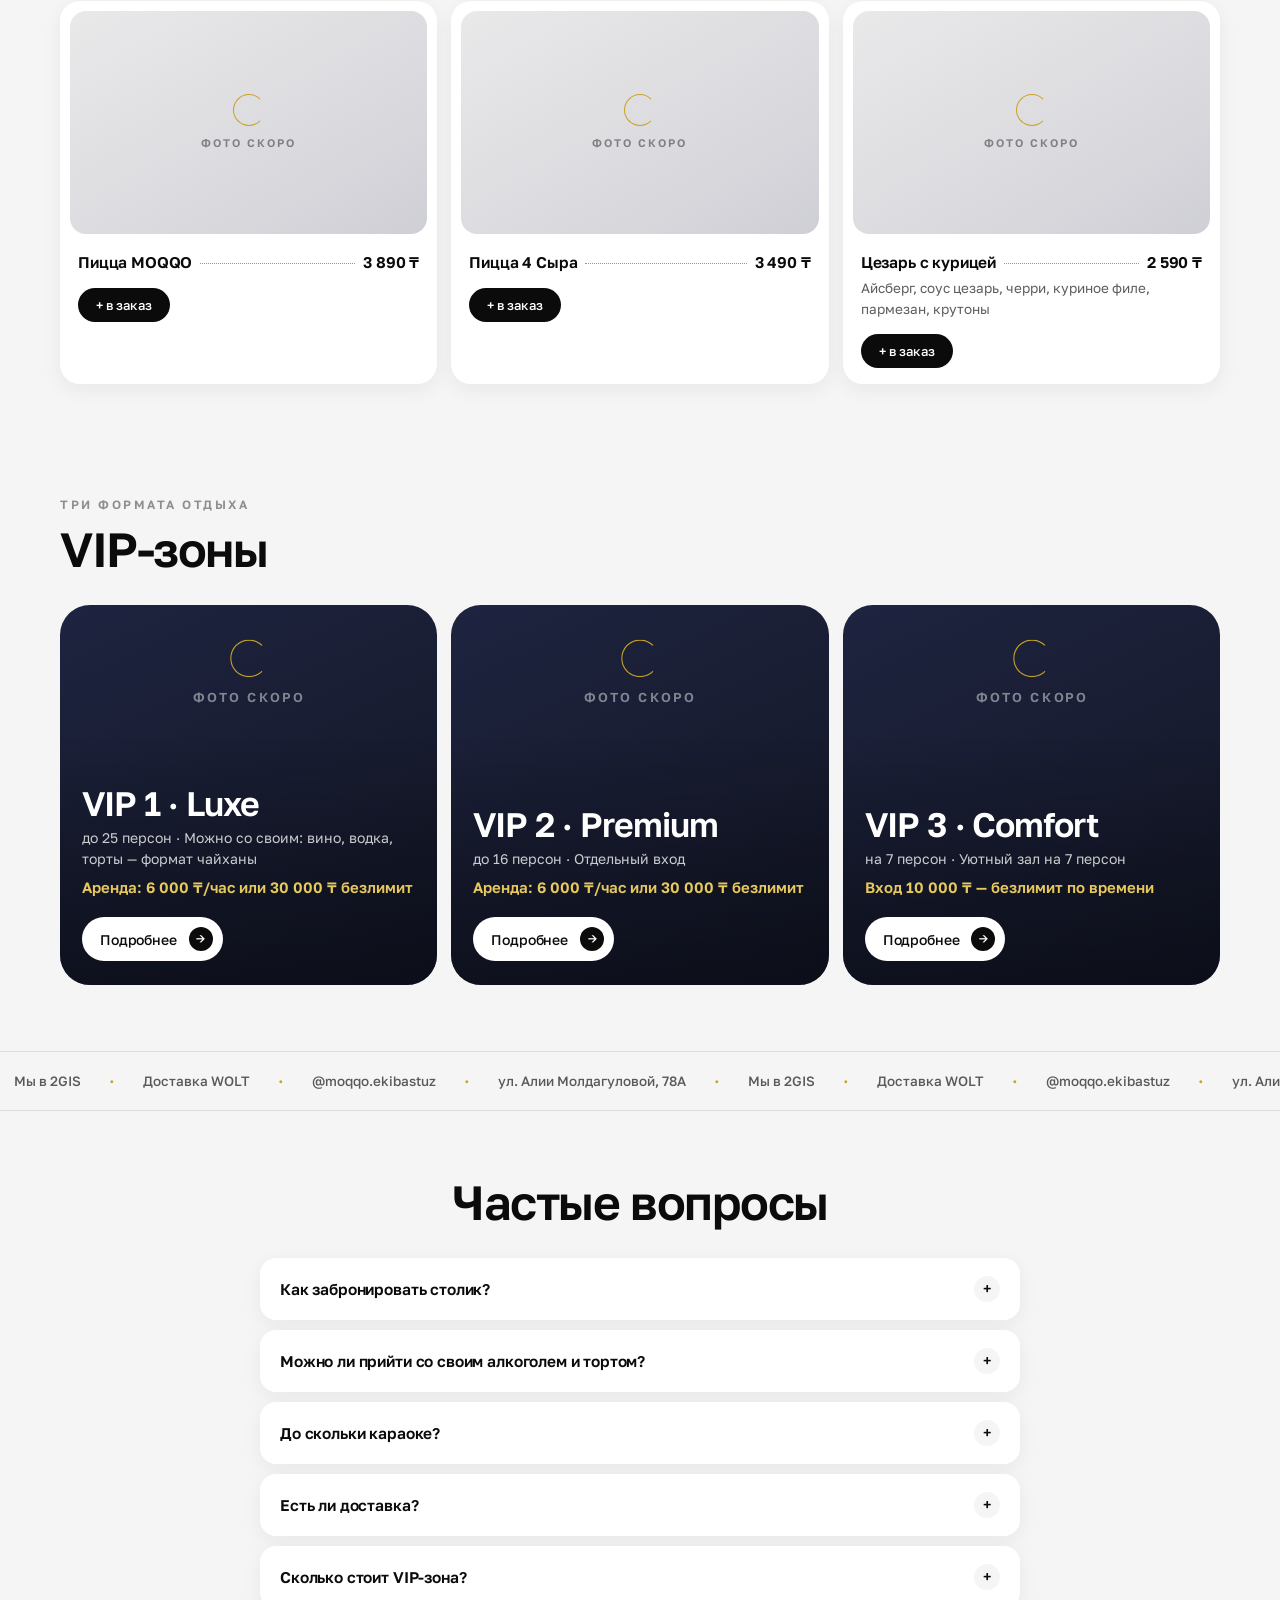
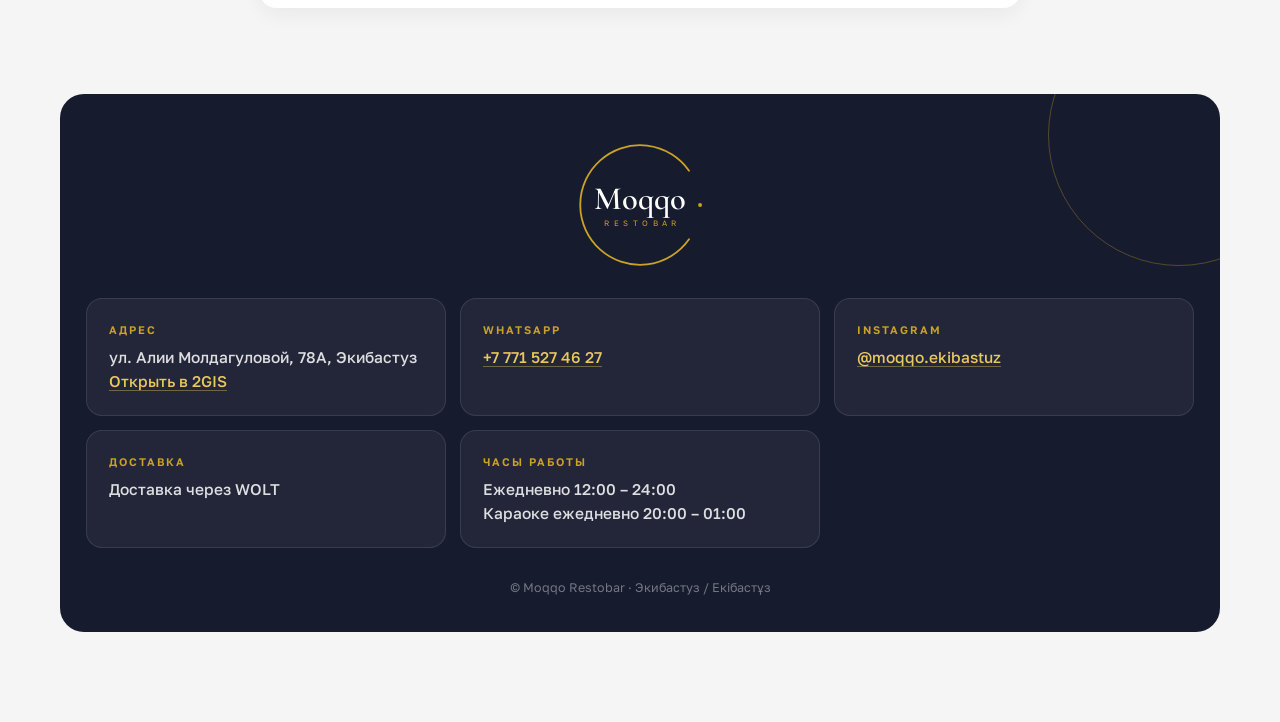
==== commit 7bd8a513: "Меню: строгая фильтрация категорий вкладками; акции в фирменной палитре (цифра + подпись) Co-Authore" ====
--- a/index.html
+++ b/index.html
@@ -83,8 +83,8 @@
 <!-- Акции -->
 <section class="section">
   <div class="wrap">
-    <div class="sec-head"><p class="eyebrow" data-i18n="c.hours"></p><h2 data-i18n="sec.promos"></h2></div>
-    <div class="promo-grid" id="promoGrid"></div>
+    <div class="sec-head"><p class="eyebrow" data-i18n="sec.promosSub"></p><h2 data-i18n="sec.promos"></h2></div>
+    <div class="promo-grid" data-promos></div>
   </div>
 </section>
 
--- a/css/style.css
+++ b/css/style.css
@@ -322,25 +322,31 @@
 .photo-box.dark { background: linear-gradient(155deg, var(--navy-2), var(--navy) 60%, #10131f); }
 .photo-box.dark .ph-in { color: rgba(255, 255, 255, 0.45); }
 
-/* ---------- Акции: тёмные и золотые карточки ---------- */
+/* ---------- Акции: фирменная палитра, цифра + подпись ----------
+   Чередование: тёмно-синяя с золотом → белая с обводкой → тёмно-синяя. */
 .promo-grid { display: grid; gap: 14px; }
 .promo-card {
-  border-radius: var(--r-l); padding: 30px 26px;
-  background: var(--navy); color: #fff;
-  min-height: 200px;
-  display: flex; flex-direction: column; justify-content: flex-end; gap: 8px;
+  border-radius: var(--r-l); padding: 26px;
+  background: var(--navy); color: var(--gold);
+  display: flex; flex-direction: column; gap: 10px;
   position: relative; overflow: hidden;
 }
-.promo-card:nth-child(3n+2) { background: var(--gold); color: var(--navy); }
-.promo-card:nth-child(3n+2) p { color: rgba(23, 27, 46, 0.78); }
-.promo-card::after {
-  content: ""; position: absolute; top: -60px; right: -60px;
-  width: 170px; height: 170px; border-radius: 50%;
-  border: 1px solid rgba(255, 255, 255, 0.28);
-}
-.promo-icon { font-size: 28px; position: absolute; top: 24px; left: 26px; }
-.promo-card h3 { font-size: 23px; }
-.promo-card p { color: rgba(255, 255, 255, 0.72); font-size: 14.5px; }
+.promo-card::after { /* тонкое золотое кольцо — фирменная деталь тёмных карточек */
+  content: ""; position: absolute; top: -70px; right: -70px;
+  width: 180px; height: 180px; border-radius: 50%;
+  border: 1px solid rgba(201, 162, 39, 0.35);
+}
+.promo-num {
+  font-size: clamp(38px, 6vw, 52px); font-weight: 600;
+  letter-spacing: -0.03em; line-height: 1;
+}
+.promo-card p { color: rgba(255, 255, 255, 0.65); font-size: 15px; line-height: 1.5; }
+.promo-card:nth-child(3n+2) {
+  background: #fff; color: var(--ink);
+  border: 1px solid var(--line);
+}
+.promo-card:nth-child(3n+2)::after { display: none; }
+.promo-card:nth-child(3n+2) p { color: rgba(0, 0, 0, 0.65); }
 @media (min-width: 700px) { .promo-grid { grid-template-columns: repeat(3, 1fr); } }
 
 /* ---------- VIP: большие карточки с фото на весь фон ---------- */
@@ -405,9 +411,21 @@
 .chip {
   flex: none; font-size: 13px; font-weight: 500; padding: 9px 18px; border-radius: 99px;
   border: 1px solid var(--line); color: var(--ink-60); white-space: nowrap;
-  background: #fff; transition: color var(--tr), background var(--tr);
-}
-.chip:hover { color: #fff; background: var(--ink); border-color: var(--ink); }
+  background: #fff; cursor: pointer; font-family: var(--sans);
+  transition: color var(--tr), background var(--tr), border-color var(--tr);
+}
+.chip:hover { color: var(--ink); border-color: var(--ink-40); }
+.chip.on { color: #fff; background: var(--ink); border-color: var(--ink); }
+
+/* панель категории: показывается только одна, с плавным появлением */
+.menu-panel { padding: 26px 0 10px; }
+.menu-panel .sec-head { margin-bottom: 24px; }
+.fadein { animation: panelIn 0.35s ease both; }
+@keyframes panelIn {
+  from { opacity: 0; transform: translateY(12px); }
+  to { opacity: 1; transform: none; }
+}
+@media (prefers-reduced-motion: reduce) { .fadein { animation: none; } }
 
 /* ---------- Меню: карточки блюд ---------- */
 .menu-cat { padding: 40px 0 8px; scroll-margin-top: 126px; }
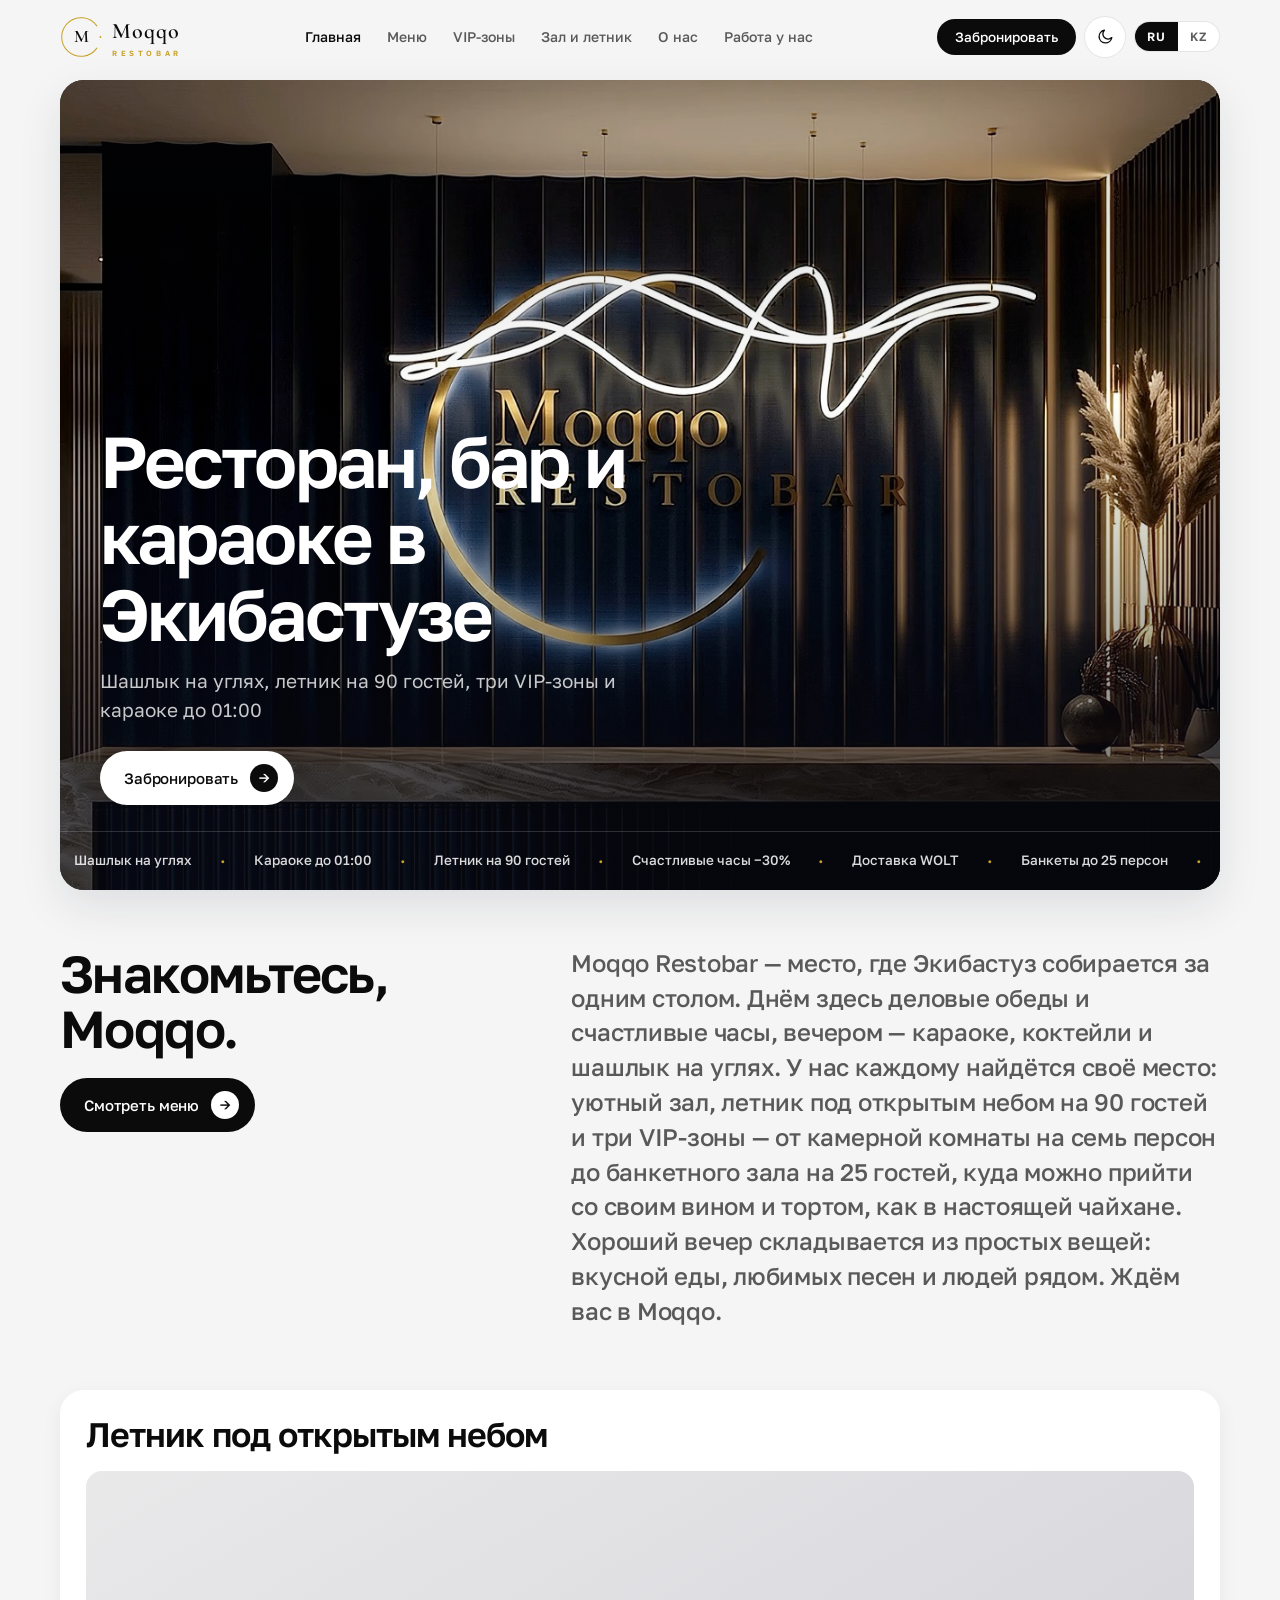
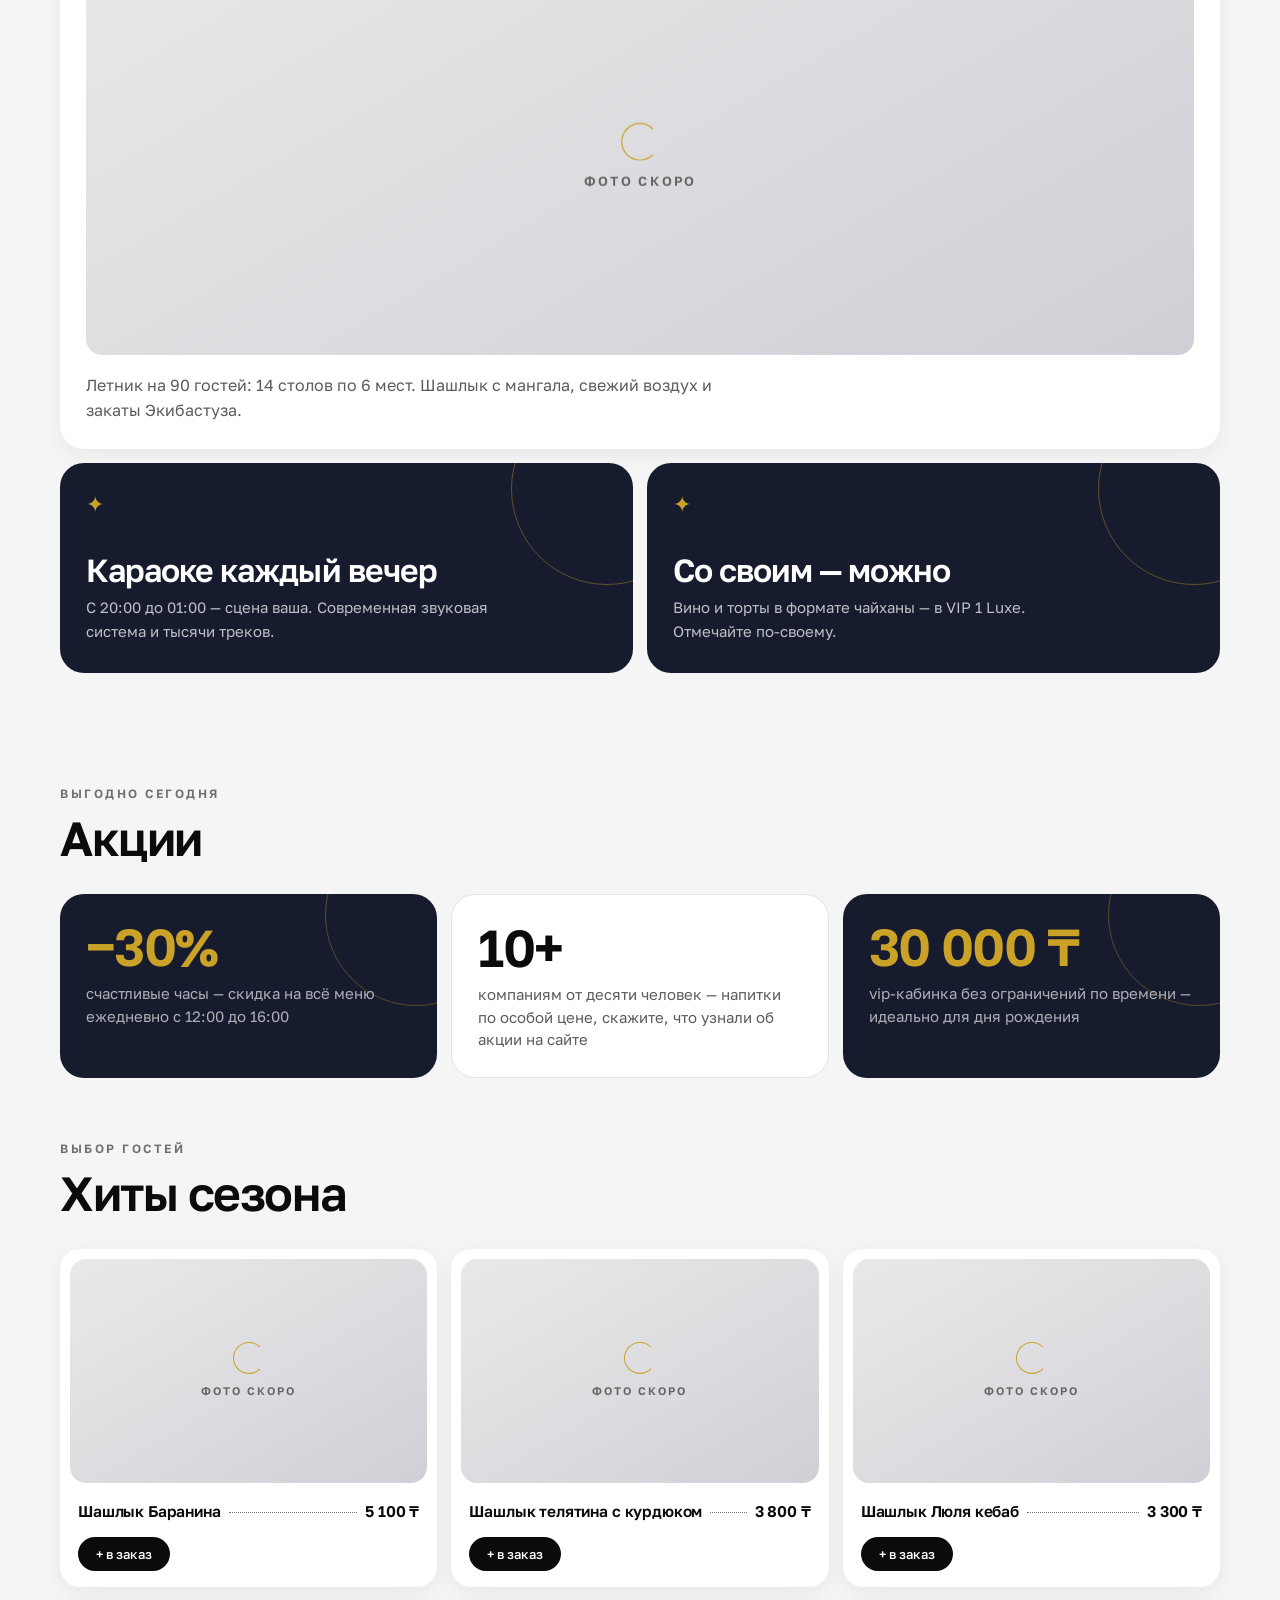
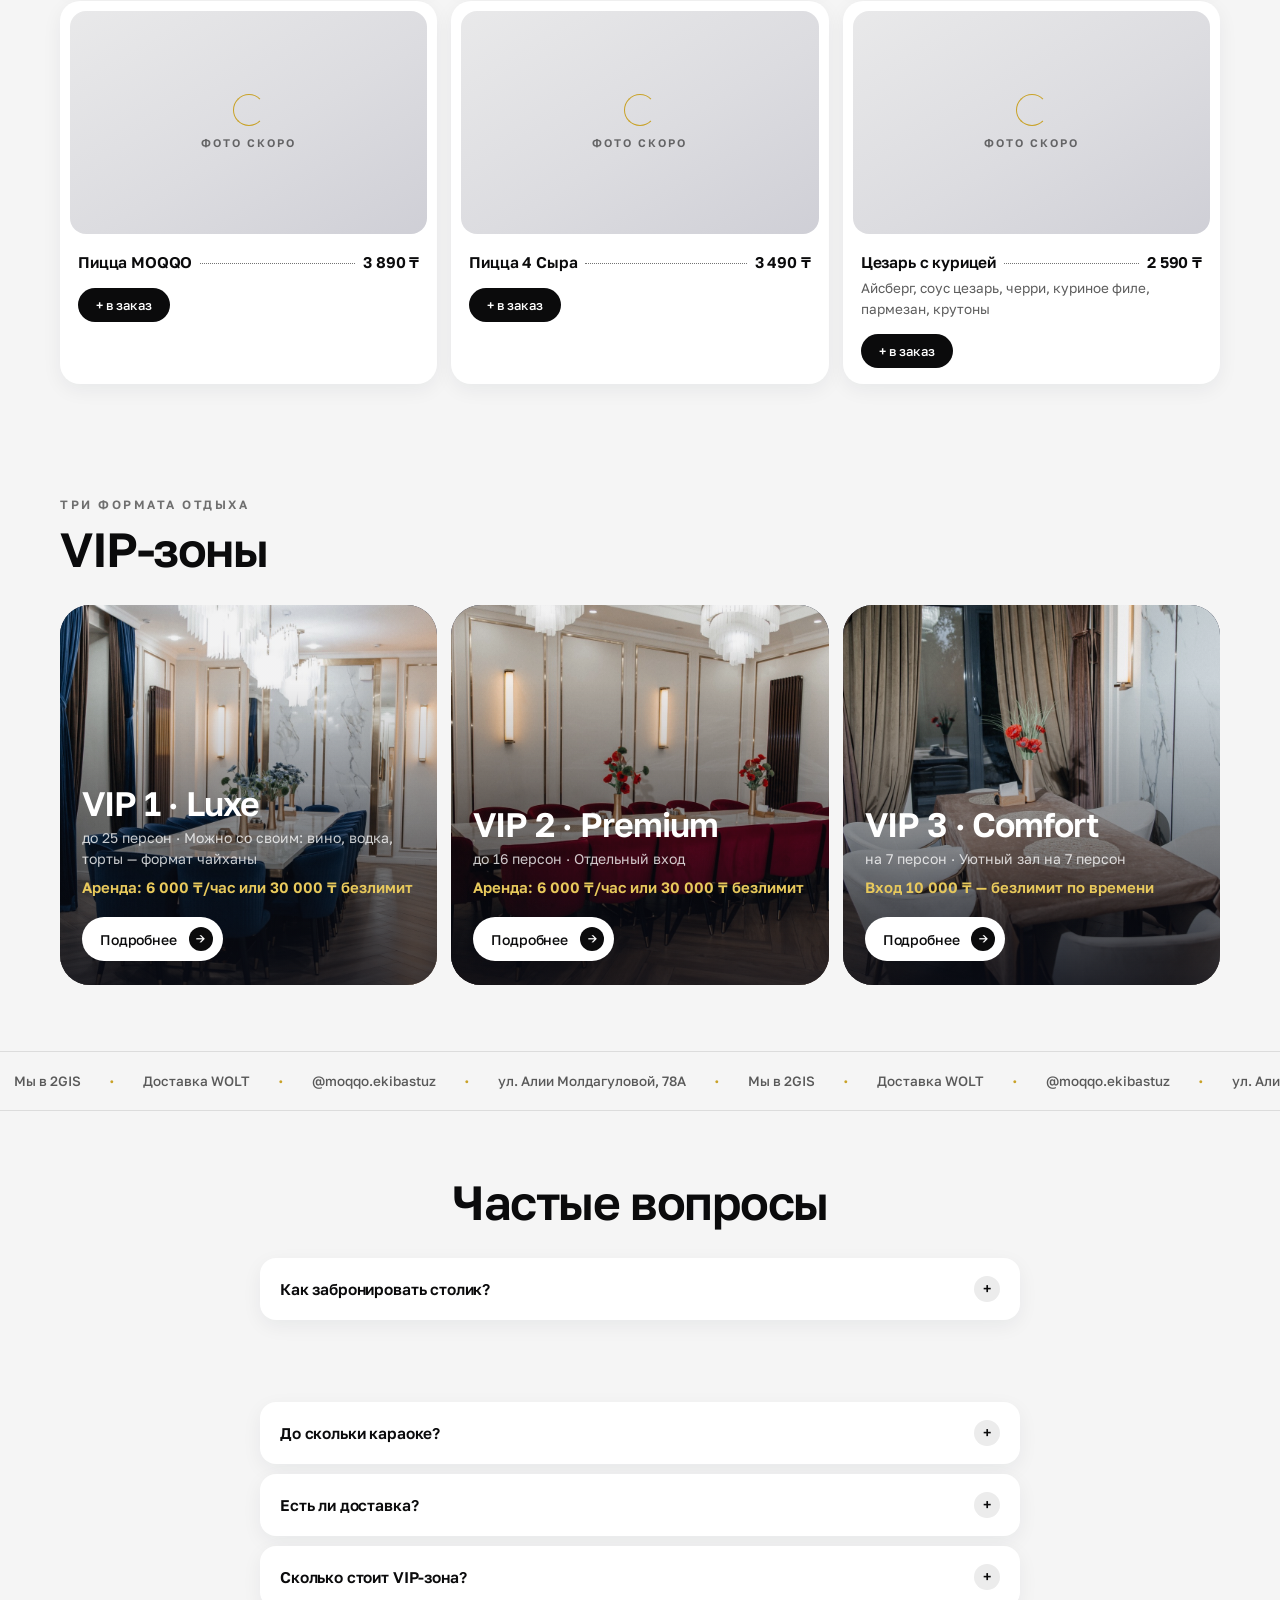
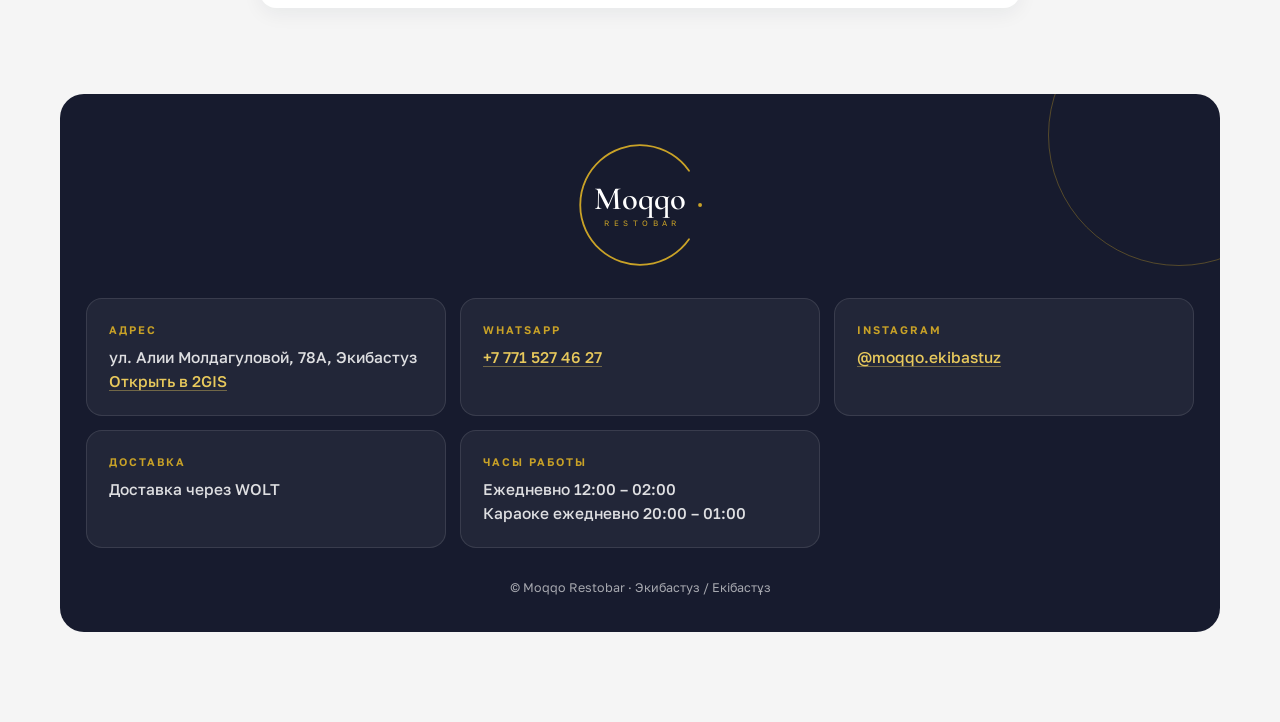
==== commit ec315a23: "Тёмная тема: CSS-переменные + [data-theme=dark], переключатель в шапке и мобильном меню, инлайн-скри" ====
--- a/index.html
+++ b/index.html
@@ -6,6 +6,7 @@
 <title>Moqqo Restobar — Экибастуз | Шашлык на углях, караоке, VIP-зоны</title>
 <meta name="description" content="Moqqo Restobar в Экибастузе: шашлык на углях, караоке до 01:00, три VIP-зоны и летник на 90 гостей. Ул. Алии Молдагуловой, 78А.">
 <meta name="theme-color" content="#f5f5f5">
+<script>(function(){try{var t=localStorage.getItem("moqqo_theme");if(!t){t=window.matchMedia&&matchMedia("(prefers-color-scheme: dark)").matches?"dark":"light"}document.documentElement.dataset.theme=t;var m=document.querySelector('meta[name="theme-color"]');if(m)m.content=t==="dark"?"#0e1126":"#f5f5f5"}catch(e){}})();</script>
 <link rel="manifest" href="manifest.webmanifest">
 <link rel="icon" type="image/png" href="img/icon-192.png">
 <link rel="apple-touch-icon" href="img/icon-192.png">
@@ -32,9 +33,14 @@
       <a href="hall.html" data-i18n="nav.hall"></a>
       <a href="about.html" data-i18n="nav.about"></a>
       <a href="jobs.html" data-i18n="nav.jobs"></a>
+      <button class="nav-theme" data-theme-toggle><span data-theme-label></span></button>
     </nav>
     <div class="header-right">
       <a class="book-pill" data-book-wa href="#" target="_blank" rel="noopener" data-i18n="btn.bookShort"></a>
+      <button class="theme-btn" data-theme-toggle aria-label="Переключить тему">
+        <svg class="icon-moon" viewBox="0 0 24 24" fill="none" stroke="currentColor" stroke-width="1.8" stroke-linecap="round" stroke-linejoin="round" aria-hidden="true"><path d="M21 12.8A8.5 8.5 0 1 1 11.2 3a6.8 6.8 0 0 0 9.8 9.8z"/></svg>
+        <svg class="icon-sun" viewBox="0 0 24 24" fill="none" stroke="currentColor" stroke-width="1.8" stroke-linecap="round" aria-hidden="true"><circle cx="12" cy="12" r="4"/><path d="M12 2v2M12 20v2M4.9 4.9l1.4 1.4M17.7 17.7l1.4 1.4M2 12h2M20 12h2M4.9 19.1l1.4-1.4M17.7 6.3l1.4-1.4"/></svg>
+      </button>
       <div class="lang-switch" role="group" aria-label="Язык">
         <button class="lang-btn" data-lang="ru">RU</button>
         <button class="lang-btn" data-lang="kz">KZ</button>
@@ -57,7 +63,7 @@
       <div class="hero-overlay">
         <h1 data-site="heroTitle"></h1>
         <p class="hero-sub" data-site="heroSub"></p>
-        <a class="btn" data-book-wa href="#" target="_blank" rel="noopener"><span data-i18n="btn.bookShort"></span><span class="arr">→</span></a>
+        <a class="btn btn-on-photo" data-book-wa href="#" target="_blank" rel="noopener"><span data-i18n="btn.bookShort"></span><span class="arr">→</span></a>
       </div>
       <div class="marquee"><div class="marquee-track" data-marquee="marquee1"></div></div>
     </div>
--- a/css/style.css
+++ b/css/style.css
@@ -1,21 +1,45 @@
 /* ============================================================
    MOQQO RESTOBAR — стили (премиальный финтех-минимализм).
-   Фон #F5F5F5, чёрный текст, чёрные кнопки-пилюли,
-   тёмно-синие #171b2e карточки с золотом #c9a227.
-   Шрифт Golos Text (макс. вес 600), заголовки с плотным
-   межстрочным и отрицательным letter-spacing.
+   Светлая тема: фон #F5F5F5, чёрный текст, чёрные кнопки-пилюли.
+   Тёмная тема: переопределение переменных через html[data-theme="dark"]
+   (фон #0e1126, карточки #171b2e, золотые кнопки) — без дублирования стилей.
+   Шрифт Golos Text (макс. вес 600).
    ============================================================ */
 
 :root {
-  --bg: #f5f5f5;
-  --ink: #0b0b0c;                     /* основной чёрный */
-  --ink-60: rgba(0, 0, 0, 0.64);      /* вторичный текст */
-  --ink-40: rgba(0, 0, 0, 0.42);
+  /* --- поверхности --- */
+  --bg: #f5f5f5;                      /* фон страницы */
+  --card: #ffffff;                    /* карточки */
+  --elev: #ececec;                    /* приподнятые элементы, hover */
+  --card-alt: #ffffff;                /* «белая» акцентная карточка (акции) */
+
+  /* --- текст --- */
+  --ink: #0b0b0c;                     /* основной */
+  --ink-60: rgba(0, 0, 0, 0.64);      /* вторичный */
+  --ink-40: rgba(0, 0, 0, 0.55);   /* AA: 4.74 на белом */
+  --line: rgba(0, 0, 0, 0.1);         /* обводки */
+
+  /* --- фирменные (одинаковы в обеих темах) --- */
   --navy: #171b2e;                    /* тёмно-синие карточки */
   --navy-2: #1e2440;
   --gold: #c9a227;                    /* золото под логотип */
   --gold-soft: #e8c95c;
-  --line: rgba(0, 0, 0, 0.1);
+
+  /* --- кнопки-пилюли (в тёмной теме становятся золотыми) --- */
+  --pill-bg: #0b0b0c;
+  --pill-fg: #ffffff;
+  --pill-hover: #000000;
+  --pill-arr-bg: #ffffff;             /* кружок со стрелкой внутри пилюли */
+  --pill-arr-fg: #0b0b0c;
+
+  /* --- стекло шапки и строки категорий --- */
+  --header-glass: rgba(245, 245, 245, 0.82);
+  --catnav-glass: rgba(245, 245, 245, 0.9);
+
+  /* --- декор --- */
+  --decor-line: rgba(23, 27, 46, 0.1);       /* кольца-параллакс */
+  --ph-grad: linear-gradient(150deg, #e9e9ea, #dcdce0 55%, #cfcfd6); /* заглушка фото */
+
   --white: #ffffff;
   --sans: "Golos Text", -apple-system, "Segoe UI", sans-serif;
   --serif: "Cormorant Garamond", Georgia, serif; /* только для знака Moqqo */
@@ -28,6 +52,39 @@
   --tr: 200ms ease;
 }
 
+/* ---------- ТЁМНАЯ ТЕМА: только переменные и точечные правки ---------- */
+html[data-theme="dark"] {
+  --bg: #0e1126;
+  --card: #171b2e;
+  --elev: #1d2340;
+  --card-alt: #1d2340;
+
+  --ink: #f2efe6;
+  --ink-60: rgba(242, 239, 230, 0.65);
+  --ink-40: rgba(242, 239, 230, 0.58); /* AA: 5.78 на карточке */
+  --line: rgba(255, 255, 255, 0.12);
+
+  --pill-bg: #c9a227;                 /* чёрные пилюли становятся золотыми */
+  --pill-fg: #171b2e;
+  --pill-hover: #d8b23a;
+  --pill-arr-bg: #171b2e;
+  --pill-arr-fg: #e8c95c;
+
+  --header-glass: rgba(14, 17, 38, 0.82);
+  --catnav-glass: rgba(14, 17, 38, 0.9);
+
+  --decor-line: rgba(201, 162, 39, 0.3);      /* дуги декора — золотые */
+  --ph-grad: linear-gradient(150deg, #1d2340, #171b2e 55%, #121527);
+
+  --shadow: 0 16px 44px rgba(0, 0, 0, 0.5);
+  --shadow-soft: 0 6px 20px rgba(0, 0, 0, 0.35);
+}
+
+/* плавный переход цветов только при переключении темы (класс вешает JS) */
+html.theme-anim, html.theme-anim *, html.theme-anim *::before, html.theme-anim *::after {
+  transition: background-color 200ms ease, color 200ms ease, border-color 200ms ease, box-shadow 200ms ease !important;
+}
+
 * { margin: 0; padding: 0; box-sizing: border-box; }
 
 html { scroll-behavior: smooth; }
@@ -79,7 +136,7 @@
   transition: background var(--tr), box-shadow var(--tr), backdrop-filter var(--tr);
 }
 .site-header.scrolled {
-  background: rgba(245, 245, 245, 0.82);
+  background: var(--header-glass);
   backdrop-filter: blur(14px);
   -webkit-backdrop-filter: blur(14px);
   box-shadow: 0 1px 0 var(--line);
@@ -101,30 +158,54 @@
 
 .book-pill {
   display: inline-flex; align-items: center;
-  background: var(--ink); color: #fff;
+  background: var(--pill-bg); color: var(--pill-fg);
   font: 500 13.5px var(--sans);
   border-radius: 99px; padding: 10px 18px;
   transition: background var(--tr);
   white-space: nowrap;
 }
-.book-pill:hover { background: #000; }
+.book-pill:hover { background: var(--pill-hover); }
 @media (max-width: 599px) { .book-pill { display: none; } }
 
 .lang-switch {
   display: flex; border: 1px solid var(--line); border-radius: 99px; overflow: hidden;
-  background: #fff;
+  background: var(--card);
 }
 .lang-btn {
   background: none; border: 0; color: var(--ink-60); font: 600 12px var(--sans);
   padding: 7px 12px; cursor: pointer; letter-spacing: 1px; transition: background var(--tr), color var(--tr);
 }
-.lang-btn.on { background: var(--ink); color: #fff; }
+.lang-btn.on { background: var(--pill-bg); color: var(--pill-fg); }
+
+/* Кнопка темы: солнце/луна */
+.theme-btn {
+  display: inline-flex; align-items: center; justify-content: center;
+  width: 42px; height: 42px; flex: none;
+  background: var(--card); border: 1px solid var(--line); border-radius: 99px;
+  color: var(--ink); cursor: pointer;
+  transition: background var(--tr);
+}
+.theme-btn:hover { background: var(--elev); }
+.theme-btn svg { width: 18px; height: 18px; }
+.theme-btn .icon-sun { display: none; }
+html[data-theme="dark"] .theme-btn .icon-sun { display: block; }
+html[data-theme="dark"] .theme-btn .icon-moon { display: none; }
+
+/* пункт «тема» внутри мобильного меню */
+.nav-theme {
+  display: none;
+  width: 100%; text-align: left;
+  background: none; border: 0; border-top: 1px solid var(--line);
+  padding: 15px 22px; cursor: pointer;
+  font: 500 16px var(--sans); color: var(--ink-60);
+}
+.nav-theme:hover { color: var(--ink); }
 
 /* Бургер */
 .burger {
   display: flex; flex-direction: column; gap: 5px; justify-content: center;
   width: 42px; height: 42px; padding: 11px;
-  background: #fff; border: 1px solid var(--line); border-radius: 99px; cursor: pointer;
+  background: var(--card); border: 1px solid var(--line); border-radius: 99px; cursor: pointer;
 }
 .burger span { height: 1.5px; background: var(--ink); transition: transform 0.25s, opacity 0.25s; }
 .burger.open span:nth-child(1) { transform: translateY(6.5px) rotate(45deg); }
@@ -135,13 +216,14 @@
   .main-nav {
     position: fixed; inset: 80px 16px auto 16px; z-index: 49;
     flex-direction: column; gap: 0;
-    background: #fff; border-radius: var(--r-m);
+    background: var(--card); border-radius: var(--r-m);
     box-shadow: var(--shadow);
     max-height: 0; overflow: hidden; transition: max-height 0.3s ease;
   }
-  .main-nav.open { max-height: 440px; }
+  .main-nav.open { max-height: 480px; }
   .main-nav a { padding: 15px 22px; font-size: 16px; border-top: 1px solid var(--line); }
   .main-nav a:first-child { border-top: 0; }
+  .nav-theme { display: block; }
 }
 @media (min-width: 900px) {
   .burger { display: none; }
@@ -153,32 +235,37 @@
   .brand-name { font-size: 20px; }
 }
 
-/* ---------- Кнопки: чёрные пилюли ---------- */
+/* ---------- Кнопки: пилюли (чёрные / золотые в тёмной теме) ---------- */
 .btn {
   display: inline-flex; align-items: center; justify-content: center; gap: 12px;
   font: 500 15px var(--sans); letter-spacing: -0.01em;
-  background: var(--ink); color: #fff;
+  background: var(--pill-bg); color: var(--pill-fg);
   padding: 13px 24px; border-radius: 99px; border: 0;
   cursor: pointer; transition: background var(--tr), transform var(--tr);
 }
-.btn:hover { background: #000; }
+.btn:hover { background: var(--pill-hover); }
 .btn:active { transform: scale(0.97); }
-.btn-gold { background: var(--ink); color: #fff; }        /* исторические классы */
-.btn-line { background: #fff; color: var(--ink); border: 1px solid var(--line); }
-.btn-line:hover { background: #ececec; }
+.btn-gold { background: var(--pill-bg); color: var(--pill-fg); }  /* исторический класс */
+.btn-line { background: var(--card); color: var(--ink); border: 1px solid var(--line); }
+.btn-line:hover { background: var(--elev); }
 .btn-block { width: 100%; }
 
-/* белый кружок со стрелкой внутри главных кнопок */
+/* кружок со стрелкой внутри главных кнопок */
 .btn .arr {
   display: inline-flex; align-items: center; justify-content: center;
   width: 28px; height: 28px; border-radius: 50%;
-  background: #fff; color: var(--ink);
+  background: var(--pill-arr-bg); color: var(--pill-arr-fg);
   font-size: 14px; line-height: 1; flex: none;
   margin-right: -8px;
   transition: transform var(--tr);
 }
 .btn:hover .arr { transform: translateX(3px); }
-.btn-line .arr { background: var(--ink); color: #fff; }
+.btn-line .arr { background: var(--pill-bg); color: var(--pill-fg); }
+
+/* кнопки ПОВЕРХ фото (hero, VIP-карточки) — всегда белые с тёмным текстом */
+.btn-on-photo { background: #fff !important; color: #0b0b0c !important; }
+.btn-on-photo:hover { background: #e9e9e9 !important; }
+.btn-on-photo .arr { background: #0b0b0c !important; color: #fff !important; }
 
 /* ---------- Секции ---------- */
 .section { padding: 56px 0; }
@@ -216,6 +303,10 @@
   content: ""; position: absolute; inset: 0; z-index: 0; pointer-events: none;
   background: linear-gradient(180deg, rgba(10, 12, 22, 0.18), transparent 40%, rgba(10, 12, 22, 0.55) 88%);
 }
+/* в тёмной теме вуаль чуть плотнее — заголовок остаётся читаемым */
+html[data-theme="dark"] .hero-card::before {
+  background: linear-gradient(180deg, rgba(6, 8, 18, 0.3), rgba(6, 8, 18, 0.12) 40%, rgba(6, 8, 18, 0.68) 88%);
+}
 
 .hero-overlay {
   position: relative; z-index: 1;
@@ -230,11 +321,8 @@
 .hero-overlay .hero-sub {
   color: rgba(255, 255, 255, 0.78);
   font-size: clamp(15px, 2.3vw, 19px);
-  max-width: 430px; margin-bottom: 26px;
-}
-.hero-overlay .btn { background: #fff; color: var(--ink); }
-.hero-overlay .btn:hover { background: #e9e9e9; }
-.hero-overlay .btn .arr { background: var(--ink); color: #fff; }
+  max-width: 520px; margin-bottom: 26px;
+}
 
 /* ---------- Бегущая строка ---------- */
 .marquee {
@@ -267,7 +355,7 @@
 .about-split h2 { font-size: clamp(32px, 5.4vw, 52px); margin-bottom: 22px; }
 .about-split .lead {
   font-size: clamp(19px, 2.6vw, 24px);
-  line-height: 1.45; color: rgba(0, 0, 0, 0.7);
+  line-height: 1.45; color: var(--ink-60);
   letter-spacing: -0.01em; font-weight: 500;
 }
 @media (min-width: 900px) { .about-split { grid-template-columns: 5fr 7fr; gap: 48px; } }
@@ -279,7 +367,7 @@
   .card-wide { grid-column: 1 / -1; }
 }
 .card-wide {
-  background: #fff; border-radius: var(--r-l); padding: 26px;
+  background: var(--card); border-radius: var(--r-l); padding: 26px;
   box-shadow: var(--shadow-soft);
   display: flex; flex-direction: column; gap: 18px;
 }
@@ -294,6 +382,7 @@
   display: flex; flex-direction: column; justify-content: space-between; gap: 16px;
   position: relative; overflow: hidden;
 }
+html[data-theme="dark"] .card-dark { border: 1px solid var(--line); }
 .card-dark::after {
   content: ""; position: absolute; top: -70px; right: -70px;
   width: 190px; height: 190px; border-radius: 50%;
@@ -306,7 +395,7 @@
 /* ---------- Фото-слот: файл или заглушка ---------- */
 .photo-box {
   position: relative; overflow: hidden; border-radius: var(--r-s);
-  background: linear-gradient(150deg, #e9e9ea, #dcdce0 55%, #cfcfd6);
+  background: var(--ph-grad);
 }
 .photo-box .ph-in {
   position: absolute; inset: 0;
@@ -318,12 +407,12 @@
 .photo-box .ph-in img { position: absolute; inset: 0; width: 100%; height: 100%; object-fit: cover; }
 .ph-ring { width: 32px; height: 32px; border: 1.5px solid var(--gold); border-radius: 50%; border-right-color: transparent; }
 
-/* тёмный вариант заглушки (VIP-карточки) */
+/* тёмный вариант заглушки (VIP-карточки на фото-фоне) */
 .photo-box.dark { background: linear-gradient(155deg, var(--navy-2), var(--navy) 60%, #10131f); }
 .photo-box.dark .ph-in { color: rgba(255, 255, 255, 0.45); }
 
 /* ---------- Акции: фирменная палитра, цифра + подпись ----------
-   Чередование: тёмно-синяя с золотом → белая с обводкой → тёмно-синяя. */
+   Чередование: тёмно-синяя с золотом → светлая с обводкой → тёмно-синяя. */
 .promo-grid { display: grid; gap: 14px; }
 .promo-card {
   border-radius: var(--r-l); padding: 26px;
@@ -331,6 +420,7 @@
   display: flex; flex-direction: column; gap: 10px;
   position: relative; overflow: hidden;
 }
+html[data-theme="dark"] .promo-card { border: 1px solid var(--line); }
 .promo-card::after { /* тонкое золотое кольцо — фирменная деталь тёмных карточек */
   content: ""; position: absolute; top: -70px; right: -70px;
   width: 180px; height: 180px; border-radius: 50%;
@@ -341,12 +431,14 @@
   letter-spacing: -0.03em; line-height: 1;
 }
 .promo-card p { color: rgba(255, 255, 255, 0.65); font-size: 15px; line-height: 1.5; }
+html[data-theme="dark"] .promo-card p { color: rgba(242, 239, 230, 0.68); }
 .promo-card:nth-child(3n+2) {
-  background: #fff; color: var(--ink);
+  background: var(--card-alt); color: var(--ink);
   border: 1px solid var(--line);
 }
 .promo-card:nth-child(3n+2)::after { display: none; }
-.promo-card:nth-child(3n+2) p { color: rgba(0, 0, 0, 0.65); }
+.promo-card:nth-child(3n+2) p { color: var(--ink-60); }
+
 @media (min-width: 700px) { .promo-grid { grid-template-columns: repeat(3, 1fr); } }
 
 /* ---------- VIP: большие карточки с фото на весь фон ---------- */
@@ -364,23 +456,24 @@
 .vip-big .ph-in { justify-content: flex-start; padding-top: 56px; }
 .vip-big::before {
   content: ""; position: absolute; inset: 0; z-index: 0;
-  background: linear-gradient(180deg, transparent 35%, rgba(10, 12, 22, 0.62));
+  background: linear-gradient(180deg, rgba(10, 12, 22, 0.05) 20%, rgba(10, 12, 22, 0.35) 55%, rgba(10, 12, 22, 0.78));
 }
 .vip-big-overlay { position: relative; z-index: 1; padding: 24px 22px; color: #fff; display: flex; flex-direction: column; gap: 6px; align-items: flex-start; }
 .vip-big-overlay h3 { font-size: clamp(26px, 4vw, 34px); }
 .vip-big-overlay .vip-line { color: rgba(255, 255, 255, 0.78); font-size: 14px; }
 .vip-big-overlay .vip-price { color: var(--gold-soft); font-weight: 600; font-size: 15px; }
-.vip-big-overlay .btn { margin-top: 12px; background: #fff; color: var(--ink); padding: 10px 18px; font-size: 14px; }
-.vip-big-overlay .btn .arr { background: var(--ink); color: #fff; width: 24px; height: 24px; font-size: 12px; }
+.vip-big-overlay .btn { margin-top: 12px; padding: 10px 18px; font-size: 14px; }
+.vip-big-overlay .btn .arr { width: 24px; height: 24px; font-size: 12px; }
 @media (min-width: 900px) { .vip-preview { grid-template-columns: repeat(3, 1fr); } }
 
 /* ---------- FAQ-аккордеон ---------- */
 .faq-list { max-width: 760px; margin-inline: auto; display: flex; flex-direction: column; gap: 10px; }
 .faq-item {
-  background: #fff; border-radius: var(--r-s);
+  background: var(--card); border-radius: var(--r-s);
   box-shadow: var(--shadow-soft);
   overflow: hidden;
 }
+html[data-theme="dark"] .faq-item { border: 1px solid var(--line); }
 .faq-item summary {
   list-style: none; cursor: pointer;
   display: flex; justify-content: space-between; align-items: center; gap: 14px;
@@ -389,21 +482,21 @@
   transition: background var(--tr);
 }
 .faq-item summary::-webkit-details-marker { display: none; }
-.faq-item summary:hover { background: #fafafa; }
+.faq-item summary:hover { background: var(--elev); }
 .faq-item summary .faq-x {
   flex: none; width: 26px; height: 26px; border-radius: 50%;
-  background: var(--bg); color: var(--ink);
+  background: var(--elev); color: var(--ink);
   display: inline-flex; align-items: center; justify-content: center;
   font-size: 15px; font-weight: 500; transition: transform var(--tr), background var(--tr), color var(--tr);
 }
-.faq-item[open] summary .faq-x { transform: rotate(45deg); background: var(--ink); color: #fff; }
+.faq-item[open] summary .faq-x { transform: rotate(45deg); background: var(--pill-bg); color: var(--pill-fg); }
 .faq-item .faq-a { padding: 0 20px 18px; color: var(--ink-60); font-size: 14.5px; }
 
 /* ---------- Меню: чипсы категорий ---------- */
 .cat-nav {
   position: sticky; top: 74px; z-index: 40;
   display: flex; gap: 8px; overflow-x: auto; padding: 12px 0;
-  background: rgba(245, 245, 245, 0.9); backdrop-filter: blur(10px);
+  background: var(--catnav-glass); backdrop-filter: blur(10px);
   -webkit-backdrop-filter: blur(10px);
   scrollbar-width: none; -webkit-overflow-scrolling: touch;
 }
@@ -411,11 +504,11 @@
 .chip {
   flex: none; font-size: 13px; font-weight: 500; padding: 9px 18px; border-radius: 99px;
   border: 1px solid var(--line); color: var(--ink-60); white-space: nowrap;
-  background: #fff; cursor: pointer; font-family: var(--sans);
+  background: var(--card); cursor: pointer; font-family: var(--sans);
   transition: color var(--tr), background var(--tr), border-color var(--tr);
 }
 .chip:hover { color: var(--ink); border-color: var(--ink-40); }
-.chip.on { color: #fff; background: var(--ink); border-color: var(--ink); }
+.chip.on { color: var(--pill-fg); background: var(--pill-bg); border-color: var(--pill-bg); }
 
 /* панель категории: показывается только одна, с плавным появлением */
 .menu-panel { padding: 26px 0 10px; }
@@ -440,11 +533,12 @@
 .subhead::after { content: ""; flex: 1; height: 1px; background: var(--line); }
 
 .dish {
-  background: #fff; border-radius: var(--r-m); padding: 10px 10px 16px;
+  background: var(--card); border-radius: var(--r-m); padding: 10px 10px 16px;
   display: flex; flex-direction: column; gap: 4px;
   box-shadow: var(--shadow-soft);
   transition: transform var(--tr), box-shadow var(--tr);
 }
+html[data-theme="dark"] .dish { border: 1px solid var(--line); }
 .dish:hover { transform: translateY(-3px); box-shadow: var(--shadow); }
 .dish .photo-box { aspect-ratio: 16 / 10; margin-bottom: 12px; }
 .dish-body { display: flex; flex-direction: column; gap: 4px; flex: 1; padding: 0 8px; }
@@ -460,23 +554,25 @@
   font-size: 10px; letter-spacing: 1px; text-transform: uppercase;
   color: #fff; background: var(--navy); border-radius: 99px; padding: 2px 9px;
 }
+html[data-theme="dark"] .chef-tag { background: var(--elev); border: 1px solid var(--line); color: var(--ink); }
 
 .add-btn {
   align-self: flex-start;
-  font: 500 13px var(--sans); color: #fff;
-  background: var(--ink); border: 0;
+  font: 500 13px var(--sans); color: var(--pill-fg);
+  background: var(--pill-bg); border: 0;
   border-radius: 99px; padding: 9px 18px; cursor: pointer; margin-top: 10px;
   transition: background var(--tr);
 }
-.add-btn:hover { background: #000; }
+.add-btn:hover { background: var(--pill-hover); }
 .add-btn.added { background: var(--gold); color: var(--navy); }
+html[data-theme="dark"] .add-btn.added { background: #f2efe6; color: #171b2e; }
 
 /* ---------- Плавающая кнопка корзины ---------- */
 .cart-fab {
   position: fixed; right: 16px; bottom: 16px; z-index: 60;
   display: none; align-items: center; justify-content: center;
   width: 58px; height: 58px; border-radius: 50%;
-  background: var(--ink); color: #fff; box-shadow: 0 14px 34px rgba(0, 0, 0, 0.32);
+  background: var(--pill-bg); color: var(--pill-fg); box-shadow: 0 14px 34px rgba(0, 0, 0, 0.32);
   transition: transform var(--tr);
 }
 .cart-fab.show { display: flex; }
@@ -485,28 +581,30 @@
 .fab-count {
   position: absolute; top: -4px; right: -4px;
   min-width: 22px; height: 22px; padding: 0 5px;
-  background: var(--gold); color: var(--navy); border: 2px solid var(--bg);
+  background: var(--navy); color: #fff; border: 2px solid var(--bg);
   border-radius: 99px; font: 600 11.5px var(--sans);
   display: flex; align-items: center; justify-content: center;
 }
+html[data-theme="dark"] .fab-count { background: #f2efe6; color: #171b2e; }
 
 /* ---------- Корзина ---------- */
 .cart-list { display: flex; flex-direction: column; gap: 10px; }
 .cart-row {
   display: flex; align-items: center; gap: 12px;
-  background: #fff; border-radius: var(--r-s);
+  background: var(--card); border-radius: var(--r-s);
   padding: 14px 16px; box-shadow: var(--shadow-soft);
 }
+html[data-theme="dark"] .cart-row { border: 1px solid var(--line); }
 .cart-info { flex: 1; min-width: 0; }
 .cart-name { display: block; font-weight: 600; font-size: 14.5px; }
 .cart-price-one { font-size: 12.5px; color: var(--ink-60); }
 .qty { display: flex; align-items: center; gap: 2px; }
 .qty-btn {
   width: 32px; height: 32px; border-radius: 50%;
-  border: 1px solid var(--line); background: var(--bg); color: var(--ink);
+  border: 1px solid var(--line); background: var(--elev); color: var(--ink);
   font-size: 17px; cursor: pointer; transition: background var(--tr);
 }
-.qty-btn:hover { background: #e9e9e9; }
+.qty-btn:hover { background: var(--bg); }
 .qty-num { min-width: 26px; text-align: center; font-weight: 600; }
 .cart-sum { font-weight: 600; font-size: 15px; white-space: nowrap; min-width: 74px; text-align: right; }
 
@@ -528,14 +626,14 @@
 /* ---------- «Показать официанту» ---------- */
 .waiter-overlay {
   position: fixed; inset: 0; z-index: 100; display: none;
-  background: #fff; padding: 24px 20px calc(24px + env(safe-area-inset-bottom));
+  background: var(--bg); padding: 24px 20px calc(24px + env(safe-area-inset-bottom));
   overflow-y: auto;
 }
 .waiter-overlay.show { display: block; }
 .waiter-head { display: flex; justify-content: space-between; align-items: center; margin-bottom: 22px; }
 .waiter-head h2 { font-size: 30px; }
 .waiter-close {
-  background: var(--bg); border: 1px solid var(--line); color: var(--ink);
+  background: var(--card); border: 1px solid var(--line); color: var(--ink);
   border-radius: 99px; padding: 10px 20px; font: 600 14px var(--sans); cursor: pointer;
 }
 .waiter-row {
@@ -549,10 +647,11 @@
 
 /* ---------- Страница VIP-зон ---------- */
 .vip-card {
-  background: #fff; border-radius: var(--r-l);
+  background: var(--card); border-radius: var(--r-l);
   padding: 12px 12px 26px; margin-bottom: 24px; scroll-margin-top: 90px;
   box-shadow: var(--shadow-soft);
 }
+html[data-theme="dark"] .vip-card { border: 1px solid var(--line); }
 .vip-card .vip-cover { aspect-ratio: 16 / 8; border-radius: var(--r-s); margin-bottom: 20px; }
 .vip-card-in { padding: 0 12px; }
 .vip-title { display: flex; align-items: center; gap: 12px; flex-wrap: wrap; margin-bottom: 14px; }
@@ -561,6 +660,7 @@
   font-size: 11px; font-weight: 600; letter-spacing: 1px; text-transform: uppercase;
   color: #fff; background: var(--navy); border-radius: 99px; padding: 5px 14px;
 }
+html[data-theme="dark"] .vip-badge { background: var(--elev); border: 1px solid var(--line); color: var(--ink); }
 .vip-prices { margin-bottom: 14px; }
 .vip-prices p { font-weight: 500; font-size: 15.5px; padding: 3px 0; }
 .vip-prices p::before { content: "◆ "; color: var(--gold); font-size: 11px; }
@@ -573,11 +673,16 @@
 .gallery .photo-box { aspect-ratio: 4 / 3; }
 @media (min-width: 700px) { .gallery { grid-template-columns: repeat(3, 1fr); } }
 
+/* узкая галерея из одного фото (страница вакансий) */
+.gallery-single .gallery { grid-template-columns: 1fr; max-width: 560px; margin: 0 auto 30px; }
+.gallery-single .photo-box { aspect-ratio: 4 / 5; }
+
 /* ---------- Карточка-фича (зал / летник) ---------- */
 .feature-card {
-  background: #fff; border-radius: var(--r-l);
+  background: var(--card); border-radius: var(--r-l);
   padding: 30px 26px; margin-bottom: 18px; box-shadow: var(--shadow-soft);
 }
+html[data-theme="dark"] .feature-card { border: 1px solid var(--line); }
 .feature-card h3 { font-size: clamp(26px, 3.8vw, 34px); margin-bottom: 10px; }
 .feature-card p { color: var(--ink-60); }
 .stats { display: flex; gap: 30px; margin-top: 22px; flex-wrap: wrap; }
@@ -587,15 +692,16 @@
 /* ---------- Контакты ---------- */
 .contacts-grid { display: grid; gap: 14px; }
 .contact-card {
-  background: #fff; border-radius: var(--r-s);
+  background: var(--card); border-radius: var(--r-s);
   padding: 22px; box-shadow: var(--shadow-soft);
 }
+html[data-theme="dark"] .contact-card { border: 1px solid var(--line); }
 .contact-card strong { display: block; color: var(--ink-40); font-size: 11px; font-weight: 600; letter-spacing: 2px; text-transform: uppercase; margin-bottom: 7px; }
 .contact-card p { font-size: 15.5px; font-weight: 500; }
 @media (min-width: 700px) { .contacts-grid { grid-template-columns: repeat(2, 1fr); } }
 
 /* ---------- Текстовые страницы ---------- */
-.prose { max-width: 680px; margin-inline: auto; font-size: clamp(17px, 2.4vw, 20px); line-height: 1.65; color: rgba(0, 0, 0, 0.72); font-weight: 500; letter-spacing: -0.01em; }
+.prose { max-width: 680px; margin-inline: auto; font-size: clamp(17px, 2.4vw, 20px); line-height: 1.65; color: var(--ink-60); font-weight: 500; letter-spacing: -0.01em; }
 .page-hero { position: relative; overflow: hidden; text-align: center; padding: 48px 0 22px; }
 .page-hero h1 { font-size: clamp(36px, 7vw, 60px); }
 .page-hero .eyebrow { margin-bottom: 10px; }
@@ -603,7 +709,7 @@
 /* декоративные кольца (параллакс) */
 .plx-decor {
   position: absolute; border-radius: 50%; pointer-events: none;
-  border: 1px solid rgba(23, 27, 46, 0.1);
+  border: 1px solid var(--decor-line);
   will-change: transform;
 }
 .plx-decor.glow { border: 0; background: radial-gradient(circle, rgba(201, 162, 39, 0.1), transparent 65%); }
@@ -618,8 +724,9 @@
 .role {
   font-size: 18px; font-weight: 600; letter-spacing: -0.01em;
   border-radius: var(--r-s); padding: 18px 30px;
-  background: #fff; box-shadow: var(--shadow-soft);
-}
+  background: var(--card); box-shadow: var(--shadow-soft);
+}
+html[data-theme="dark"] .role { border: 1px solid var(--line); }
 
 /* ---------- Футер: тёмно-синий с золотом ---------- */
 .site-footer { padding: 30px 0 90px; }
@@ -628,6 +735,7 @@
   padding: 46px 26px 34px;
   position: relative; overflow: hidden;
 }
+html[data-theme="dark"] .foot-card { border: 1px solid var(--line); }
 .foot-card::after {
   content: ""; position: absolute; top: -90px; right: -90px;
   width: 260px; height: 260px; border-radius: 50%;
@@ -641,4 +749,4 @@
 .foot-grid .contact-card p { color: rgba(255, 255, 255, 0.85); }
 .foot-grid .contact-card .gold-link { color: var(--gold-soft); border-bottom-color: rgba(232, 201, 92, 0.4); }
 @media (min-width: 700px) { .foot-grid { grid-template-columns: repeat(3, 1fr); } }
-.copyright { text-align: center; color: rgba(255, 255, 255, 0.4); font-size: 12.5px; margin-top: 30px; }
+.copyright { text-align: center; color: rgba(255, 255, 255, 0.62); font-size: 12.5px; margin-top: 30px; }
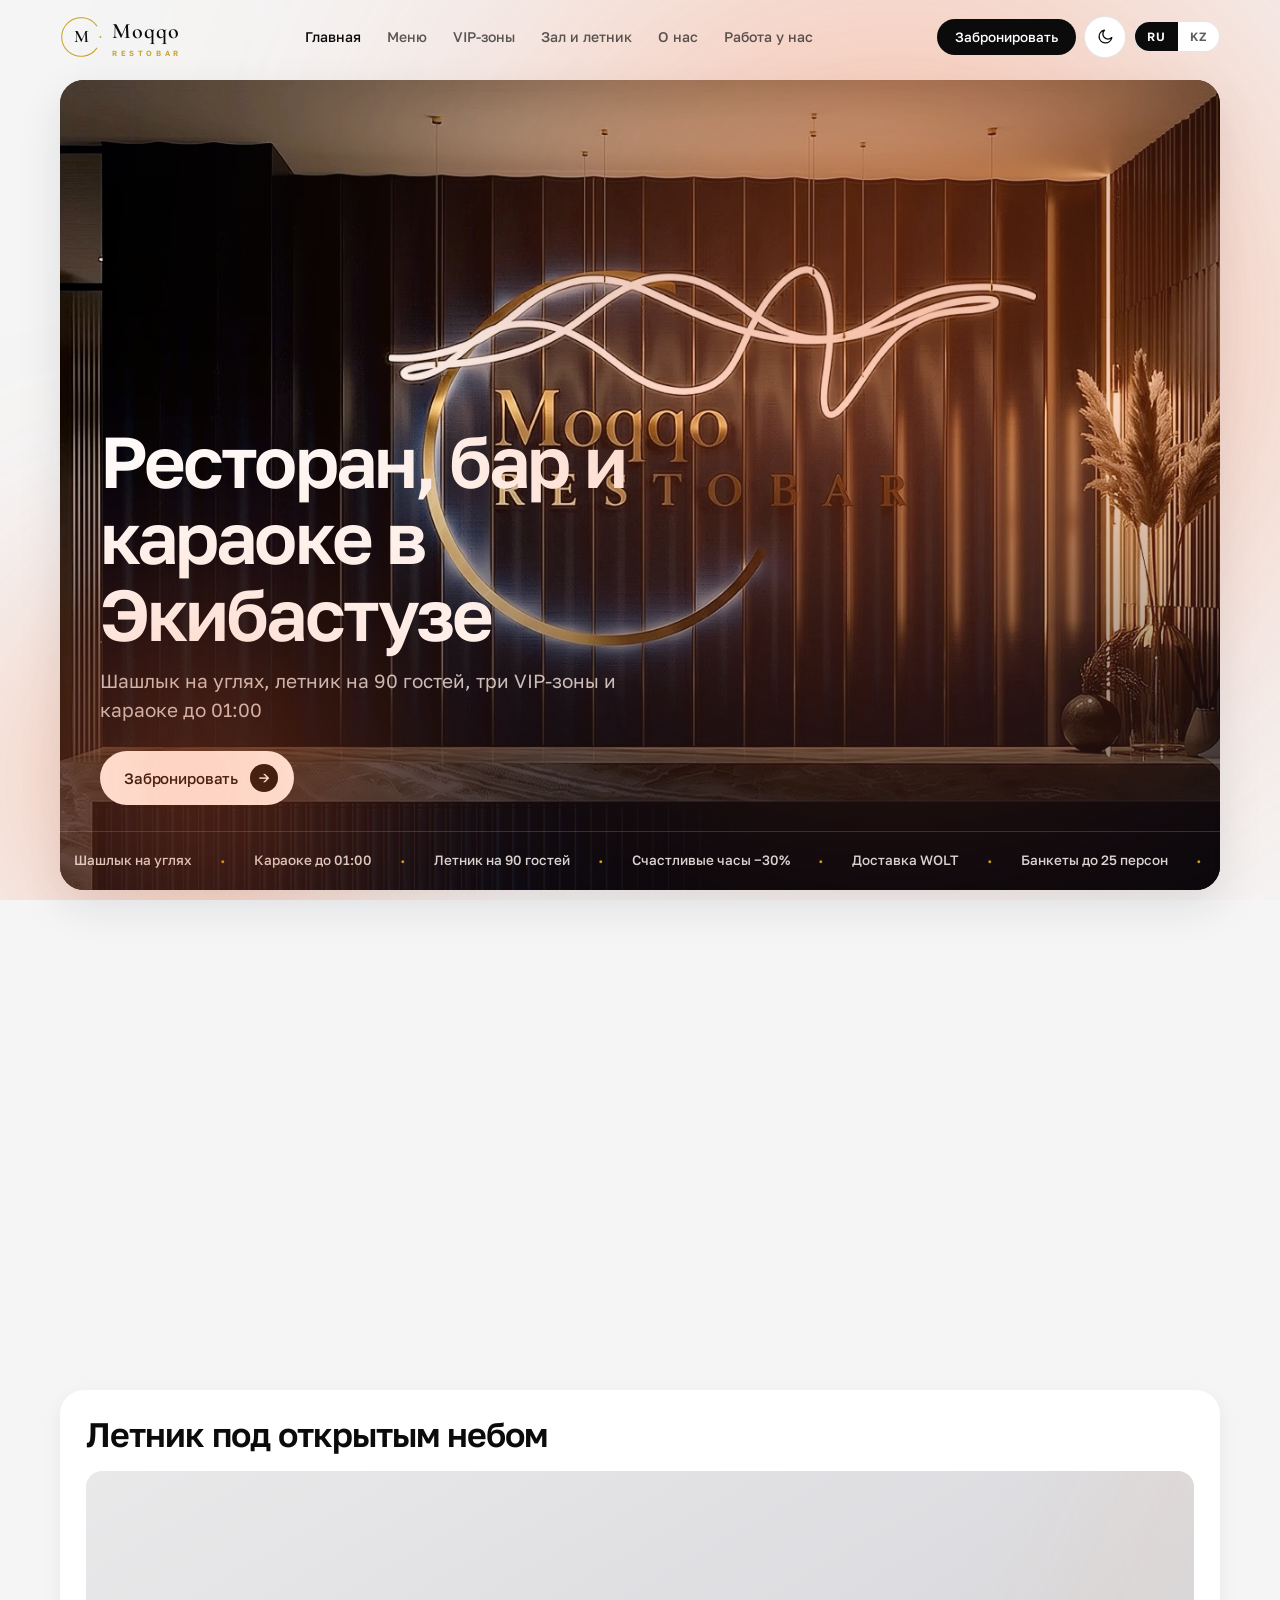
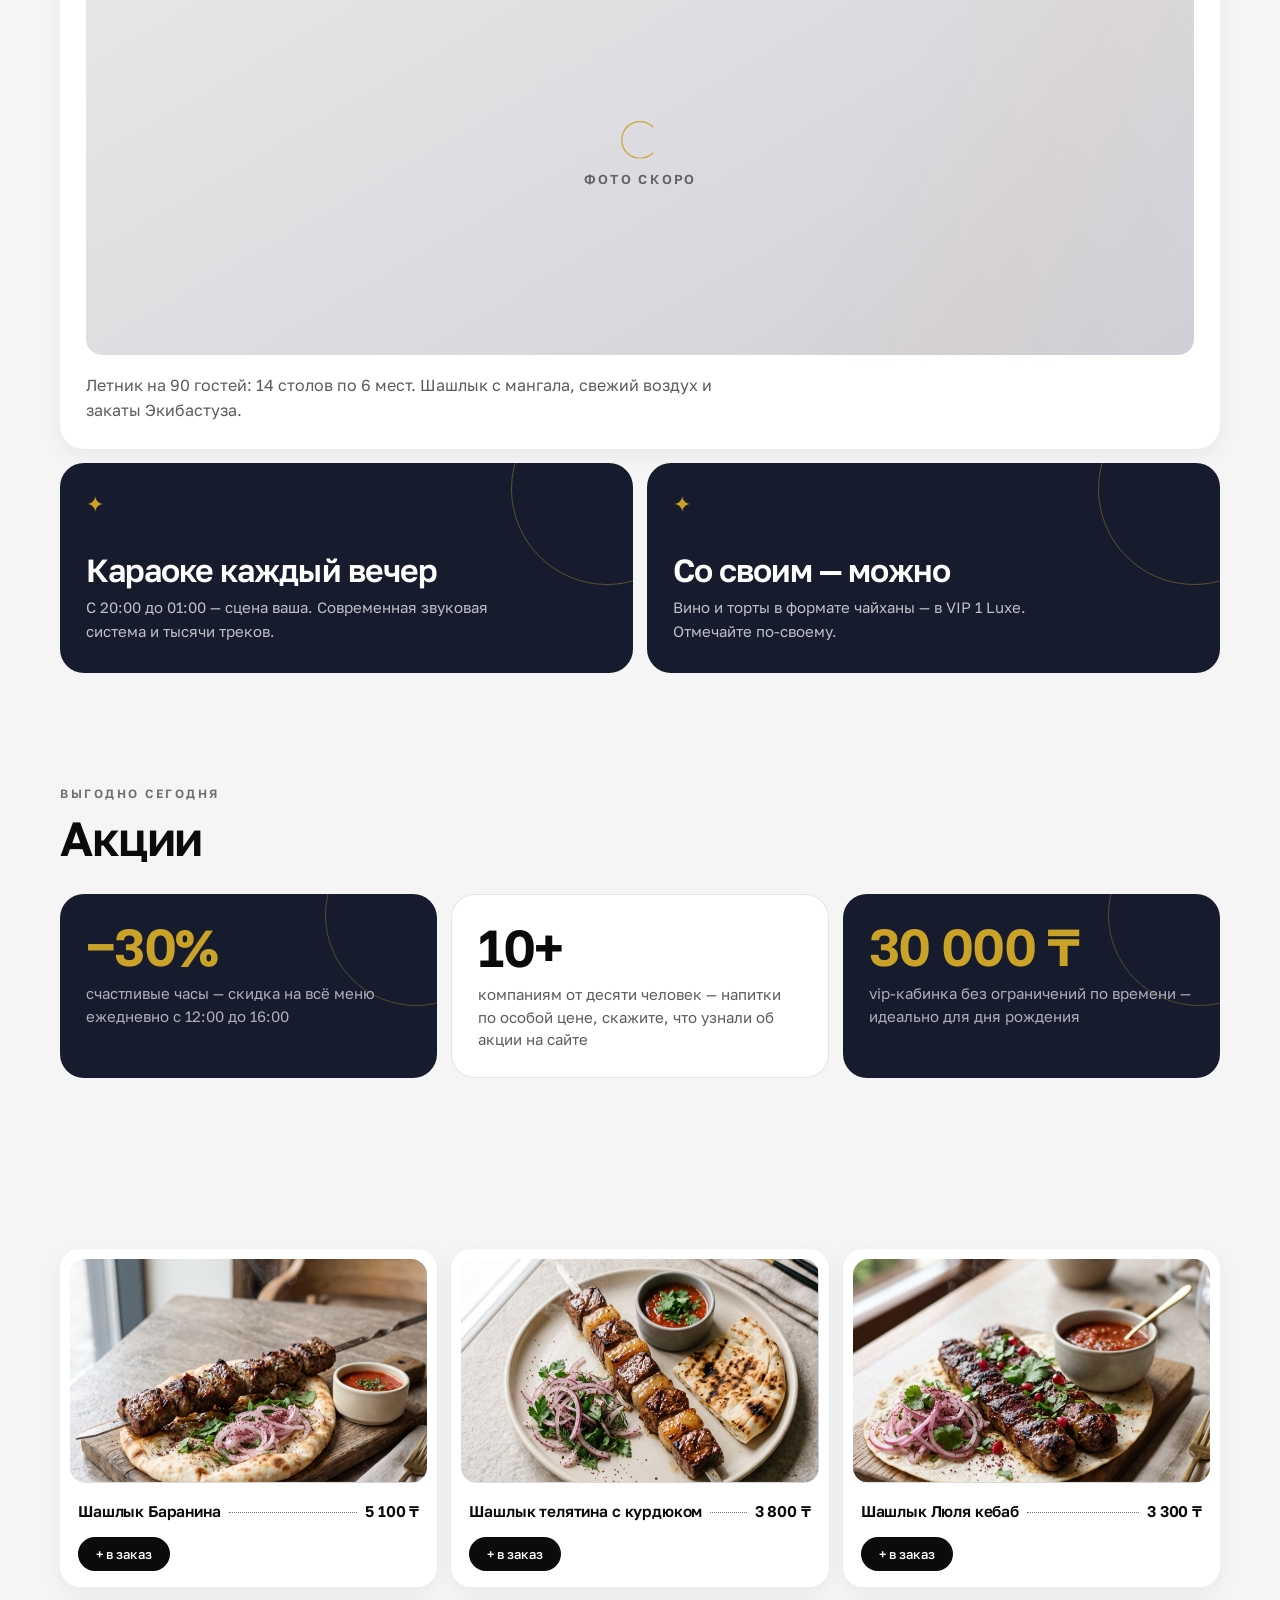
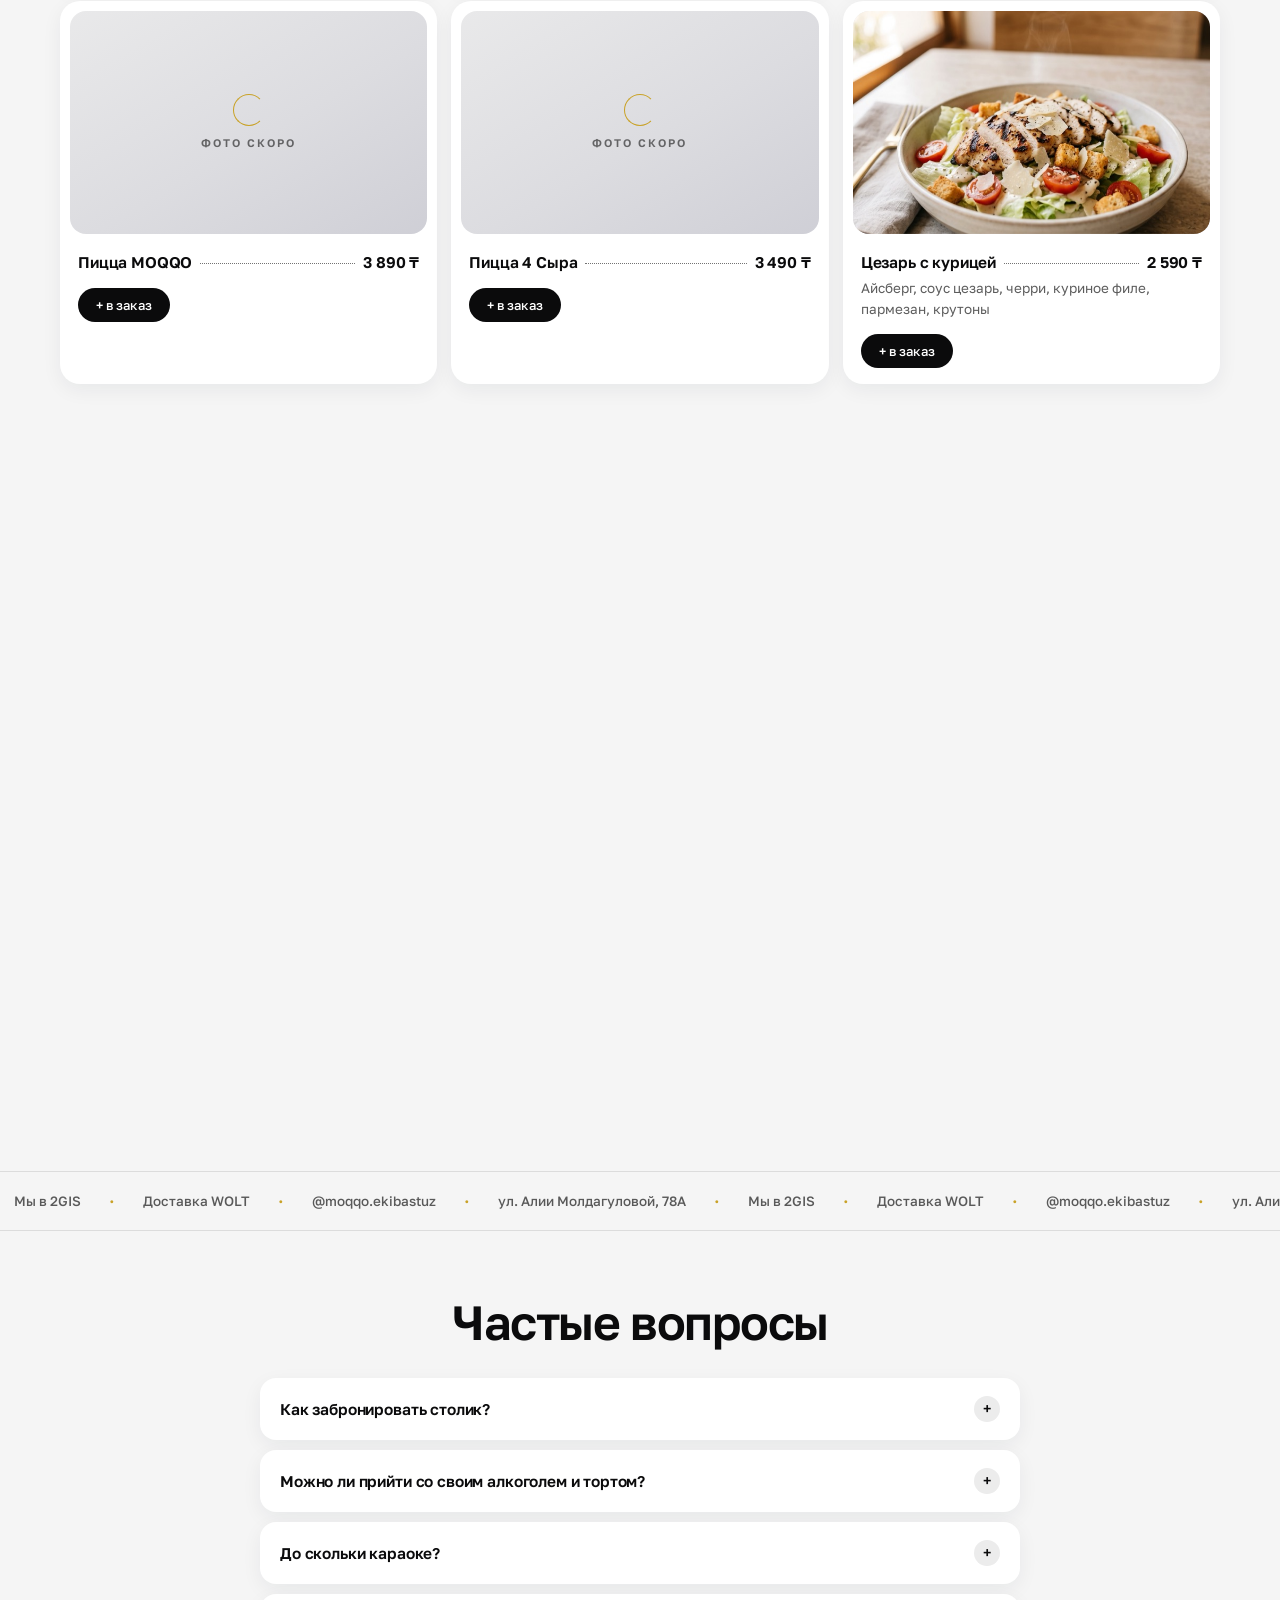
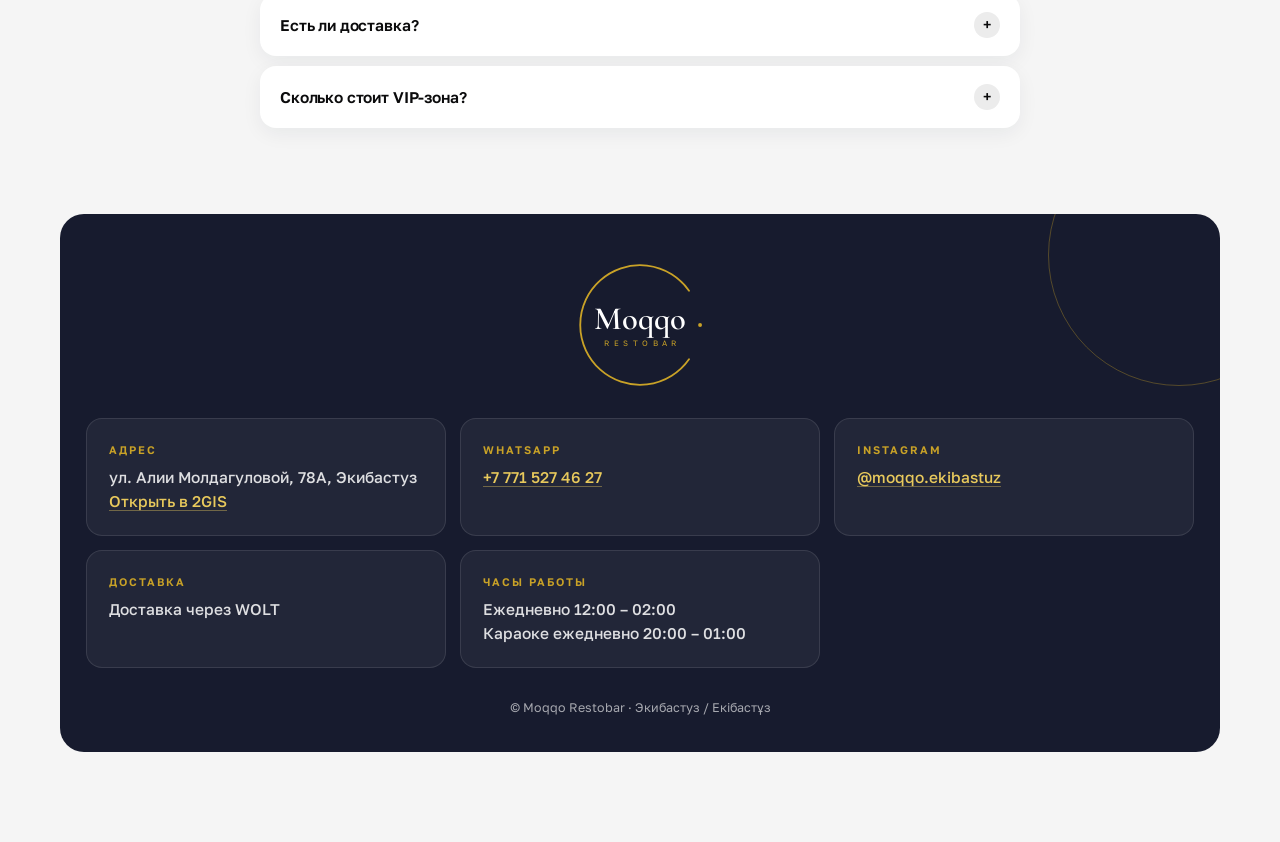
==== commit b9417466: "Живой свет: скролл-реактивный янтарный орб с lerp и дыханием, кромки/блики на карточках, зеркальное " ====
--- a/index.html
+++ b/index.html
@@ -16,6 +16,10 @@
 <link rel="stylesheet" href="css/style.css">
 </head>
 <body data-page="home">
+<div class="glow-layer" aria-hidden="true">
+  <div class="glow-orb" id="glowOrb"></div>
+  <div class="glow-orb glow-orb-2" id="glowOrb2"></div>
+</div>
 <header class="site-header">
   <div class="wrap header-in">
     <a class="brand" href="index.html" aria-label="Moqqo Restobar — на главную">
@@ -107,6 +111,7 @@
   <div class="wrap">
     <div class="sec-head"><p class="eyebrow" data-i18n="sec.vipSub"></p><h2 data-i18n="sec.vip"></h2></div>
     <div class="vip-preview" id="vipPreview"></div>
+    <div class="glow-bloom" aria-hidden="true"></div>
   </div>
 </section>
 
--- a/css/style.css
+++ b/css/style.css
@@ -750,3 +750,90 @@
 .foot-grid .contact-card .gold-link { color: var(--gold-soft); border-bottom-color: rgba(232, 201, 92, 0.4); }
 @media (min-width: 700px) { .foot-grid { grid-template-columns: repeat(3, 1fr); } }
 .copyright { text-align: center; color: rgba(255, 255, 255, 0.62); font-size: 12.5px; margin-top: 30px; }
+
+/* ============================================================
+   ЖИВОЙ СВЕТ — тёплый янтарный источник за контентом.
+   Движется при прокрутке (JS ставит --glow-x/--glow-y в px),
+   элементы с [data-reflect] ловят кромку света и блик.
+   Анимируются только transform/opacity.
+   ============================================================ */
+
+.glow-layer {
+  position: fixed; inset: 0; z-index: 5;
+  pointer-events: none; overflow: hidden;
+}
+.glow-orb {
+  position: absolute; top: 0; left: 0;
+  width: 1000px; height: 1000px; margin: -500px 0 0 -500px;
+  border-radius: 50%;
+  background: radial-gradient(circle,
+    #ff8a3d 0%, #ff5c1a 32%, rgba(224, 53, 15, 0.35) 55%, transparent 72%);
+  filter: blur(160px);
+  opacity: 0.55;
+  mix-blend-mode: screen;
+  will-change: transform, opacity;
+}
+.glow-orb-2 { /* меньший встречный орб — для глубины */
+  width: 520px; height: 520px; margin: -260px 0 0 -260px;
+  filter: blur(120px);
+  opacity: 0.3;
+}
+@media (max-width: 700px) {
+  .glow-orb { width: 600px; height: 600px; margin: -300px 0 0 -300px; filter: blur(180px); opacity: 0.42; }
+  .glow-orb-2 { width: 340px; height: 340px; margin: -170px 0 0 -170px; opacity: 0.22; }
+}
+/* в светлой теме screen-блендинг сам приглушает свет; чуть убавим ядро */
+html:not([data-theme="dark"]) .glow-orb { opacity: 0.38; }
+
+/* --- Кромка света: 1px градиентная грань на стороне, обращённой к орбу.
+       --ang (deg) и --near (0..1) ставит JS для каждого элемента --- */
+.card-dark, .promo-card, .foot-card, .feature-card, .faq-item, .vip-card, .contact-card { position: relative; }
+.card-dark::before, .promo-card::before, .foot-card::before, .feature-card::before,
+.faq-item::before, .vip-card::before, .contact-card::before, .vip-big::after {
+  content: ""; position: absolute; inset: 0; z-index: 1;
+  border-radius: inherit; pointer-events: none;
+  padding: 1px;
+  background: linear-gradient(calc(var(--ang, 0) * 1deg),
+    transparent 55%, rgba(255, 138, 61, 0.55));
+  -webkit-mask: linear-gradient(#000 0 0) content-box, linear-gradient(#000 0 0);
+  -webkit-mask-composite: xor;
+          mask: linear-gradient(#000 0 0) content-box, linear-gradient(#000 0 0);
+          mask-composite: exclude;
+  opacity: var(--near, 0);
+  will-change: opacity;
+}
+
+/* --- Мягкий блик: размытая диагональная полоса света на крупных фото,
+       скользит по поверхности вслед за орбом (--shx 0..1 глобально) --- */
+.vip-big .photo-box::after, .card-wide .photo-box::after, .vip-card .vip-cover::after {
+  content: ""; position: absolute; inset: -30%;
+  pointer-events: none;
+  background: linear-gradient(115deg,
+    transparent 42%, rgba(255, 190, 120, 0.07) 50%, transparent 58%);
+  transform: translateX(calc((var(--shx, 0.5) - 0.5) * 120%));
+  will-change: transform;
+}
+html[data-theme="dark"] .vip-big .photo-box::after,
+html[data-theme="dark"] .card-wide .photo-box::after,
+html[data-theme="dark"] .vip-card .vip-cover::after {
+  background: linear-gradient(115deg,
+    transparent 42%, rgba(255, 190, 120, 0.11) 50%, transparent 58%);
+}
+
+/* --- Зеркальное свечение под VIP-секцией: свет отражается от «стола» --- */
+.glow-bloom {
+  height: 150px; margin: -30px auto 0;
+  pointer-events: none;
+  background: radial-gradient(55% 100% at calc(var(--glow-x, 50vw)) 0%,
+    rgba(255, 92, 26, 0.22), rgba(224, 53, 15, 0.08) 45%, transparent 70%);
+  filter: blur(28px);
+  -webkit-mask-image: linear-gradient(180deg, rgba(0, 0, 0, 0.7), transparent 85%);
+          mask-image: linear-gradient(180deg, rgba(0, 0, 0, 0.7), transparent 85%);
+  mix-blend-mode: screen;
+  opacity: 0.7;
+}
+html:not([data-theme="dark"]) .glow-bloom { opacity: 0.4; }
+
+@media (prefers-reduced-motion: reduce) {
+  .vip-big .photo-box::after, .card-wide .photo-box::after, .vip-card .vip-cover::after { transform: none; }
+}
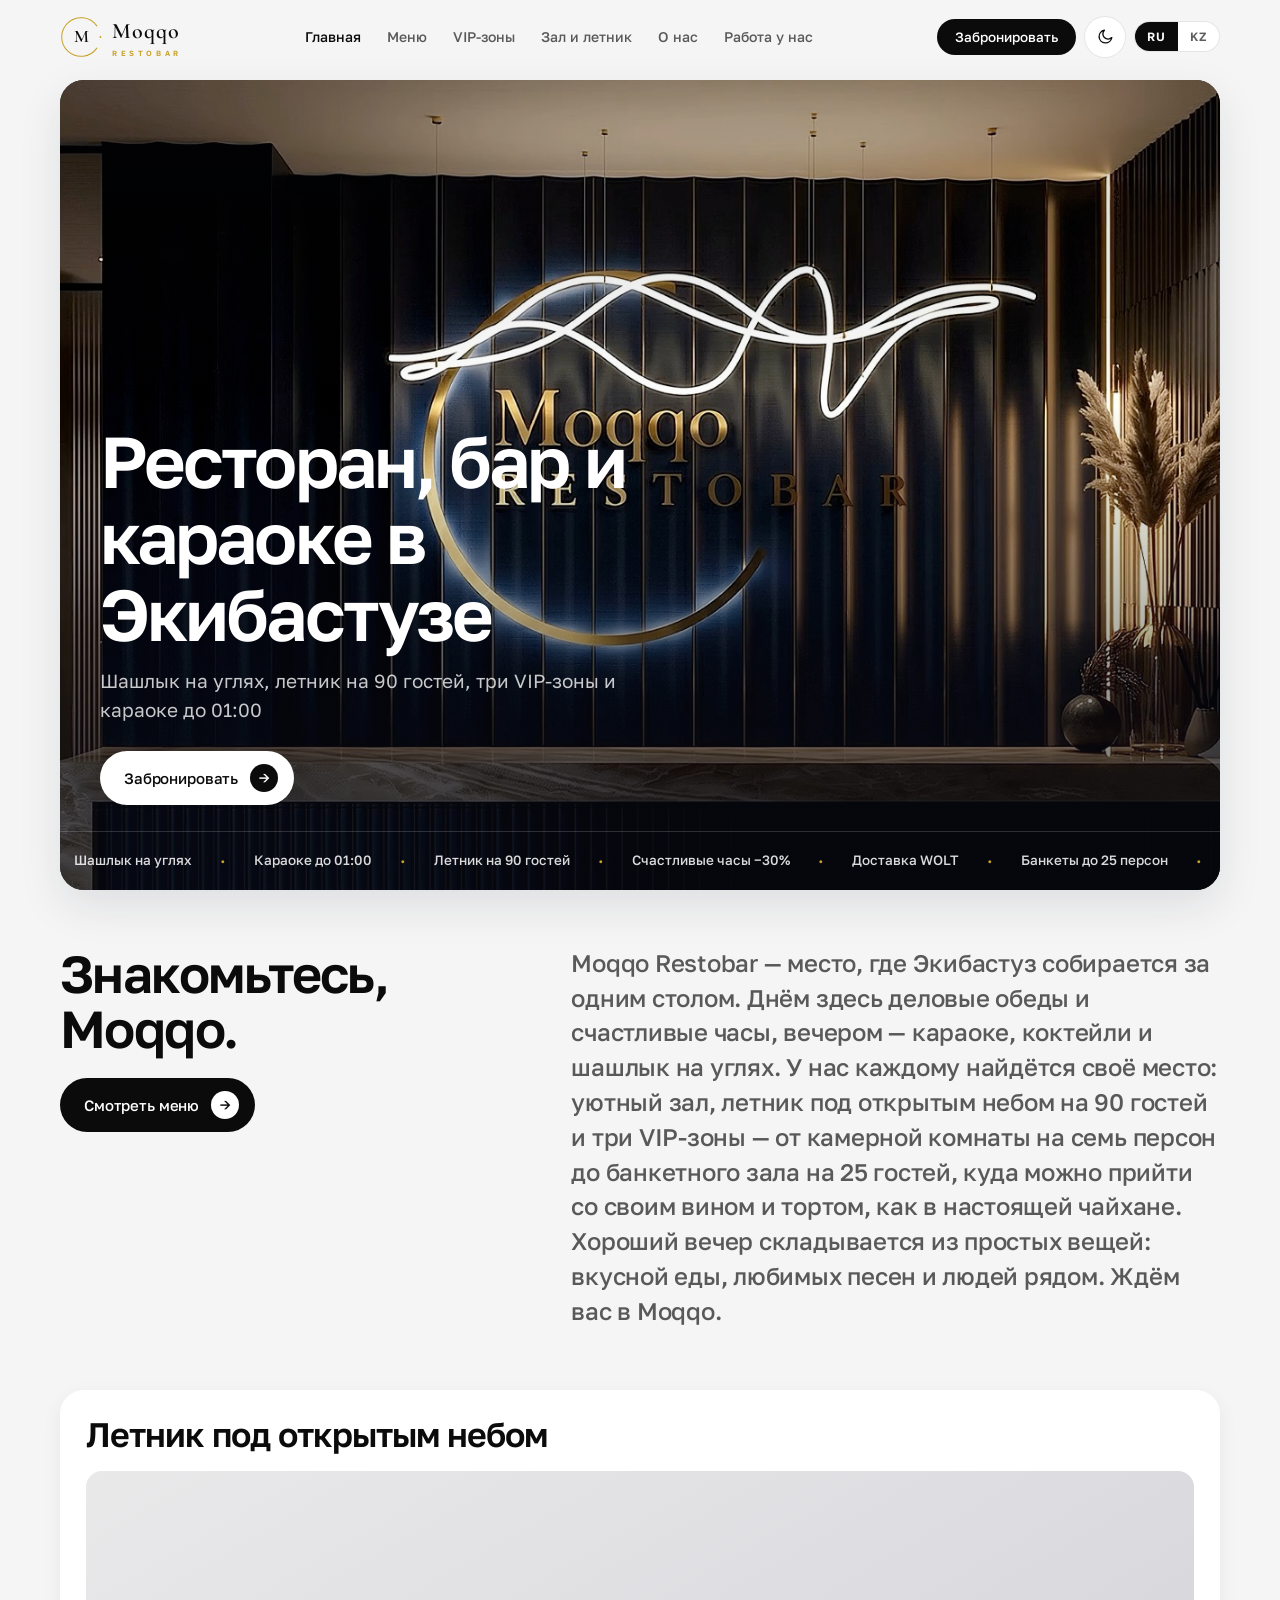
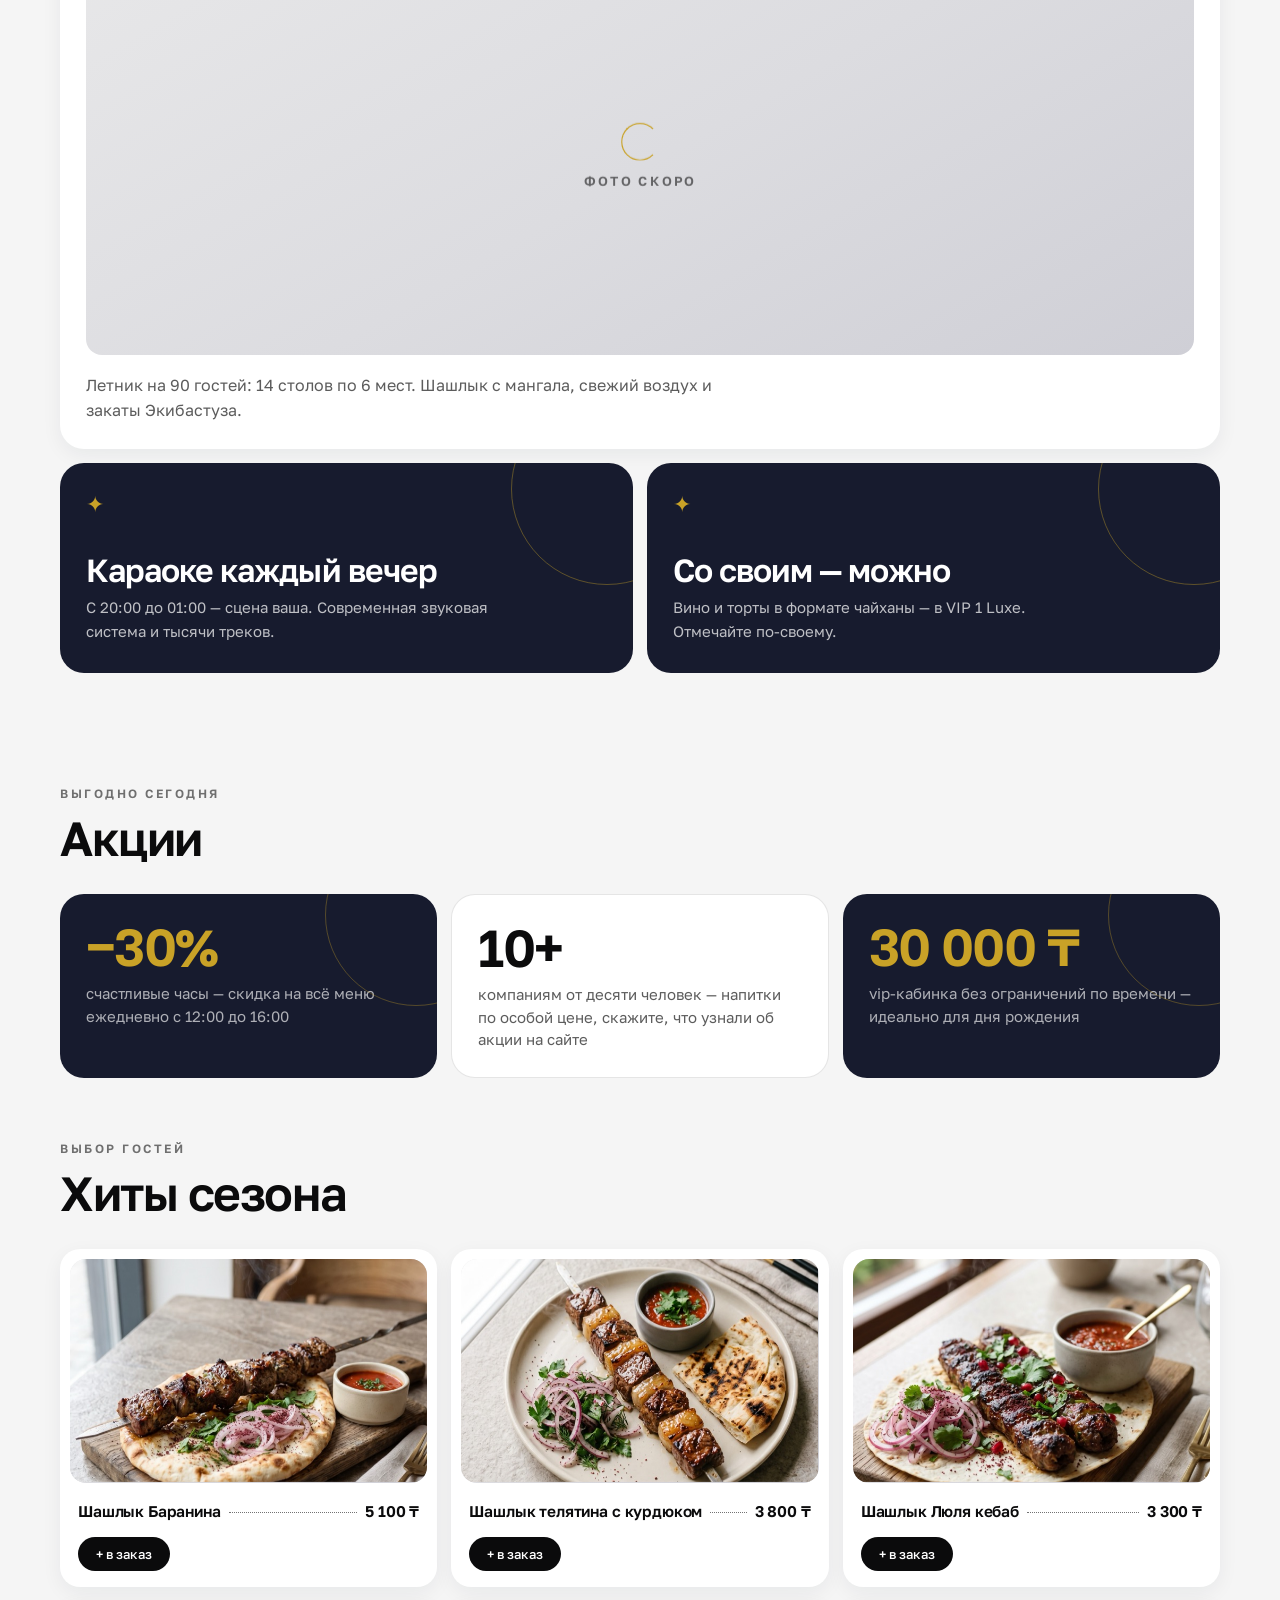
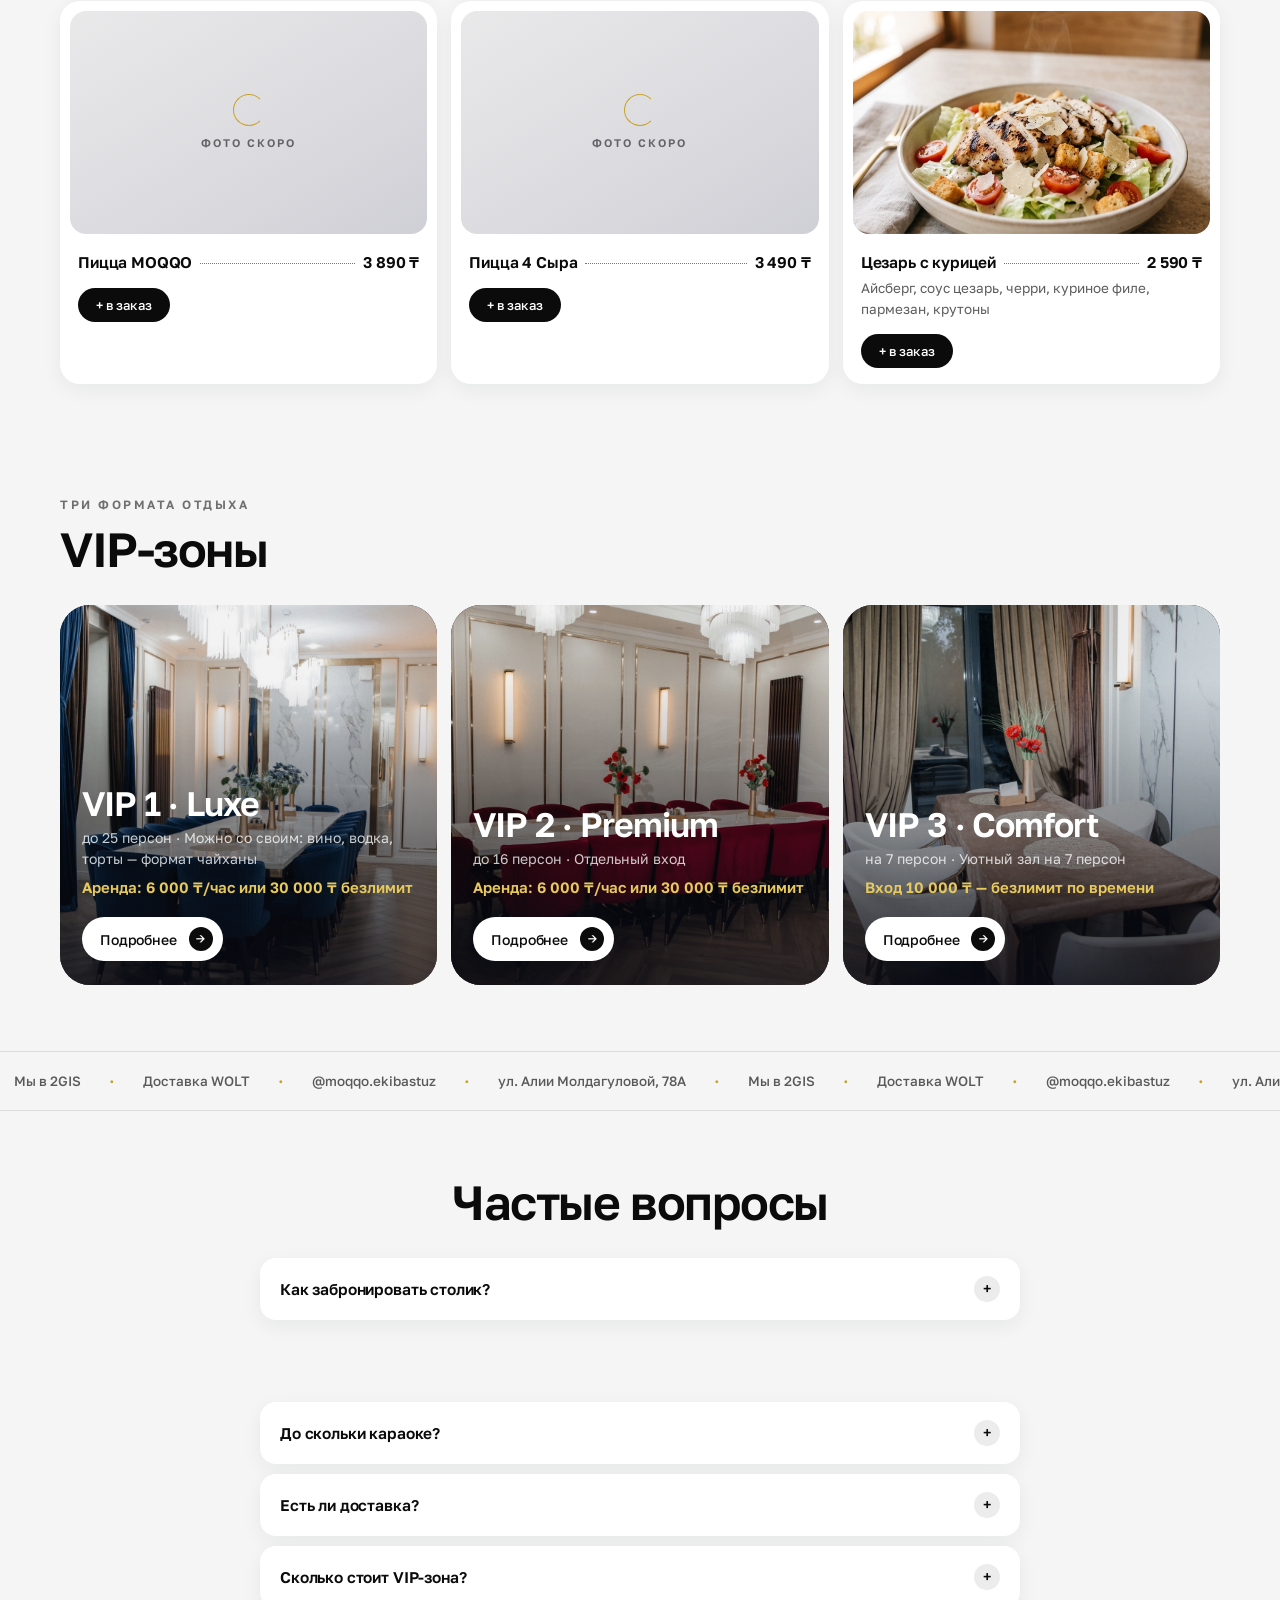
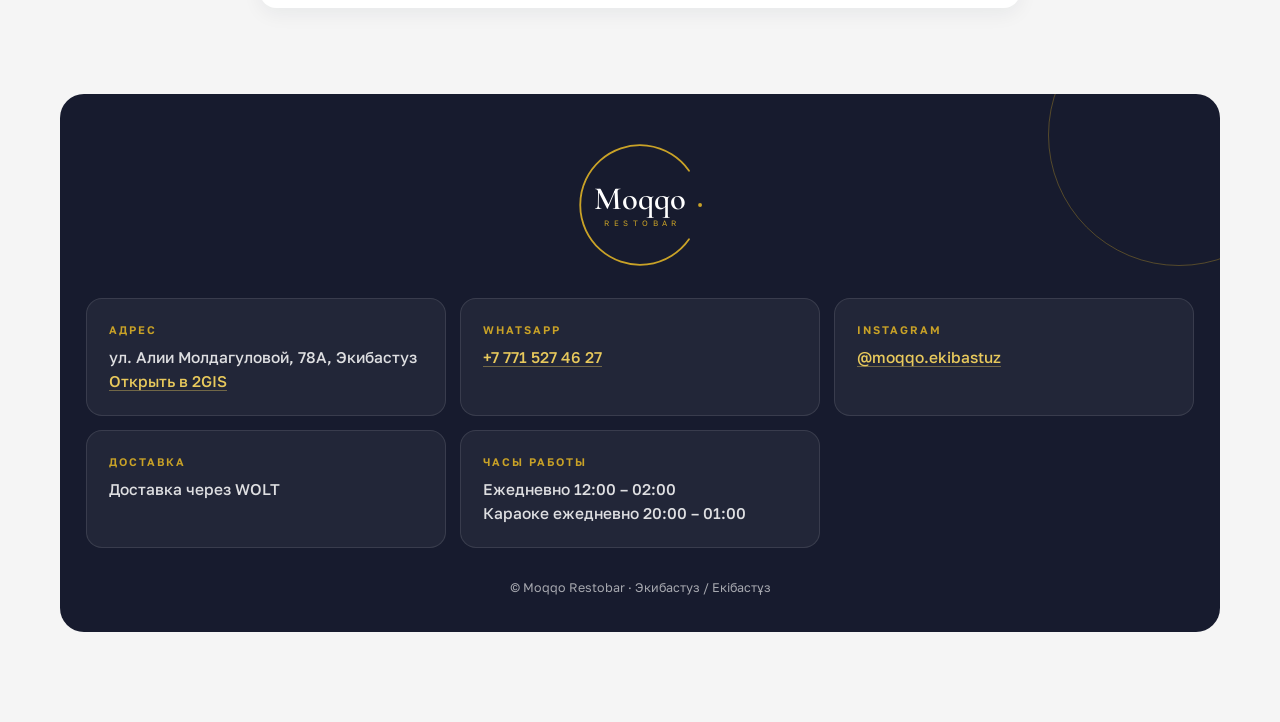
==== commit be80034e: "Удалён эффект «живой свет» — откат к состоянию до него, sw v16 Co-Authored-By: Claude Fable 5 <norep" ====
--- a/index.html
+++ b/index.html
@@ -16,10 +16,6 @@
 <link rel="stylesheet" href="css/style.css">
 </head>
 <body data-page="home">
-<div class="glow-layer" aria-hidden="true">
-  <div class="glow-orb" id="glowOrb"></div>
-  <div class="glow-orb glow-orb-2" id="glowOrb2"></div>
-</div>
 <header class="site-header">
   <div class="wrap header-in">
     <a class="brand" href="index.html" aria-label="Moqqo Restobar — на главную">
@@ -111,7 +107,6 @@
   <div class="wrap">
     <div class="sec-head"><p class="eyebrow" data-i18n="sec.vipSub"></p><h2 data-i18n="sec.vip"></h2></div>
     <div class="vip-preview" id="vipPreview"></div>
-    <div class="glow-bloom" aria-hidden="true"></div>
   </div>
 </section>
 
--- a/css/style.css
+++ b/css/style.css
@@ -750,90 +750,3 @@
 .foot-grid .contact-card .gold-link { color: var(--gold-soft); border-bottom-color: rgba(232, 201, 92, 0.4); }
 @media (min-width: 700px) { .foot-grid { grid-template-columns: repeat(3, 1fr); } }
 .copyright { text-align: center; color: rgba(255, 255, 255, 0.62); font-size: 12.5px; margin-top: 30px; }
-
-/* ============================================================
-   ЖИВОЙ СВЕТ — тёплый янтарный источник за контентом.
-   Движется при прокрутке (JS ставит --glow-x/--glow-y в px),
-   элементы с [data-reflect] ловят кромку света и блик.
-   Анимируются только transform/opacity.
-   ============================================================ */
-
-.glow-layer {
-  position: fixed; inset: 0; z-index: 5;
-  pointer-events: none; overflow: hidden;
-}
-.glow-orb {
-  position: absolute; top: 0; left: 0;
-  width: 1000px; height: 1000px; margin: -500px 0 0 -500px;
-  border-radius: 50%;
-  background: radial-gradient(circle,
-    #ff8a3d 0%, #ff5c1a 32%, rgba(224, 53, 15, 0.35) 55%, transparent 72%);
-  filter: blur(160px);
-  opacity: 0.55;
-  mix-blend-mode: screen;
-  will-change: transform, opacity;
-}
-.glow-orb-2 { /* меньший встречный орб — для глубины */
-  width: 520px; height: 520px; margin: -260px 0 0 -260px;
-  filter: blur(120px);
-  opacity: 0.3;
-}
-@media (max-width: 700px) {
-  .glow-orb { width: 600px; height: 600px; margin: -300px 0 0 -300px; filter: blur(180px); opacity: 0.42; }
-  .glow-orb-2 { width: 340px; height: 340px; margin: -170px 0 0 -170px; opacity: 0.22; }
-}
-/* в светлой теме screen-блендинг сам приглушает свет; чуть убавим ядро */
-html:not([data-theme="dark"]) .glow-orb { opacity: 0.38; }
-
-/* --- Кромка света: 1px градиентная грань на стороне, обращённой к орбу.
-       --ang (deg) и --near (0..1) ставит JS для каждого элемента --- */
-.card-dark, .promo-card, .foot-card, .feature-card, .faq-item, .vip-card, .contact-card { position: relative; }
-.card-dark::before, .promo-card::before, .foot-card::before, .feature-card::before,
-.faq-item::before, .vip-card::before, .contact-card::before, .vip-big::after {
-  content: ""; position: absolute; inset: 0; z-index: 1;
-  border-radius: inherit; pointer-events: none;
-  padding: 1px;
-  background: linear-gradient(calc(var(--ang, 0) * 1deg),
-    transparent 55%, rgba(255, 138, 61, 0.55));
-  -webkit-mask: linear-gradient(#000 0 0) content-box, linear-gradient(#000 0 0);
-  -webkit-mask-composite: xor;
-          mask: linear-gradient(#000 0 0) content-box, linear-gradient(#000 0 0);
-          mask-composite: exclude;
-  opacity: var(--near, 0);
-  will-change: opacity;
-}
-
-/* --- Мягкий блик: размытая диагональная полоса света на крупных фото,
-       скользит по поверхности вслед за орбом (--shx 0..1 глобально) --- */
-.vip-big .photo-box::after, .card-wide .photo-box::after, .vip-card .vip-cover::after {
-  content: ""; position: absolute; inset: -30%;
-  pointer-events: none;
-  background: linear-gradient(115deg,
-    transparent 42%, rgba(255, 190, 120, 0.07) 50%, transparent 58%);
-  transform: translateX(calc((var(--shx, 0.5) - 0.5) * 120%));
-  will-change: transform;
-}
-html[data-theme="dark"] .vip-big .photo-box::after,
-html[data-theme="dark"] .card-wide .photo-box::after,
-html[data-theme="dark"] .vip-card .vip-cover::after {
-  background: linear-gradient(115deg,
-    transparent 42%, rgba(255, 190, 120, 0.11) 50%, transparent 58%);
-}
-
-/* --- Зеркальное свечение под VIP-секцией: свет отражается от «стола» --- */
-.glow-bloom {
-  height: 150px; margin: -30px auto 0;
-  pointer-events: none;
-  background: radial-gradient(55% 100% at calc(var(--glow-x, 50vw)) 0%,
-    rgba(255, 92, 26, 0.22), rgba(224, 53, 15, 0.08) 45%, transparent 70%);
-  filter: blur(28px);
-  -webkit-mask-image: linear-gradient(180deg, rgba(0, 0, 0, 0.7), transparent 85%);
-          mask-image: linear-gradient(180deg, rgba(0, 0, 0, 0.7), transparent 85%);
-  mix-blend-mode: screen;
-  opacity: 0.7;
-}
-html:not([data-theme="dark"]) .glow-bloom { opacity: 0.4; }
-
-@media (prefers-reduced-motion: reduce) {
-  .vip-big .photo-box::after, .card-wide .photo-box::after, .vip-card .vip-cover::after { transform: none; }
-}
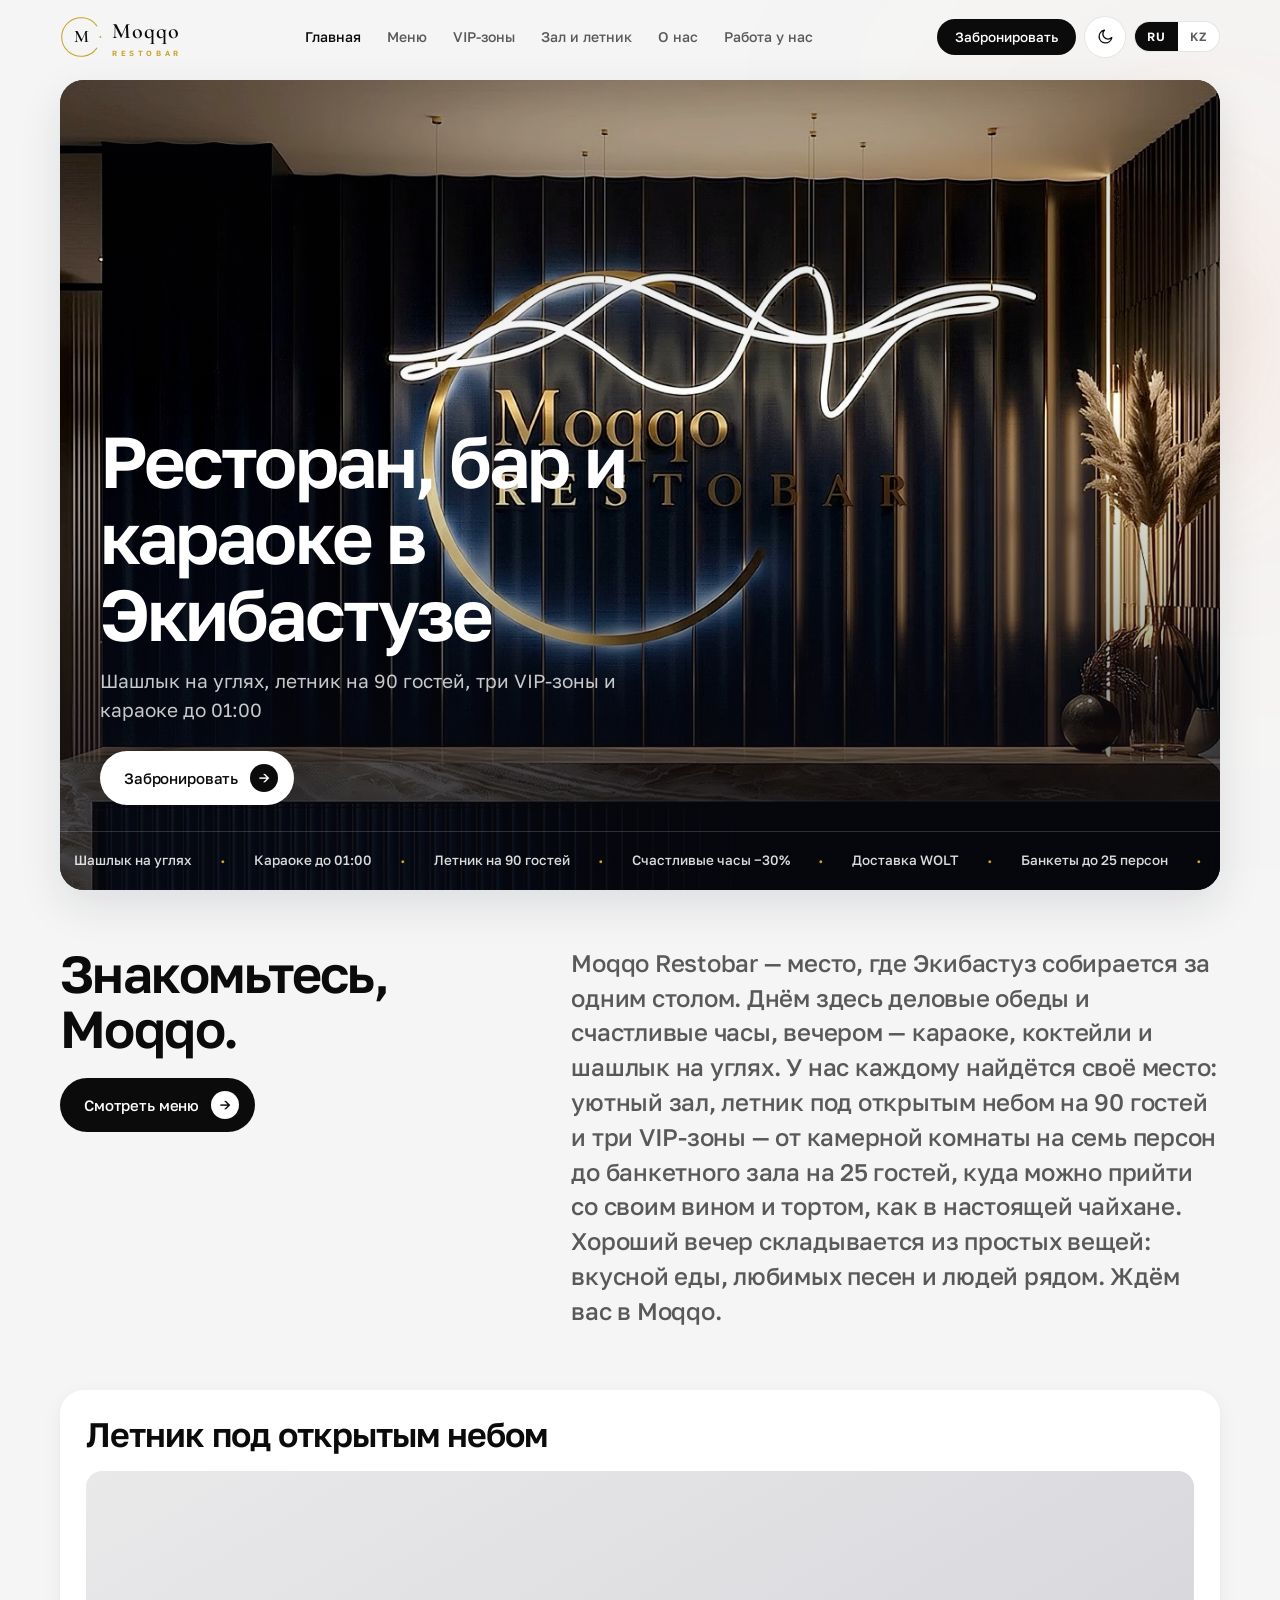
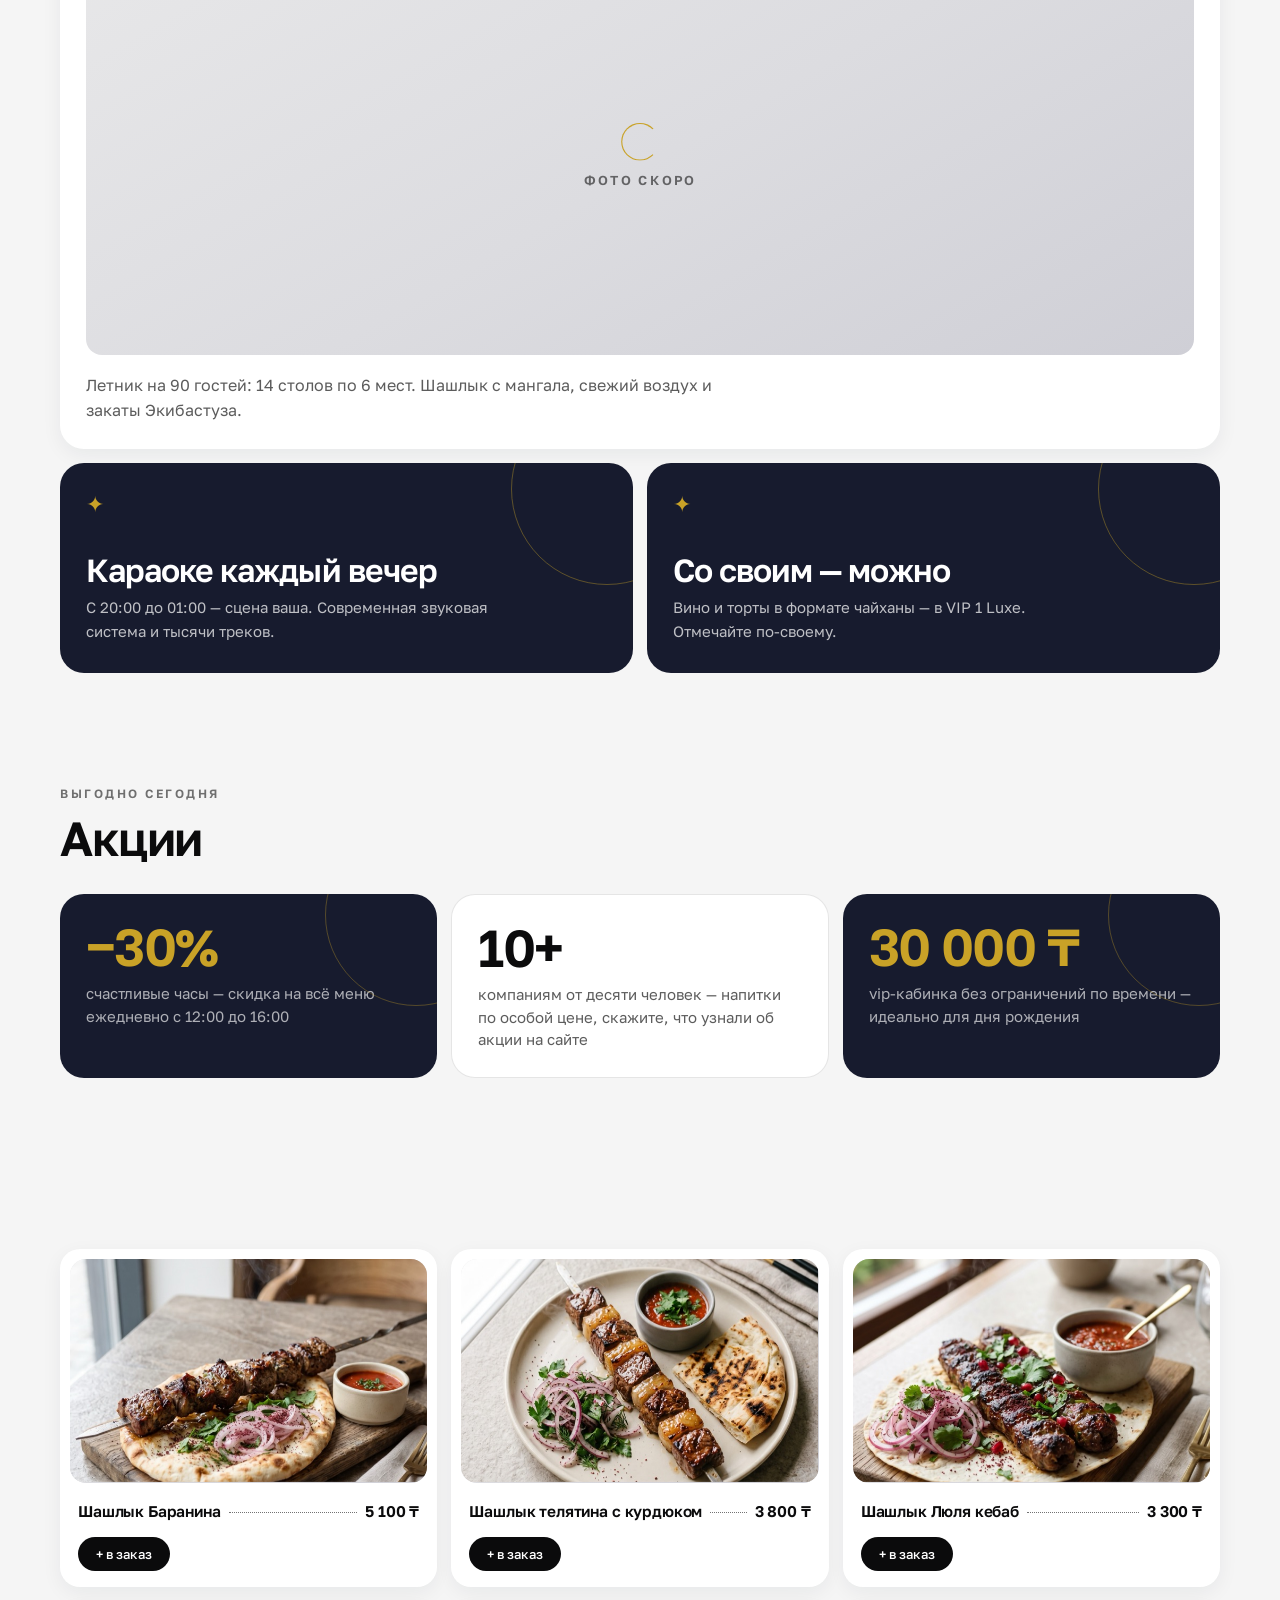
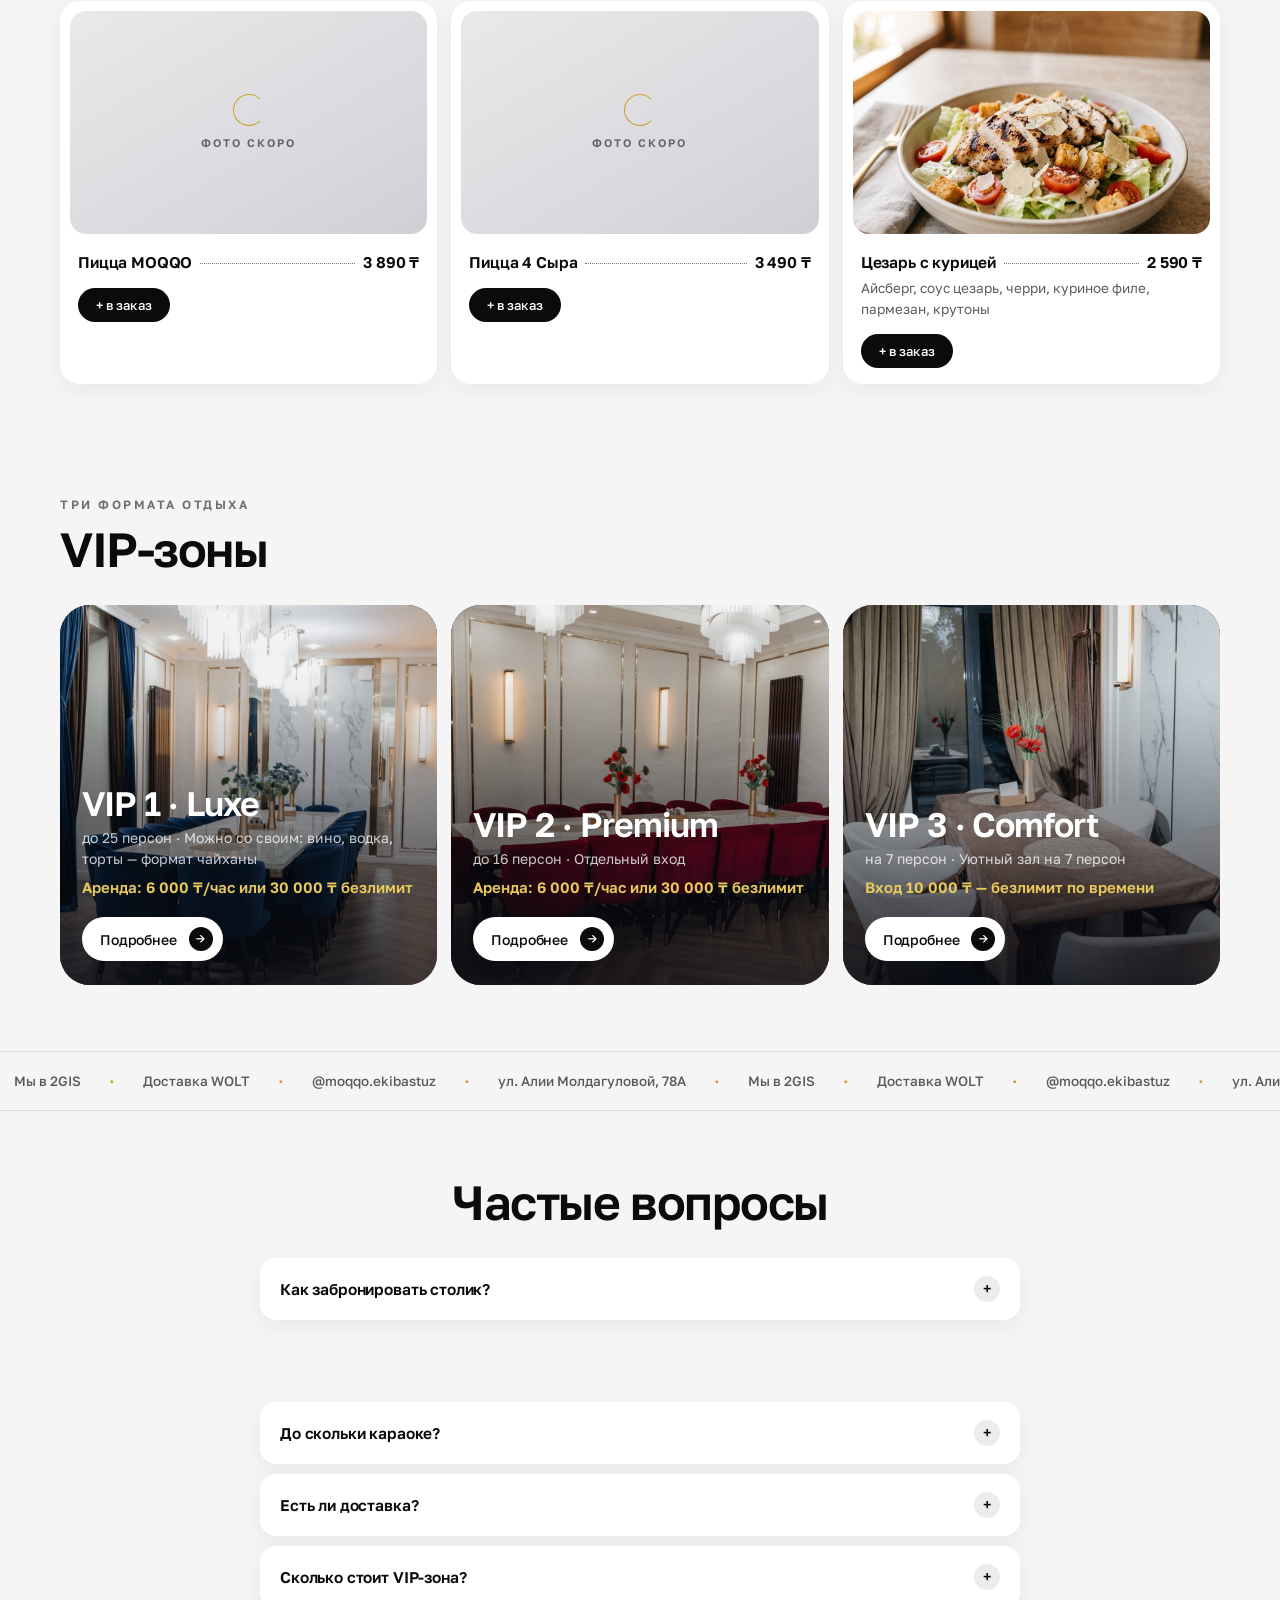
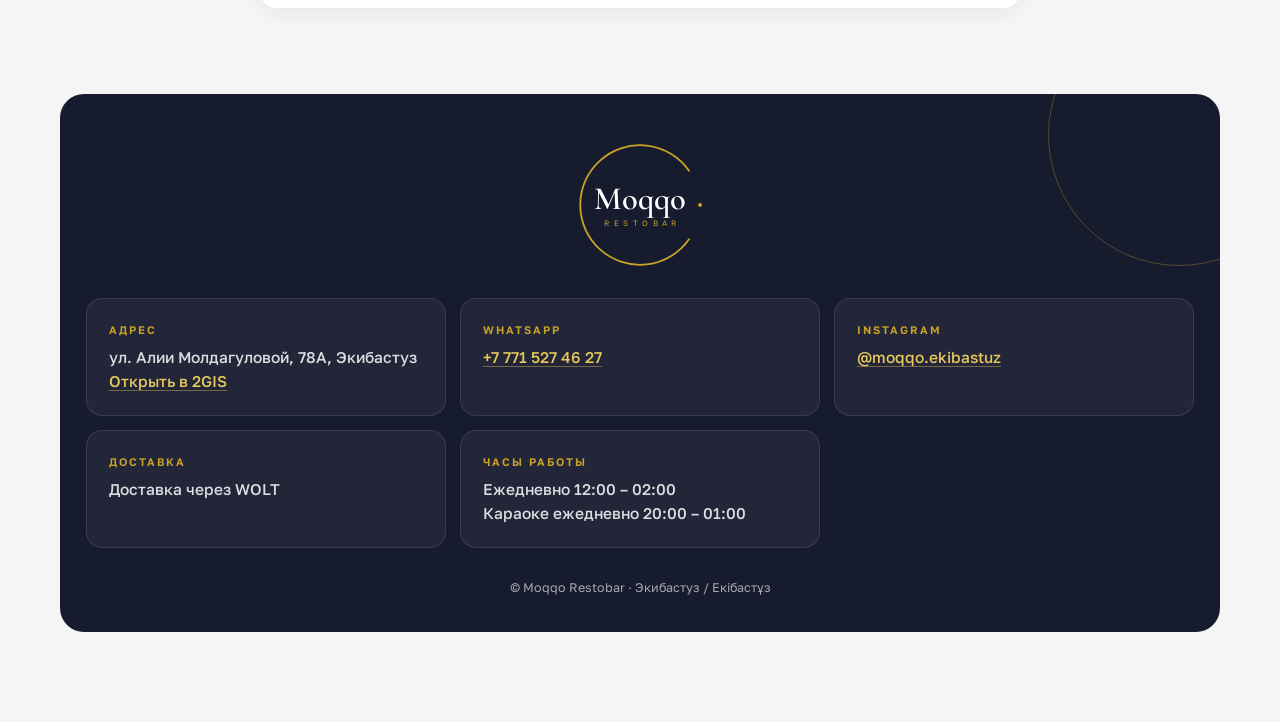
==== commit 4ea08b05: "Угловая LED-лампа: разгорается при прокрутке, гаснет в покое; кромки/тени в конусе света; слой строг" ====
--- a/index.html
+++ b/index.html
@@ -16,6 +16,14 @@
 <link rel="stylesheet" href="css/style.css">
 </head>
 <body data-page="home">
+<div class="lamp-layer" aria-hidden="true">
+  <div class="lamp-rig" id="lampRig">
+    <div class="lamp-wash"></div>
+    <div class="lamp-halo"></div>
+    <div class="lamp-core"></div>
+    <div class="lamp-bar"></div>
+  </div>
+</div>
 <header class="site-header">
   <div class="wrap header-in">
     <a class="brand" href="index.html" aria-label="Moqqo Restobar — на главную">
--- a/css/style.css
+++ b/css/style.css
@@ -750,3 +750,95 @@
 .foot-grid .contact-card .gold-link { color: var(--gold-soft); border-bottom-color: rgba(232, 201, 92, 0.4); }
 @media (min-width: 700px) { .foot-grid { grid-template-columns: repeat(3, 1fr); } }
 .copyright { text-align: center; color: rgba(255, 255, 255, 0.62); font-size: 12.5px; margin-top: 30px; }
+
+/* ============================================================
+   УГЛОВАЯ LED-ЛАМПА — вертикальная световая полоса у правого
+   верхнего угла. Разгорается при прокрутке, затухает в покое.
+   Слой строго ПОД контентом (z-0), контент приподнят на z-1.
+   Анимируются только transform и opacity (JS: initLamp).
+   ============================================================ */
+
+/* контент поверх лампы; fixed-элементы (шапка, корзина, оверлеи)
+   уже позиционированы со своими z-index и не затрагиваются */
+body > section, body > footer, body > div.wrap, body > div.marquee-band {
+  position: relative; z-index: 1;
+}
+
+.lamp-layer {
+  /* z-index:-1 — двойная гарантия «за контентом»: слой выше фона страницы,
+     но ниже любого потока, даже без поднятия секций на z-1 */
+  position: fixed; inset: 0; z-index: -1;
+  pointer-events: none; overflow: hidden;
+}
+.lamp-rig {
+  position: absolute; top: 10vh; right: 6vw;
+  width: 3px; height: 55vh;
+  will-change: transform;
+}
+/* сама планка светильника */
+.lamp-bar {
+  position: absolute; inset: 0;
+  background: #1a1a1c; border-radius: 2px;
+}
+/* a) яркая линия света */
+.lamp-core {
+  position: absolute; top: 0; right: -4px;
+  width: 10px; height: 100%;
+  background: linear-gradient(180deg, #ffd9a8, #ff8a3d 60%, #ffb56b);
+  filter: blur(6px);
+  opacity: calc(var(--lamp-i, 0.15) * 0.9);
+  will-change: opacity, transform;
+}
+/* b) вертикальный ореол */
+.lamp-halo {
+  position: absolute; top: -5%; right: -110px;
+  width: 230px; height: 110%;
+  background: radial-gradient(50% 50% at 50% 50%, rgba(255, 138, 61, 0.55), transparent 70%);
+  filter: blur(60px);
+  opacity: calc(var(--lamp-i, 0.15) * 0.8);
+  transform: scale(calc(1 + var(--lamp-i, 0.15) * 0.15));
+  will-change: opacity, transform;
+}
+/* c) широкая засветка на «стену» страницы */
+.lamp-wash {
+  position: absolute; top: -25vh; right: -450px;
+  width: 950px; height: 110vh;
+  background: radial-gradient(45% 50% at 55% 45%, rgba(255, 92, 26, 0.12), transparent 70%);
+  filter: blur(140px);
+  opacity: var(--lamp-i, 0.15);
+  transform: scale(calc(1 + var(--lamp-i, 0.15) * 0.15));
+  will-change: opacity, transform;
+}
+@media (max-width: 700px) {
+  .lamp-rig { height: 40vh; right: 4vw; }
+  .lamp-wash { opacity: calc(var(--lamp-i, 0.15) * 0.5); }
+}
+
+/* --- луч задевает контент: тёплая кромка на стороне к лампе.
+       --ln (0..1, близость×интенсивность) и --la (угол) ставит JS --- */
+.card-dark::before, .promo-card::before, .foot-card::before, .feature-card::before,
+.faq-item::before, .vip-card::before, .contact-card::before, .card-wide::before, .vip-big::after {
+  content: ""; position: absolute; inset: 0; z-index: 1;
+  border-radius: inherit; pointer-events: none;
+  padding: 1px;
+  background: linear-gradient(calc(var(--la, 45) * 1deg),
+    transparent 52%, rgba(255, 138, 61, 0.6));
+  -webkit-mask: linear-gradient(#000 0 0) content-box, linear-gradient(#000 0 0);
+  -webkit-mask-composite: xor;
+          mask: linear-gradient(#000 0 0) content-box, linear-gradient(#000 0 0);
+          mask-composite: exclude;
+  opacity: var(--ln, 0);
+  will-change: opacity;
+}
+.card-dark, .promo-card, .foot-card, .feature-card, .faq-item, .vip-card, .contact-card, .card-wide { position: relative; }
+
+/* тёплая заливка поверхности + тень, отброшенная ОТ лампы —
+   только на карточках со свободным ::after */
+.feature-card::after, .faq-item::after, .vip-card::after, .contact-card::after, .card-wide::after {
+  content: ""; position: absolute; inset: 0; z-index: 0;
+  border-radius: inherit; pointer-events: none;
+  background: radial-gradient(130% 130% at 85% 0%, rgba(255, 138, 61, 0.5), transparent 60%);
+  opacity: calc(var(--ln, 0) * 0.16);
+  box-shadow: var(--lsx, -6px) var(--lsy, 8px) 26px rgba(10, 8, 6, calc(var(--ln, 0) * 0.25));
+  will-change: opacity;
+}
